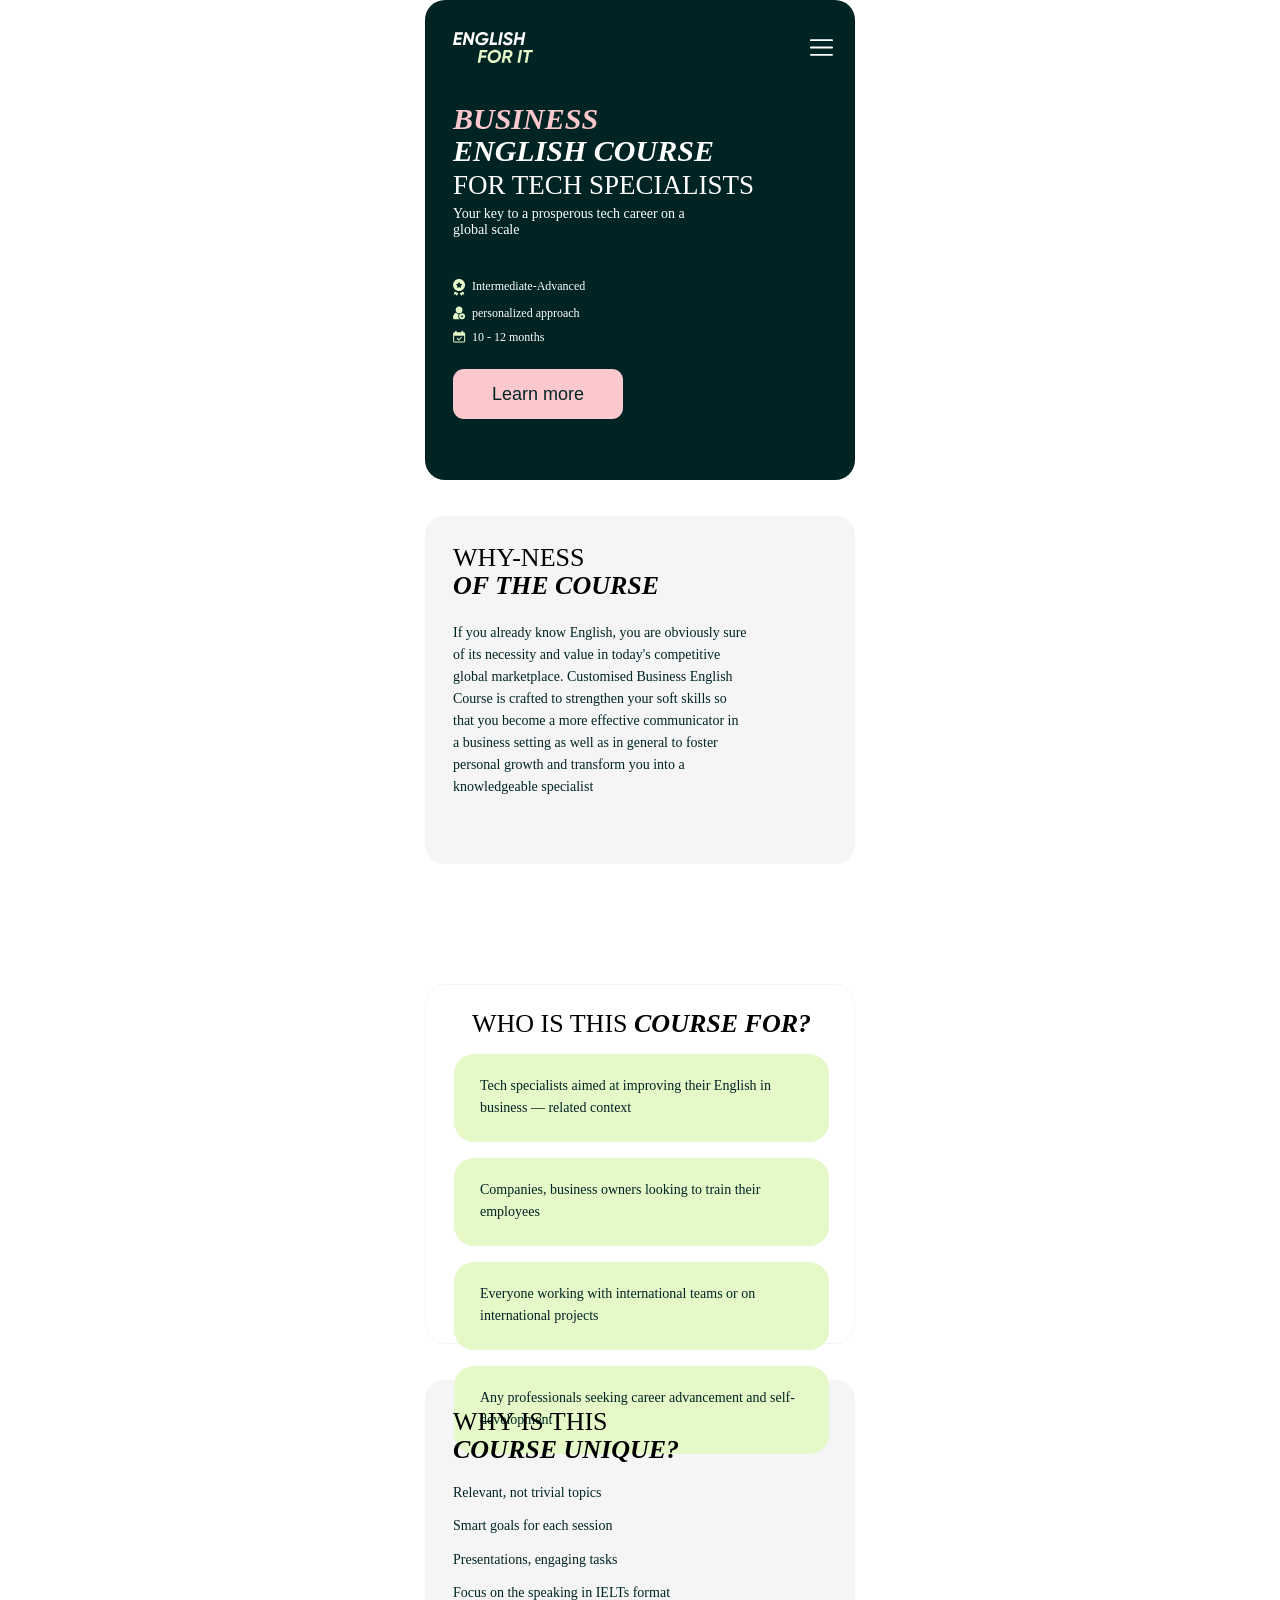
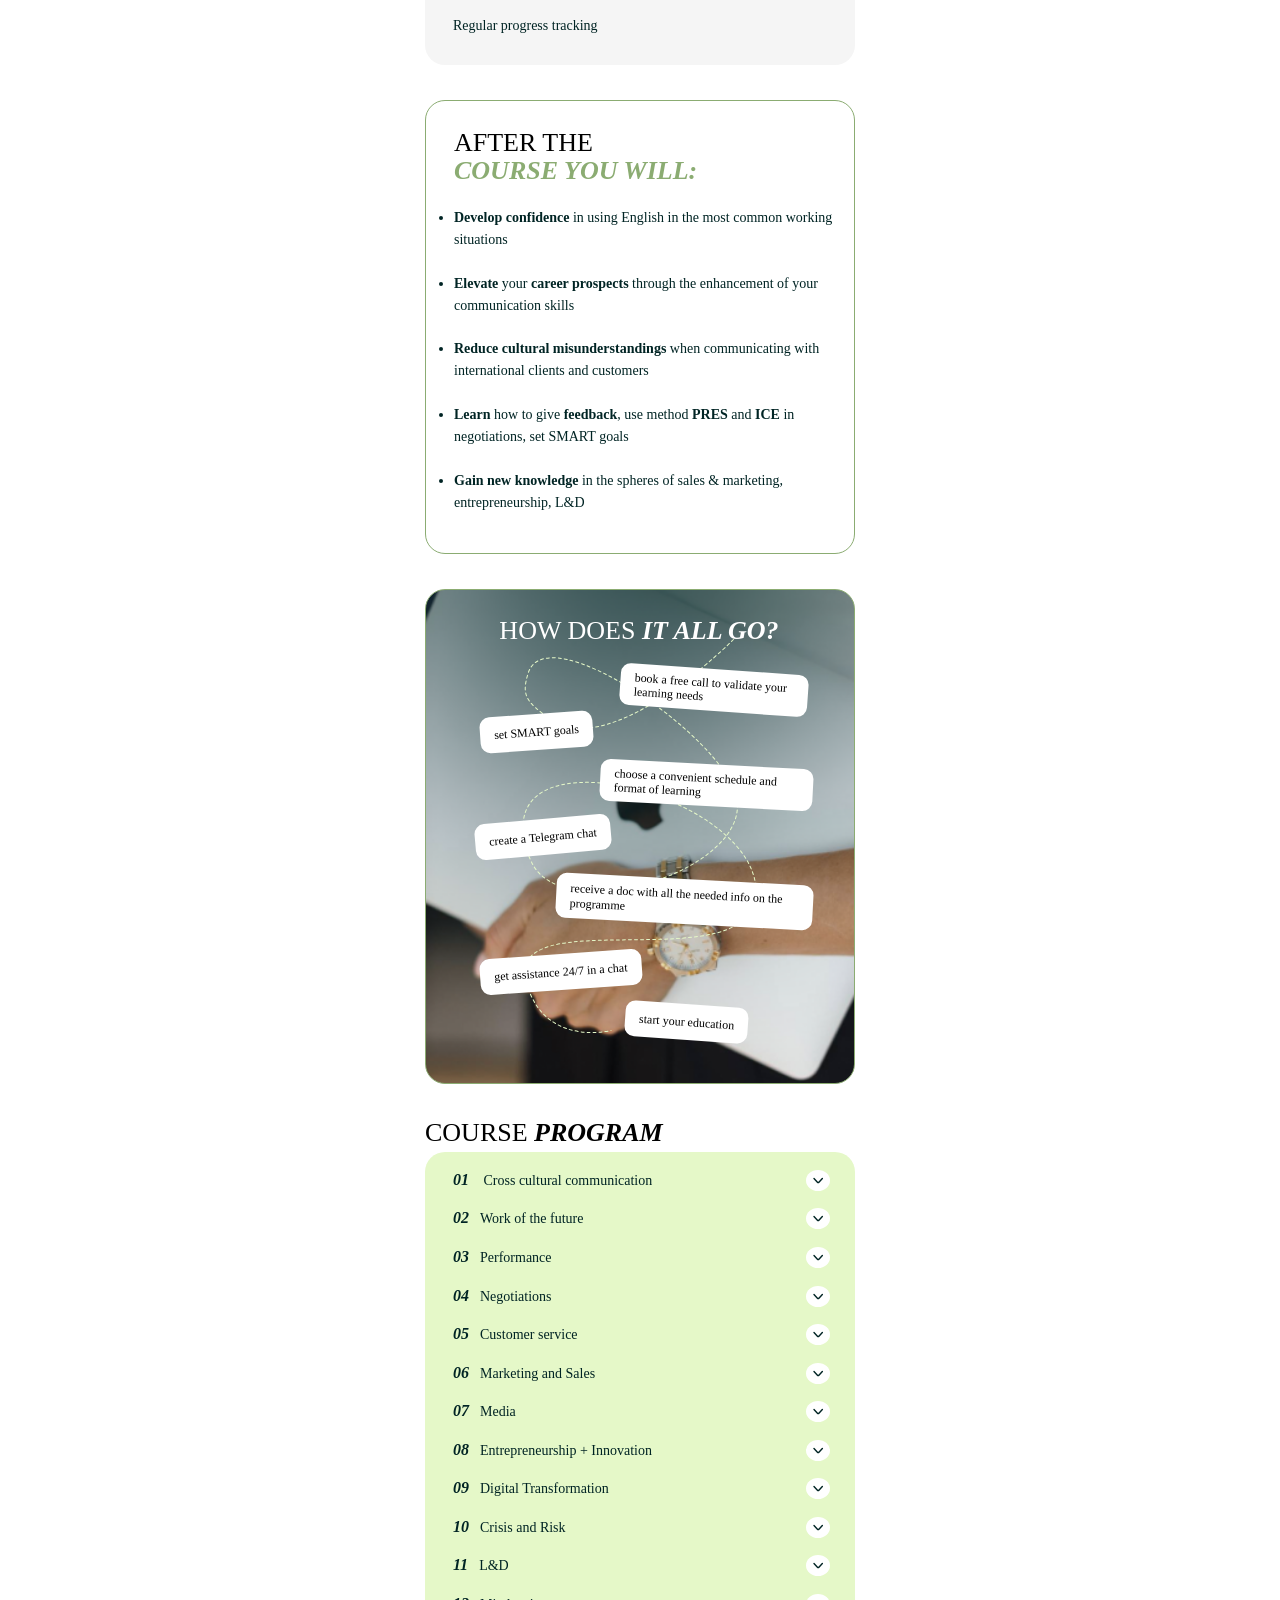
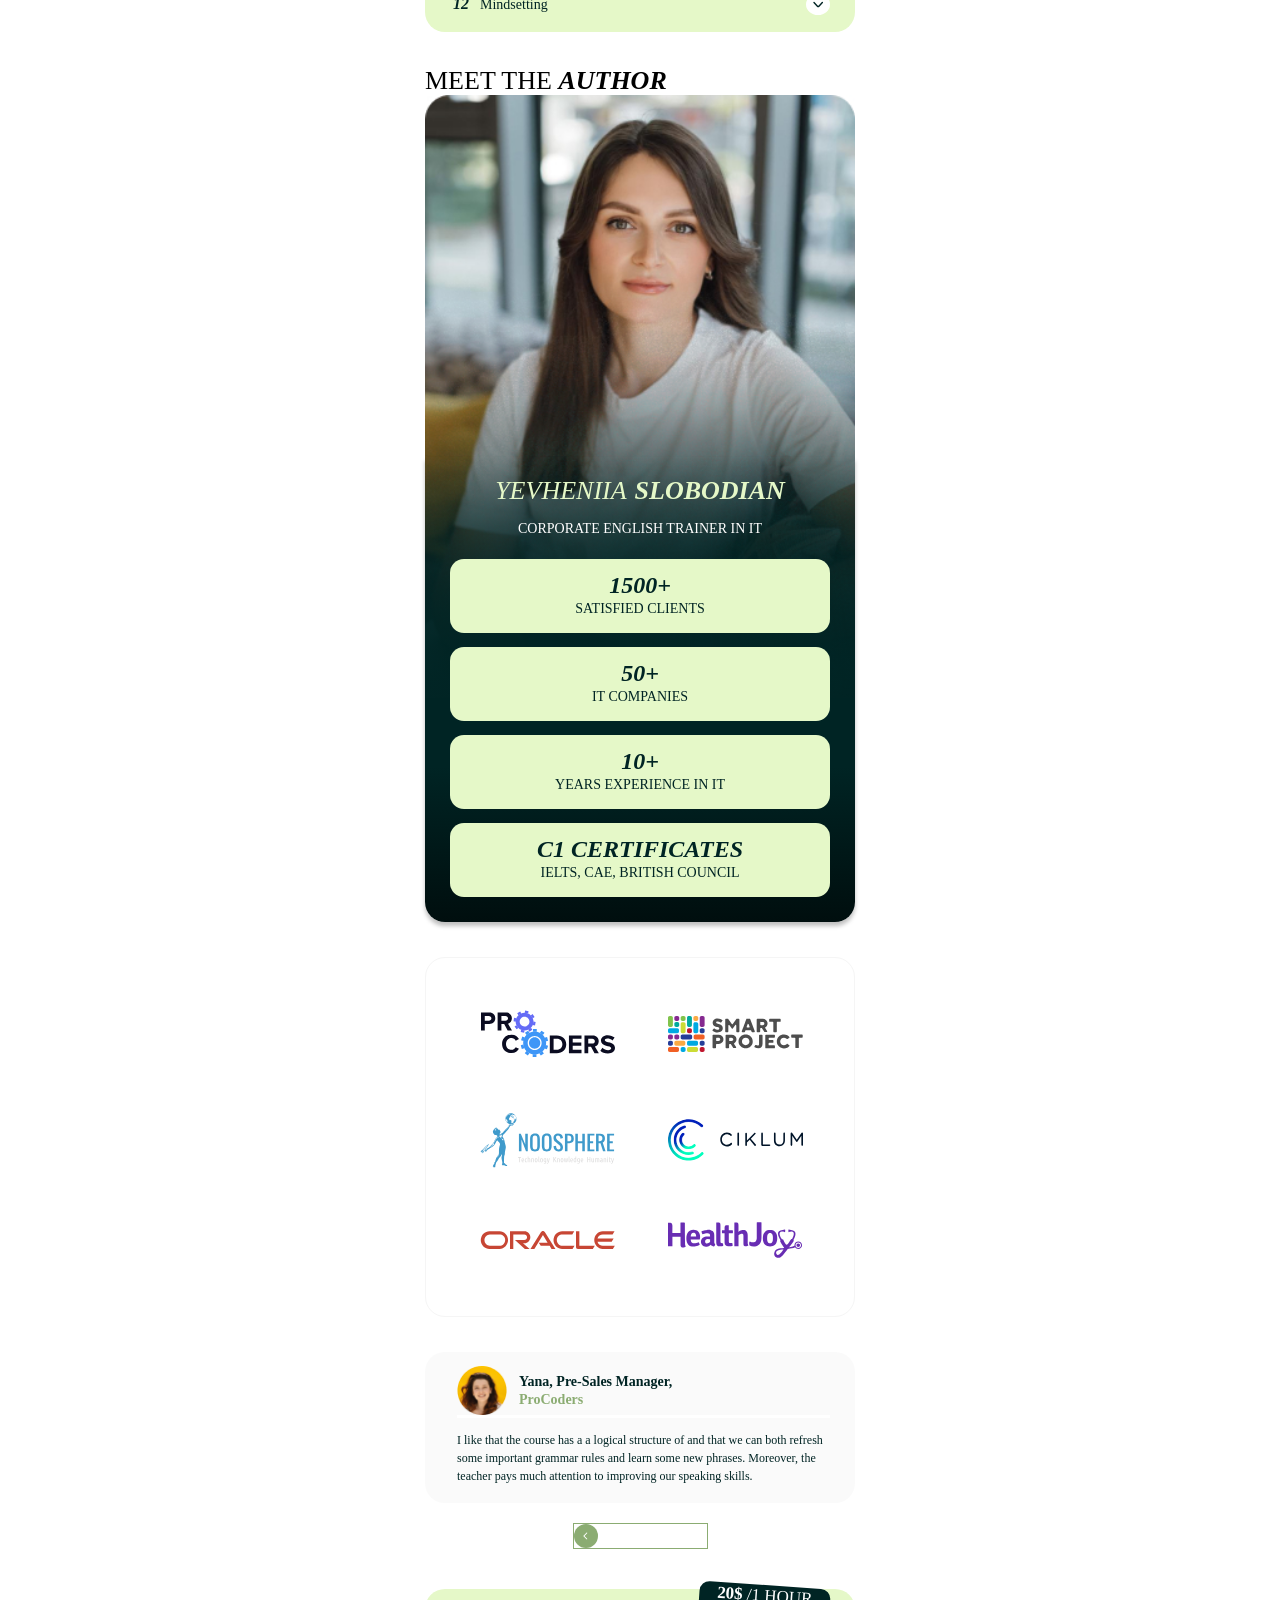
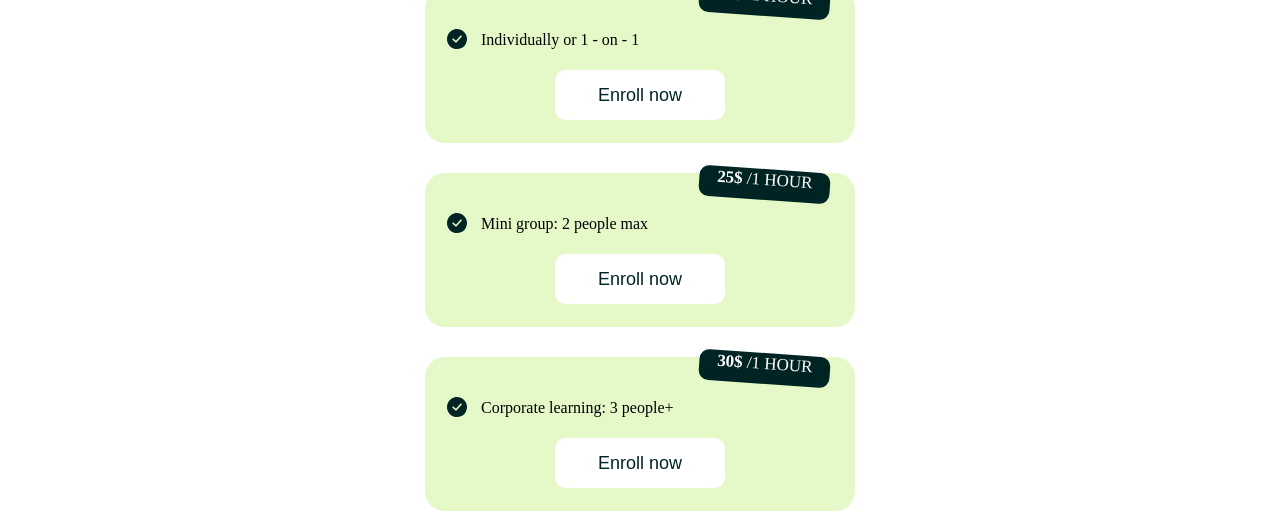
==== index.html @ a5bf4906 "Add the section Customers + css, add the section Feedback + css, add the section Price + css" ====
<!DOCTYPE html>
<html lang="en">
  <head>
    <meta charset="UTF-8" />
    <meta name="viewport" content="width=device-width, initial-scale=1.0" />
    <!-- title  залишаємо такий ??  -->
    <title>English Lab for IT</title>
    <!-- іконка для відображення у браузері -->
    <!-- <link rel="icon" sizes="16x16 32x32 48x48" type="image/png" href="/images/mlwicon.png" /> -->
    <!-- додати тег опису нашої сторінки -->
    <link rel="stylesheet" href="css/styles.css" />
  </head>
  <body>
    <main>
      <div class="wrapper">
        <section class="main">
          <div>
            <img src="icons/logo.svg" alt="logo" class="logo" />
            <!-- бургер-меню, которое буду создавать с помощью CSS + JS. Пока вставляю иконку, которую нужно будет удалить в будущем. -->
            <img src="icons/burger_menu.svg" alt="menu" class="menu_mobile" />
            <!-- <nav class="navigation">
				<ul class="menu_desktop">
					<!-- cоздать ссылку-маяк на соответвующую секци/ -->
            <!-- думаю, может добавить как вариант разделение между блоками типо такого => | -->
            <!-- <li class="menu_desktop-item"><a href="#">About course</a></li>
					<li class="menu_desktop-item"><a href="#">Who is this course for?</a></li>
					<li class="menu_desktop-item"><a href="#">Course program</a></li>
					<li class="menu_desktop-item"><a href="#">Reviews</a></li>
					<li class="menu_desktop-item"><a href="#">Pricing</a></li>
					<li class="menu_desktop-item"><a href="#">Contact</a></li>
				</ul>
			</nav> -->
          </div>

          <h1 class="title title__main title__bold">
            Business <span>English Course</span>
          </h1>
          <h2 class="title">for tech specialists</h2>
          <p class="text">
            Your key to a prosperous tech career on a global scale
          </p>

          <ul class="details">
            <li class="details__item">
              <img
                src="icons/english_levels.svg"
                alt="Intermediate-Advanced"
              />Intermediate-Advanced
            </li>
            <li class="details__item">
              <img
                src="icons/personalized.svg"
                alt="personalized approach"
              />personalized approach
            </li>
            <li class="details__item">
              <img src="icons/duration.svg" alt="duration" />10 - 12 months
            </li>
          </ul>

          <button class="btn">Learn more</button>
        </section>

        <section class="why">
          <h2 class="title">
            Why-ness <span class="title__bold">of the course</span>
          </h2>
          <p class="text">
            If you already know English, you are obviously sure of its necessity
            and value in today's competitive global marketplace. Customised
            Business English Course is crafted to strengthen your soft skills so
            that you become a more effective communicator in a business setting
            as well as in general to foster personal growth and transform you
            into a knowledgeable specialist
          </p>
        </section>

        <section class="customers">
          <h2 class="title">
            Who is this <span class="title__bold">course for?</span>
          </h2>
          <p class="text customers__item">
            Tech specialists aimed at improving their English in business —
            related context
          </p>
          <p class="text customers__item">
            Companies, business owners looking to train their employees
          </p>
          <p class="text customers__item">
            Everyone working with international teams or on international
            projects
          </p>
          <p class="text customers__item">
            Any professionals seeking career advancement and self-development
          </p>
        </section>

        <section class="uniqueness">
          <h2 class="title">
            Why is this
            <span class="title__bold">course unique?</span>
          </h2>

          <ul class="uniqueness__list">
            <li class="uniqueness__item text">Relevant, not trivial topics</li>
            <li class="uniqueness__item text">Smart goals for each session</li>
            <li class="uniqueness__item text">Presentations, engaging tasks</li>
            <li class="uniqueness__item text">
              Focus on the speaking in IELTs format
            </li>
            <li class="uniqueness__item text">Regular progress tracking</li>
          </ul>
        </section>

        <section class="after">
          <h2 class="title">
            After the
            <span class="title__bold title_green">course you will:</span>
          </h2>

          <ul class="after__list">
            <li class="after__item text">
              <span class="text_bold">Develop confidence</span> in using English
              in the most common working situations
            </li>
            <li class="after__item text">
              <span class="text_bold">Elevate</span> your
              <span class="text_bold">career prospects</span> through the
              enhancement of your communication skills
            </li>
            <li class="after__item text">
              <span class="text_bold">Reduce cultural misunderstandings</span>
              when communicating with international clients and customers
            </li>
            <li class="after__item text">
              <span class="text_bold">Learn</span> how to give
              <span class="text_bold">feedback</span>, use method
              <span class="text_bold">PRES</span> and
              <span class="text_bold">ICE</span> in negotiations, set
              <span>SMART</span> goals
            </li>
            <li class="after__item text">
              <span class="text_bold">Gain new knowledge</span> in the spheres
              of sales & marketing, entrepreneurship, L&D
            </li>
          </ul>
        </section>

        <section class="steps">
          <h2 class="title title_white">
            How does
            <span class="title__bold">it all go?</span>
          </h2>

          <ul class="steps__list">
            <li class="steps__item text_small">
              book a free call to validate your learning needs
            </li>
            <li class="steps__item text_small">set SMART goals</li>
            <li class="steps__item text_small">
              choose a convenient schedule and format of learning
            </li>
            <li class="steps__item text_small">create a Telegram chat</li>
            <li class="steps__item text_small">
              receive a doc with all the needed info on the programme
            </li>
            <li class="steps__item text_small">
              get assistance 24/7 in a chat
            </li>
            <li class="steps__item text_small">start your education</li>
          </ul>
        </section>

        <section class="program">
          <h2 class="title">
            course
            <span class="title__bold">program</span>
          </h2>

          <ol class="program__list">
            <!-- элемент li будет состоять из 1 - номер, 2 - текст , 3 - стрелка в низ -->
            <li class="program__item">
              <div class="program__text">
                <span class="program__number">01</span>
                Cross cultural communication
              </div>
              <div class="open">
                <img src="./icons/arrow_down.svg" alt="open" />
              </div>
            </li>

            <li class="program__item">
              <div class="program__text">
                <span class="program__number">02</span>Work of the future
              </div>
              <div class="open">
                <img src="./icons/arrow_down.svg" alt="open" />
              </div>
            </li>

            <li class="program__item">
              <div class="program__text">
                <span class="program__number">03</span>Performance
              </div>
              <div class="open">
                <img src="./icons/arrow_down.svg" alt="open" />
              </div>
            </li>

            <li class="program__item">
              <div class="program__text">
                <span class="program__number">04</span>Negotiations
              </div>
              <div class="open">
                <img src="./icons/arrow_down.svg" alt="open" />
              </div>
            </li>

            <li class="program__item">
              <div class="program__text">
                <span class="program__number">05</span>Customer service
              </div>
              <div class="open">
                <img src="./icons/arrow_down.svg" alt="open" />
              </div>
            </li>

            <li class="program__item">
              <div class="program__text">
                <span class="program__number">06</span>Marketing and Sales
              </div>
              <div class="open">
                <img src="./icons/arrow_down.svg" alt="open" />
              </div>
            </li>

            <li class="program__item">
              <div class="program__text">
                <span class="program__number">07</span>Media
              </div>
              <div class="open">
                <img src="./icons/arrow_down.svg" alt="open" />
              </div>
            </li>

            <li class="program__item">
              <div class="program__text">
                <span class="program__number">08</span>Entrepreneurship +
                Innovation
              </div>
              <div class="open">
                <img src="./icons/arrow_down.svg" alt="open" />
              </div>
            </li>

            <li class="program__item">
              <div class="program__text">
                <span class="program__number">09</span>Digital Transformation
              </div>
              <div class="open">
                <img src="./icons/arrow_down.svg" alt="open" />
              </div>
            </li>

            <li class="program__item">
              <div class="program__text">
                <span class="program__number">10</span>Crisis and Risk
              </div>
              <div class="open">
                <img src="./icons/arrow_down.svg" alt="open" />
              </div>
            </li>

            <li class="program__item">
              <div class="program__text">
                <span class="program__number">11</span>L&D
              </div>
              <div class="open">
                <img src="./icons/arrow_down.svg" alt="open" />
              </div>
            </li>

            <li class="program__item">
              <div class="program__text">
                <span class="program__number">12</span>Mindsetting
              </div>
              <div class="open">
                <img src="./icons/arrow_down.svg" alt="open" />
              </div>
            </li>
          </ol>
        </section>

        <section class="author">
          <h2 class="title">
            Meet the
            <span class="title__bold">author</span>
          </h2>

          <div class="author__wrapper">
            <div class="author__photo">
              <img src="./img/author_bg.jpg" alt="author's photo" />
            </div>
            <ul class="author__list">
              <li class="author__item">
                Yevheniia <span class="author__item_bold"> Slobodian</span>
                <span class="author__item_small"
                  >Corporate English trainer in IT</span
                >
              </li>
              <li class="author__item">
                1500+ <span class="author__item_small">satisfied clients</span>
              </li>
              <li class="author__item">
                50+ <span class="author__item_small">IT companies</span>
              </li>
              <li class="author__item">
                10+
                <span class="author__item_small">years experience in IT</span>
              </li>
              <li class="author__item">
                c1 certificates
                <span class="author__item_small"
                  >IELTs, CAE, British Council</span
                >
              </li>
            </ul>
          </div>
        </section>

        <section class="customers">
          <!-- !! вопрос к заказчику - хочет ли он, чтоб это была не картинка, а ссылка перехода на сайт клиента -->
          <img
            src="./icons/customers/proCoders_logo.svg"
            alt="Web & Software Development Company ProCoders"
          />
          <img
            src="./icons/customers/smartProject_logo.svg"
            alt="Smart Project is a Ukrainian product company specializing in full-cycle game development"
          />
          <img
            src="./icons/customers/noosphere_logo.svg"
            alt="Noosphere is a non-governmental non-commercial organization focused on promoting STEM"
          />
          <img
            src="./icons/customers/ciklum_logo.svg"
            alt="Ciklum is a leading global company that develops digital products and provides digital services"
          />
          <img
            src="./icons/customers/oracle_logo.svg"
            alt="Oracle is a software and cloud technology company"
          />
          <img
            src="./icons/customers/healthJoy_logo.svg"
            alt="HealthJoy is a care navigation platform that makes it easy for employees to choose the highest-quality care at the best possible cost"
          />
        </section>

        <section class="feedback">
          <div class="feedback__wrapper">
            <div class="feedback__card">
              <div class="card__header">
                <img
                  src="./icons/students/yana_avatar.png"
                  alt="Yana, Pre-Sales Manager for the company ProCoders"
                  class="avatar"
                />
                <div class="avatar__info">
                  Yana, Pre-Sales Manager, <span>ProCoders</span>
                </div>
              </div>
              <div class="divider"></div>
              <p class="student__review">
                I like that the course has a a logical structure of and that we
                can both refresh some important grammar rules and learn some new
                phrases. Moreover, the teacher pays much attention to improving
                our speaking skills.
              </p>
            </div>
            <!-- заготовка для слайдера отзывов -->
            <!-- <div class="feedback__card">
              <div class="card__header">
                <img
                  src="./icons/students/alex_avatar.png"
                  alt="Alex, Head of Customer Support for the company Smart Project"
                  class="avatar"
                />
                <div class="avatar__info">
                  Alex, Head of Customer Support, <span>Smart Project </span>
                </div>
              </div>
              <div class="divider"></div>
              <p class="student__review">
                Consistency of the lessons. There's a solid amount of listening,
                grammar, new words. Also, I've got a clear vision the route
                towards the next level. Email writing is the best. Very useful
                in my job.
              </p>
            </div> -->
            <!-- <div class="feedback__card">
              <div class="card__header">
                <img
                  src="./icons/students/jaroslav_avatar.png"
                  alt="Jaroslav, Project Manager for the company Ein-des-ein"
                  class="avatar"
                />
                <div class="avatar__info">
                  Jaroslav, Project Manager,<span>Ein-des-ein</span>
                </div>
              </div>
              <div class="divider"></div>
              <p class="student__review">
                The course is clear and well-organized, making it easy to follow
                and participate. The course offers a perfect balance between
                grammar, vocabulary, and speaking. Each chapter provides not
                only English knowledge, but also generally expands the outlook
                on various professional topics. Most importantly, Jenny explains
                everything in a way that's easy to understand, even complex
                topics. I highly recommend these classes!
              </p>
            </div> -->
            <!-- <div class="feedback__card">
              <div class="card__header">
                <img
                  src="./icons/students/viktoria_avatar.png"
                  alt="Viktoria, Financial Manager for the company Murka"
                  class="avatar"
                />
                <div class="avatar__info">
                  Viktoria, Financial Manager, <span>Murka</span>
                </div>
              </div>
              <div class="divider"></div>
              <p class="student__review">
                All exercises are aimed at improving speaking skills, they are
                interesting and relevant. The only thing I would like to add is
                more exercises that would help memorise new words.
              </p>
            </div> -->
            <!-- <div class="feedback__card">
              <div class="card__header">
                <img
                  src="./icons/students/ann_avatar.png"
                  alt="Ann, User Acquisition Manager for the Smart Project" class="avatar"
                />
                <div class="avatar__info">
                  Ann, User Acquisition Manager, <span>Smart Project</span>
                </div>
              </div>
              <div class="divider"></div>
              <p class="student__review">
                The choice of topics is superb relevant to me.There are a lot of
                new words and phrases in business -related context, a lot of
                interesting questions to discuss. All of tasks are relevant,
                either listening or vocabulary ones;)
              </p>
            </div> -->
            <!-- <div class="feedback__card">
              <div class="card__header">
                <img
                  src="./icons/students/kate_avatar.png"
                  alt="Kate, Customer Support Team Lead for the company Smart Project" class="avatar"
                />
                <div class="avatar__info">Kate, Customer Support Team Lead, <span">Smart Project</span>
                </div>
              </div>
              <div class="divider"></div>
              <p class="student__review">
                Interesting topics and specialized vocabulary, new knowledge and
                personal growth. This is exactly what I need.
              </p>
            </div> -->
          
          <!-- перелистывание слайдера -->
           <div class="feedback-slider">
            <div class="feedback-slider__arrow"><img src="./icons/slider/arrow_left.svg" alt=""></div>
           </div>
          </div>
        </section>

        <section class="price">
          <ul class="price__list">
            <!-- * моя логика: если выделен блок , цвет блока меняется на черный , область стрелки на белый, кнопка на розовый #fbc8cd (var(--2)) (скорее всего через JS)? -->
            <!-- * кнопка у нас ведет к записи или написать, то есть нужео будет подтянуть ссылку или отправку данных -->
            <li class="price__item">
              <div class="rate">20$ <span>/1 hour</span></div>
              <p class="format__info"><img src="./icons/ckeck-dark.svg" alt="">Individually or 1 - on - 1</p>
              <button class="enroll">Enroll now</button>
            </li>
            <li class="price__item">
              <div class="rate">25$ <span>/1 hour</span></div>
              <p class="format__info"><img src="./icons/ckeck-dark.svg" alt="">Mini group: 2 people max</p>
              <button class="enroll">Enroll now</button>
            </li>
            <li class="price__item">
              <div class="rate">30$ <span>/1 hour</span></div>
              <p class="format__info"><img src="./icons/ckeck-dark.svg" alt="">Corporate learning: 3 people+
              </p>
              <button class="enroll">Enroll now</button>
            </li>
          </ul>
        </section>
      </div>
    </main>
  </body>
</html>
---- css/styles.css ----
/* в будущем цвета заменить на переменные */
* {
  box-sizing: border-box;
  margin: 0;
  padding: 0;
}

.wrapper {
  max-width: 430px;
  max-height: 6300px;
  margin: 0 auto;
  /* border: 2px solid black; */
}

.title {
  font-weight: 400;
  font-size: 26px;
  line-height: 108%;
  text-transform: uppercase;
}

.title__bold {
  font-style: italic;
  font-weight: 700;
}

.text {
  font-weight: 400;
  font-size: 14px;
  line-height: 157%;
  color: #002424;
  /* color: var(--1); */
}

.btn {
  margin-top: 25px;
  border: none;
  border-radius: 11px;
  width: 170px;
  height: 50px;
  background: #fbc8cd;
  /* background: var(--2); */
  font-weight: 400;
  font-size: 18px;
  line-height: 156%;
  text-align: center;
  color: #002424;
  /* color: var(--1); */
}

/* First screen */

.main {
  min-height: 480px;
  background-color: #002424;
  border-radius: 20px;
  padding: 32px 22px 46px 28px;
}

.main div {
  display: flex;
  justify-content: space-between;
}

.logo {
  display: inline-block;
  max-width: 80px;
}

/* стиль для иконки бургер-меню с последующей заменой */
.menu_mobile {
  display: inline-block;
  max-width: 23px;
}

.title__main {
  margin-top: 41px;
  color: #fbc8cd;
  font-size: 30px;
  line-height: 100%;
}

.title__main span {
  display: block;
  color: #fff;
  /* color: var(--5); */
  line-height: 113%;
}

.main h2 {
  color: #fff;
  /* color: var(--5); */
  font-size: 27px;
  line-height: 126%;
}

.main p {
  margin-top: 4px;
  max-width: 260px;
  line-height: 114%;
  color: #fff;
  /* color: var(--5); */
}

.details {
  margin-top: 41px;
  list-style: none;
}

.details__item {
  margin-top: 10px;
  font-weight: 400;
  font-size: 12px;
  line-height: 117%;
  color: #fff;
  /* color: var(--5); */
  display: flex;
}

.details__item img {
  margin-right: 6px;
}

/* Second screen - Section Why-ness of the course */
.why {
  margin-top: 36px;
  padding: 28px 0 0 28px;
  min-height: 348px;
  border-radius: 20px;
  background-color: #f5f5f5;
  /* background-color: var(--6) */
}

.why h2 span {
  display: block;
}

.why .text {
  max-width: 294px;
  margin-top: 22px;
}

/* Third screen - Section Who is this course for? */
.customers {
  margin-top: 36px;
  /* padding: 0 0 0 28px; */
  min-height: 360px;
  /* border-radius: 20px; */
  /* background-color: var(--6) */
}

.customers__item {
  /* max-width: 344px; */
  height: 88px;
  margin-top: 16px;
  padding: 21px 26px 17px 26px;
  border-radius: 20px;
  background-color: #e5f8c8;
  /* background: var(--3); */
}

/* Forth screen - Section Why is this course unique? */
.uniqueness {
  margin-top: 36px;
  padding: 28px 26px 28px 28px;
  min-height: 284px;
  border-radius: 20px;
  background-color: #f5f5f5;
  /* background-color: var(--6) */
}

.uniqueness h2 span {
  display: block;
}

.uniqueness__list {
  margin-top: 18px;
  list-style: none;
  min-height: 155px;
  display: flex;
  flex-direction: column;
  justify-content: space-between;
}

/* Section After the course */
.after {
  margin-top: 35px;
  padding: 28px 18px 18px 28px;
  border: 1.4px solid #8bac72;
  /* border: 1.40px solid var(--4); */
  border-radius: 20px;
}

.after .title span {
  display: block;
}

.title_green {
  font-style: italic;
  font-weight: 700;
  color: #8bac72;
  /* color: var(--4); */
}

.after__list {
  /* margin-top: 15px; */
  min-height: 350px;
  display: flex;
  flex-direction: column;
  justify-content: space-evenly;
}

/* .after__item > .text {
  line-height: 129%;
} */

.text_bold {
  font-weight: 600;
}

/* Sections How does it all go? */
.steps {
  max-height: 495px;
  margin-top: 35px;
  padding: 28px 26px 24px 24px;
  background-image: url('../img/steps_vector.svg'), url('../img/bg.jpg');
  background-position: center center, center center;
  background-repeat: no-repeat, no-repeat;
  background-size: 55%, cover;

  border: 1.4px solid #8bac72;
  /* border: 1.40px solid var(--4); */
  border-radius: 20px;
}

.title_white {
  line-height: 100%;
  text-align: center;
  color: #fff;
  /* color: var(--5); */
}

.steps__list {
  min-height: 480px;
  margin-top: 25px;
  list-style: none;
  position: relative;
}

.steps__item {
  background-color: #fff;
  /* background-color: var(--5); */
  border-radius: 10px;
  padding: 0 14px;
  /* text-align: center; */
  display: flex;
  justify-content: center;
  align-items: center;
  position: relative;
}

/* !!! застилизовать номера списка согласно макета */
.steps__item:nth-child(1) {
  max-width: 188px;
  height: 42px;
  position: absolute;
  right: 20px;
  top: 0px;
  transform: rotate(4deg);
}

.steps__item:nth-child(2) {
  margin-top: 10px;
  max-width: 127px;
  height: 36px;
  position: absolute;
  left: 30px;
  top: 35px;
  transform: rotate(-4deg);
}

.steps__item:nth-child(3) {
  max-width: 213px;
  height: 42px;
  margin-top: 10px;
  position: absolute;
  right: 15px;
  top: 85px;
  transform: rotate(3deg);
}

.steps__item:nth-child(4) {
  max-width: 171px;
  height: 36px;
  margin-top: 10px;
  position: absolute;
  left: 25px;
  top: 140px;
  transform: rotate(-5deg);
}

.steps__item:nth-child(5) {
  max-width: 257px;
  height: 45px;
  margin-top: 10px;
  position: absolute;
  right: 15px;
  top: 200px;
  transform: rotate(3deg);
}

.steps__item:nth-child(6) {
  max-width: 202px;
  height: 36px;
  margin-top: 10px;
  position: absolute;
  left: 30px;
  top: 275px;
  transform: rotate(-4deg);
}

.steps__item:nth-child(7) {
  max-width: 151px;
  height: 36px;
  margin-top: 10px;
  position: absolute;
  right: 80px;
  top: 325px;
  transform: rotate(4deg);
}

.text_small {
  font-size: 12px;
  line-height: 117%;
}

/* Section Course program */
.program {
  margin-top: 35px;
}

/* !! переписать стиль с номерами согласно макета */
.program__list {
  list-style: none;
  margin-top: 5px;
  min-height: 480px;
  padding: 0 25px 0 28px;
  border-radius: 20px;
  background: #e5f8c8;
  /* background: var(--3); */
  display: flex;
  flex-direction: column;
  justify-content: space-evenly;
}

.program__item {
  min-width: 245px;
  /* font-family: var(--font-family); */
  display: flex;
  justify-content: space-between;
  font-weight: 400;
  font-size: 14px;
  line-height: 143%;
  color: #002424;
  /* color: var(--1); */
}

.program__number {
  margin-right: 11px;
  /* font-family: var(--font-family); */
  font-style: italic;
  font-weight: 700;
  font-size: 16px;
  line-height: 125%;
  color: #002424;
  /* color: var(--1); */
}

.open {
  display: flex;
  justify-content: center;
  width: 24px;
  border-radius: 100%;
  background-color: #fff;
  /* background-color: var(--5); */
}

.open img {
  width: 11px;
}

/* Section The author */
.author {
  margin-top: 35px;
}

.author__wrapper {
  background-color: #002424;
  height: 742px;
  border-radius: 20px 20px 0 0;
  position: relative;
}

.author__photo img {
  width: 100%;
}

.author__list {
  width: 100%;
  min-height: 442px;
  position: relative;
  bottom: 245px;
  list-style: none;
  padding: 0 25px 25px 25px;
  background: linear-gradient(
    rgba(0, 36, 36, 0),
    rgba(0, 36, 36, 0.7),
    rgba(0, 36, 36, 1),
    rgb(0, 14, 14)
  );
  border-radius: 0 0 20px 20px;
  box-shadow: 0 4px 4px 0 rgba(0, 0, 0, 0.25);
  display: flex;
  flex-direction: column;
  justify-content: flex-end;
}

.author__item {
  margin-top: 14px;
  min-width: 295px;
  height: 74px;
  border-radius: 14px;
  display: flex;
  flex-direction: column;
  justify-content: center;
  align-items: center;
  background: #e5f8c8;
  /* background: var(--3); */
  /* font-family: var(--font-family); */
  font-style: italic;
  font-weight: 700;
  font-size: 24px;
  line-height: 108%;
  text-transform: uppercase;
  color: #002424;
  /* color: var(--1); */
}

.author__item:nth-child(1) {
  /* background-color: none; */
  display: flex;
  flex-direction: row;
  flex-wrap: wrap;
  /* background: #e5f8c8; */
  background-color: rgba(0, 36, 36, 0);
  /* font-family: var(--font-family); */
  font-weight: 400;
  font-size: 26px;
  text-transform: uppercase;
  color: #e5f8c8;
  /* color: var(--3); */
}

.author__item_bold {
  color: #e5f8c8;
  font-style: italic;
  font-weight: 700;
  margin-left: 8px;
  /* color: var(--3); */
}

.author__item:nth-child(1) .author__item_small {
  display: block;
  /* font-family: var(--font-family); */
  font-weight: 400;
  font-size: 14px;
  line-height: 157%;
  color: #fff;
  /* color: var(--5); */
}

.author__item_small {
  display: block;
  /* font-family: var(--font-family); */
  font-weight: 400;
  font-size: 14px;
  font-style: normal;
  line-height: 157%;
  color: #002424;
  /* color: var(--1); */
}

/* Section The customers */
.customers {
  margin-top: 120px;
  height: 220px;
  padding: 25px 25px 30px 28px;
  display: flex;
  flex-wrap: wrap;
  justify-content: space-around;
  border: 1.4px solid #f5f5f5;
  /* border: 1.40px solid var(--6); */
  border-radius: 20px;
  background: #fff;
  /* background: var(--5); */
}

.customers img {
  max-width: 135px;
}

.feedback {
  margin-top: 35px;
}

.feedback__card {
  max-height: 288px;
  border-radius: 20px;
  padding: 14px 25px 18px 32px;
  background: rgba(245, 245, 245, 0.5);
  /* background: var(--6); */
}

.card__header {
  display: flex;
  flex-direction: row;
  align-items: center;
}

.avatar {
  width: 50px;
  margin-right: 12px;
}

.avatar__info {
  /* font-family: var(--font-family); */
  font-weight: 600;
  font-size: 14px;
  line-height: 129%;
  color: #002424;
  /* color: var(--1); */
}

.avatar__info span {
  display: block;
  color: #8bac72;
  /* color: var(--4); */
}

.divider {
  height: 3px;
  background: #fff;
  /* background: var(--5); */
}

.student__review {
  margin-top: 13px;
  /* font-family: var(--font-family); */
  font-weight: 400;
  font-size: 12px;
  line-height: 150%;
  color: #002424;
  /* color: var(--1); */
}

.feedback-slider {
  margin: 20px auto 0 auto;
  width: 135px;
  /** пока для себя условная зона */
  border: 1px solid #8bac72;
}

.feedback-slider__arrow {
  width: 24px;
  height: 24px;
  background-color: #8bac72;
  /* background-color: var(--4); */
  border-radius: 100%;
  display: flex;
  flex-direction: row;
  align-items: center;
  justify-content: center;
}

/* Section Price */
.price {
  min-height: 530px;
}

.price__list {
  list-style: none;
}

.price__item {
  margin-top: 30px;
  width: 100%;
  height: 154px;
  padding: 40px 22px 21px 22px;
  border-radius: 20px;
  background: #e5f8c8;
  /* background: var(--3); */
  position: relative;
}

.price__item:nth-child(1) {
  margin-top: 40px;
}

.price__item:focus {
  background: #002424;
  /* background: var(--1); */
  color: #fff;
/* color: var(--5); */
}

.rate {
  width: 131px;
  height: 31px;
  border-radius: 10px;
  position: absolute;
  top: -4px;
  right: 25px;
  transform: rotate(4deg);
  background: #002424;
  /* background: var(--1); */
  /* font-family: var(--font-family); */
  font-weight: 700;
  font-size: 17px;
  line-height: 130%;
  text-transform: uppercase;
  color: #fff;
  /* color: var(--5); */
  text-align: center;
}

.rate span {
  font-weight: 400;
}

/* !! cкорее всего это уже реализовывать через JS */
/* .rate:focus {
  background: #fff; */
  /* background: var(--5); */
  /* border: #002424;
  color: #002424; */
  /* color: var(--1); */
/* }

.rate:focus span {
  color: #002424; */
  /* color: var(--1); */
/* } */

.format__info {
  display: flex;
    flex-direction: row;
    align-items: center;
}

.format__info img {
  margin-right: 14px;
}

.enroll {
  width: 170px;
  height: 50px;
  display: block;
  margin: 20px auto 0 auto;
  border: none;
  border-radius: 10px;
  background: #fff;
  /* background: var(--5); */
  /* font-family: var(--font-family); */
  font-weight: 400;
  font-size: 18px;
  color: #002424;
  /* color: var(--1); */
}

/* "./icons/ckeck-light.svg" */
/* стилизация ромбом каждого элемента li списка */

/* проверить на сегодня актуальную ширину моб телефонов  */
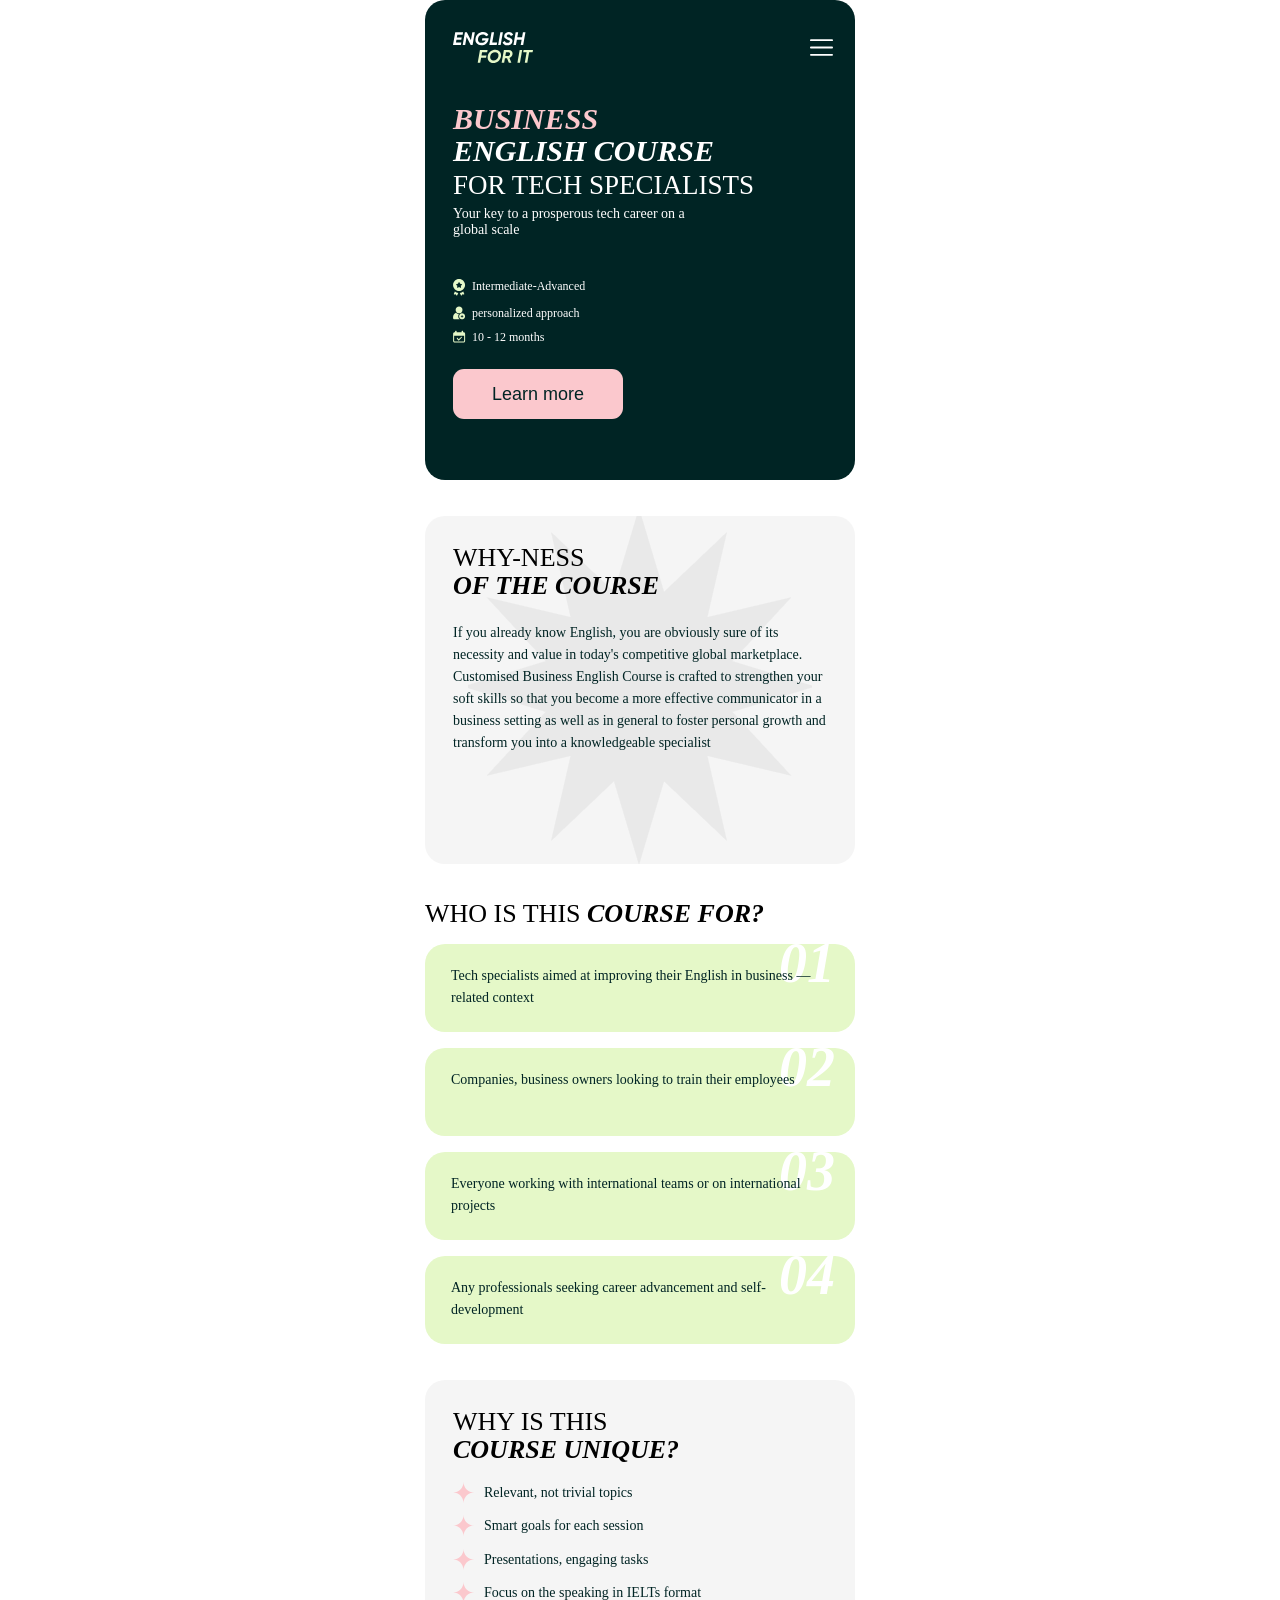
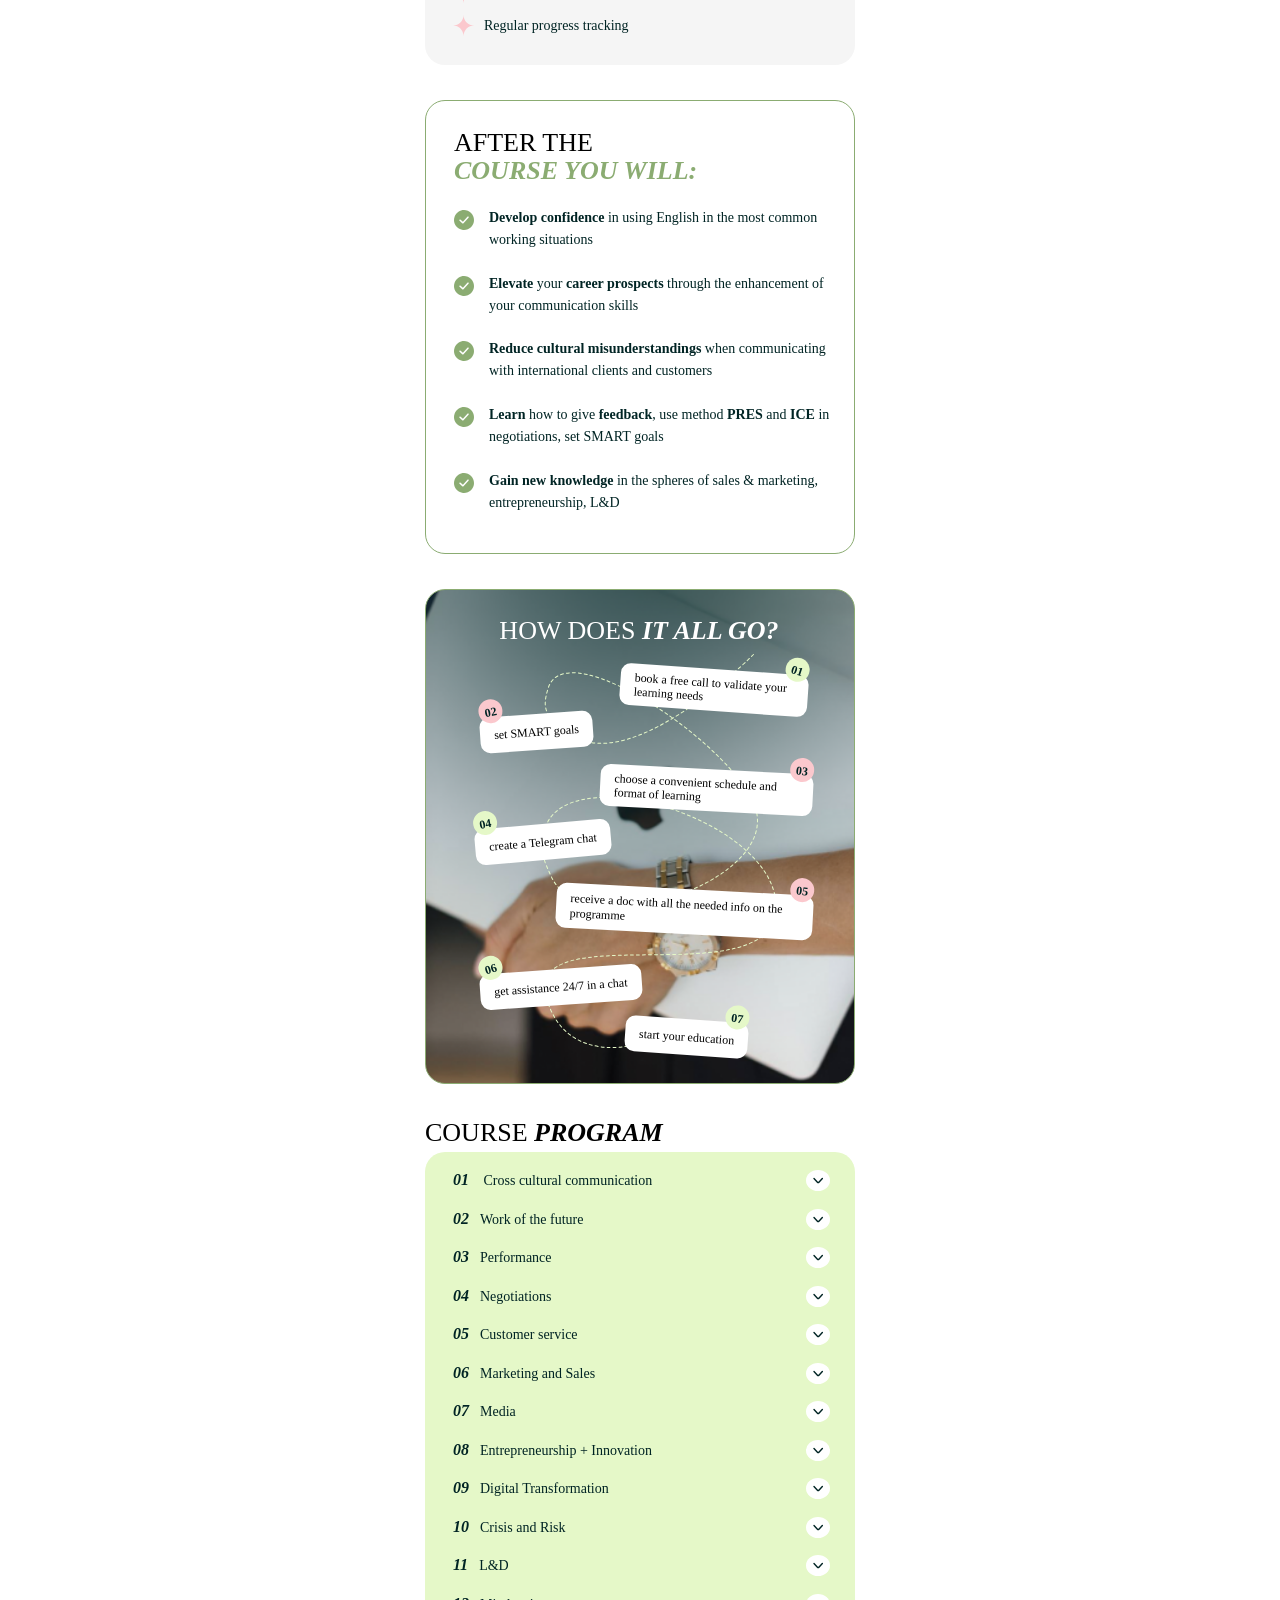
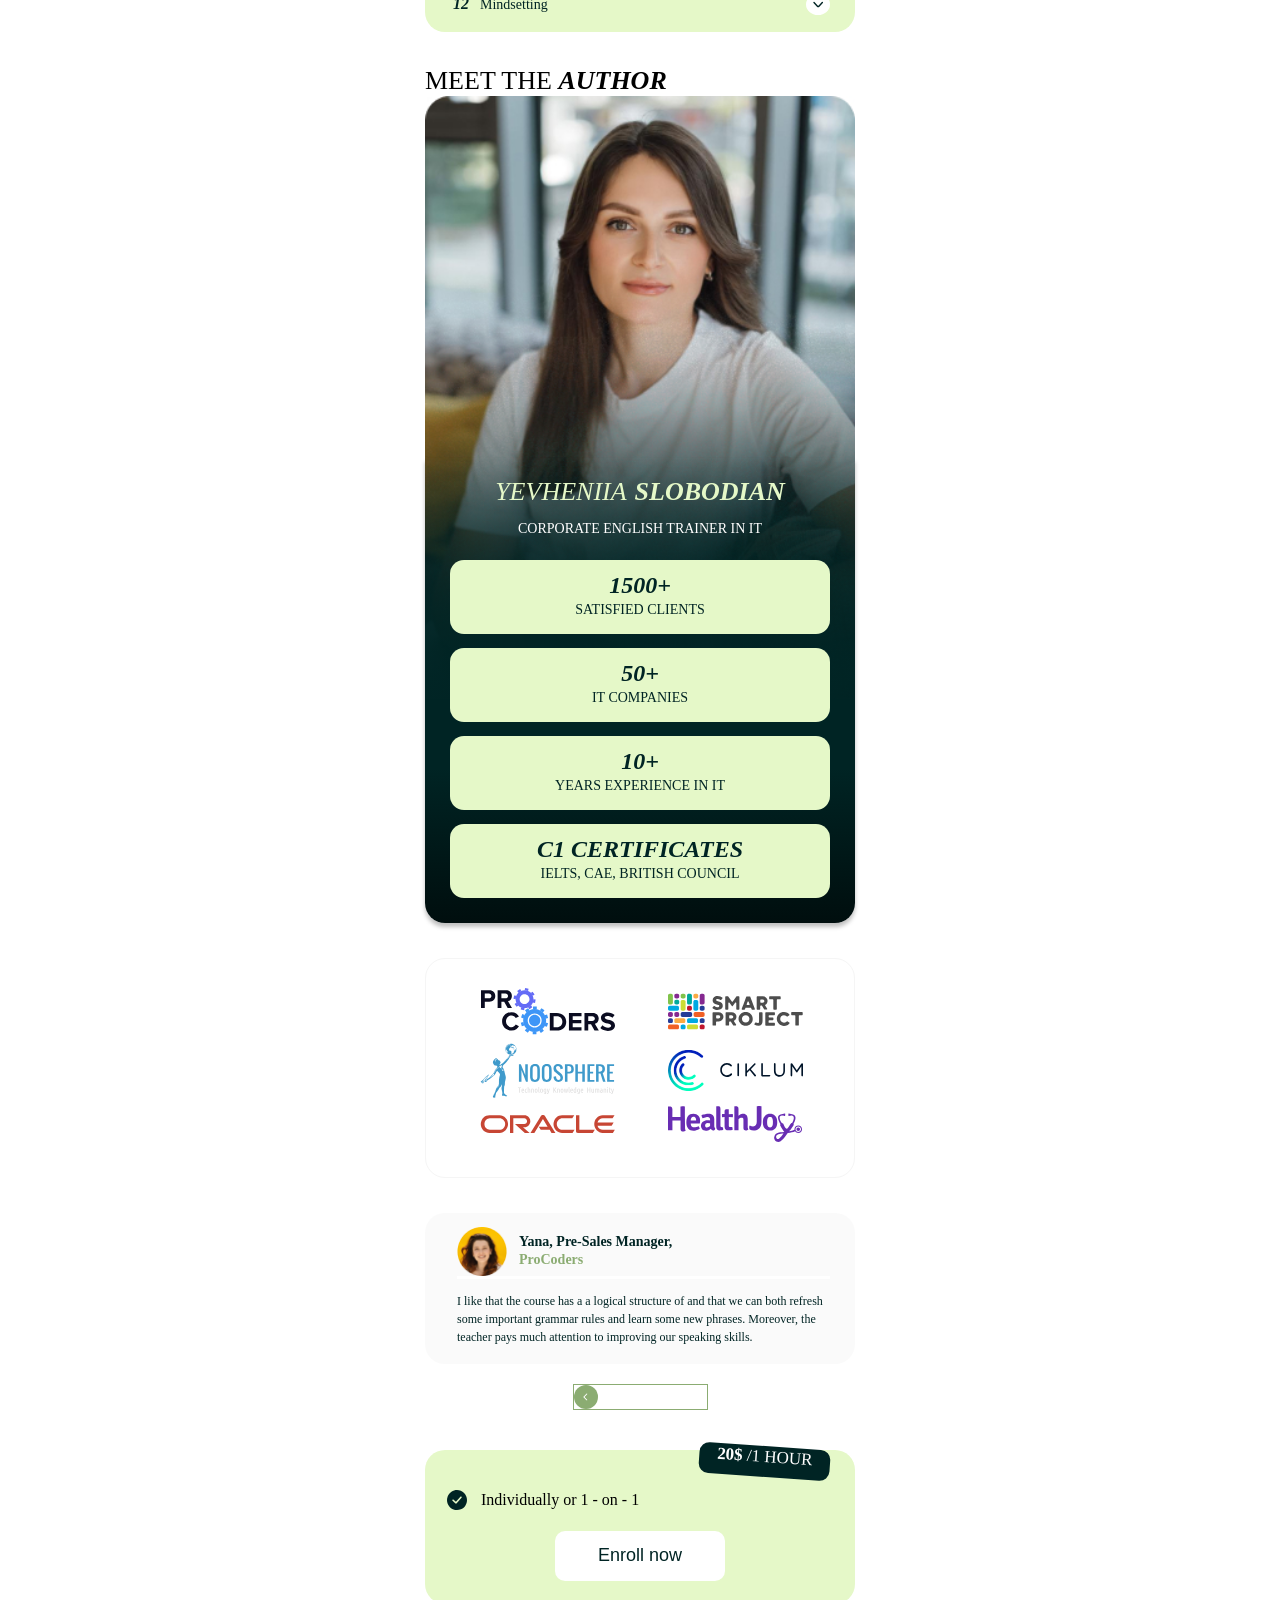
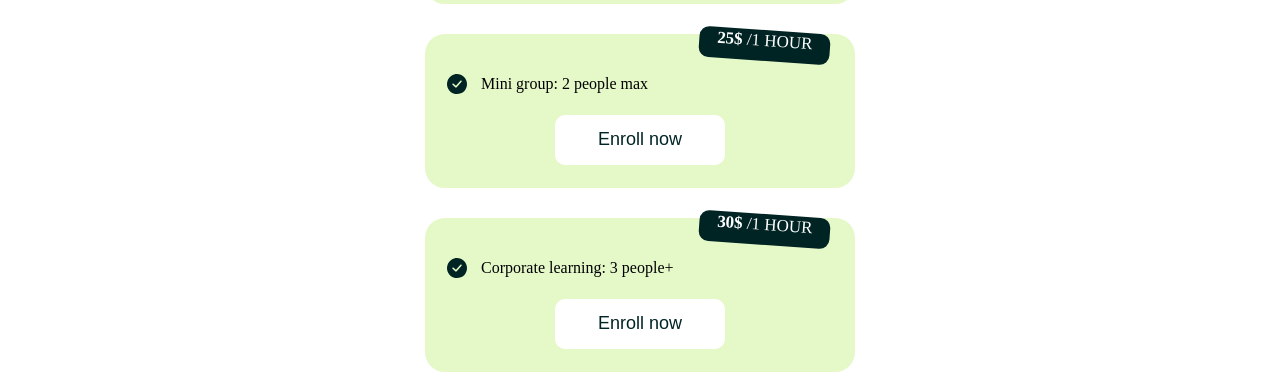
==== commit 3bb7ca14: "Update the section Audience + css; Update css for the section Uniqueness; Update css for the section" ====
--- a/index.html
+++ b/index.html
@@ -75,24 +75,28 @@
           </p>
         </section>
 
-        <section class="customers">
+        <section class="audience">
           <h2 class="title">
             Who is this <span class="title__bold">course for?</span>
           </h2>
-          <p class="text customers__item">
-            Tech specialists aimed at improving their English in business —
-            related context
-          </p>
-          <p class="text customers__item">
-            Companies, business owners looking to train their employees
-          </p>
-          <p class="text customers__item">
-            Everyone working with international teams or on international
-            projects
-          </p>
-          <p class="text customers__item">
-            Any professionals seeking career advancement and self-development
-          </p>
+          <div class="audience__item">
+            <span class="audience__sequence">01</span>
+            <p class="text">Tech specialists aimed at improving their English in business —
+            related context</p>
+          </div>
+          <div class="audience__item">
+            <span class="audience__sequence">02</span>
+            <p class="text">Companies, business owners looking to train their employees</p>
+          </div>
+          <div class="audience__item">
+            <span class="audience__sequence">03</span>
+            <p class="text">Everyone working with international teams or on international
+            projects</p>
+          </div>
+          <div class="audience__item">
+            <span class="audience__sequence">04</span>
+            <p class="text">Any professionals seeking career advancement and self-development</p>
+          </div>
         </section>
 
         <section class="uniqueness">
@@ -154,20 +158,33 @@
 
           <ul class="steps__list">
             <li class="steps__item text_small">
+              <span class="steps__sequence">01</span>
               book a free call to validate your learning needs
             </li>
-            <li class="steps__item text_small">set SMART goals</li>
-            <li class="steps__item text_small">
+            <li class="steps__item text_small">
+              <span class="steps__sequence">02</span>
+              set SMART goals
+            </li>
+            <li class="steps__item text_small">
+              <span class="steps__sequence">03</span>
               choose a convenient schedule and format of learning
             </li>
-            <li class="steps__item text_small">create a Telegram chat</li>
-            <li class="steps__item text_small">
+            <li class="steps__item text_small">
+              <span class="steps__sequence">04</span>
+              create a Telegram chat
+            </li>
+            <li class="steps__item text_small">
+              <span class="steps__sequence">05</span>
               receive a doc with all the needed info on the programme
             </li>
             <li class="steps__item text_small">
+              <span class="steps__sequence">06</span>
               get assistance 24/7 in a chat
             </li>
-            <li class="steps__item text_small">start your education</li>
+            <li class="steps__item text_small">
+              <span class="steps__sequence">07</span>
+              start your education
+            </li>
           </ul>
         </section>
 
--- a/css/styles.css
+++ b/css/styles.css
@@ -124,11 +124,13 @@
 /* Second screen - Section Why-ness of the course */
 .why {
   margin-top: 36px;
-  padding: 28px 0 0 28px;
+  padding: 28px 24px 10px 28px;
   min-height: 348px;
   border-radius: 20px;
-  background-color: #f5f5f5;
-  /* background-color: var(--6) */
+  background-image: url('../icons/why_bg.png'),
+    linear-gradient(to top, rgba(245, 245, 245, 1), rgba(245, 245, 245, 1));
+  background-position: center center, left top;
+  background-repeat: no-repeat, repeat;
 }
 
 .why h2 span {
@@ -136,12 +138,12 @@
 }
 
 .why .text {
-  max-width: 294px;
+  min-width: 280px;
   margin-top: 22px;
 }
 
 /* Third screen - Section Who is this course for? */
-.customers {
+.audience {
   margin-top: 36px;
   /* padding: 0 0 0 28px; */
   min-height: 360px;
@@ -149,7 +151,7 @@
   /* background-color: var(--6) */
 }
 
-.customers__item {
+.audience__item {
   /* max-width: 344px; */
   height: 88px;
   margin-top: 16px;
@@ -157,6 +159,28 @@
   border-radius: 20px;
   background-color: #e5f8c8;
   /* background: var(--3); */
+  position: relative;
+}
+
+.audience__sequence {
+  position: absolute;
+  top: 5px;
+  right: 20px;
+  display: inline-block;
+  /* font-family: var(--font-family); */
+  font-style: italic;
+  font-weight: 600;
+  font-size: 56px;
+  line-height: 50%;
+  text-transform: uppercase;
+  color: rgb(255, 255, 255);
+  /* color: var(--5); */
+  z-index: 1;
+}
+
+.audience__item .text {
+  position: relative;
+  z-index: 2;
 }
 
 /* Forth screen - Section Why is this course unique? */
@@ -175,11 +199,20 @@
 
 .uniqueness__list {
   margin-top: 18px;
-  list-style: none;
+  /* list-style: none; */
+  list-style-type: none;
   min-height: 155px;
   display: flex;
   flex-direction: column;
   justify-content: space-between;
+}
+
+.uniqueness__item {
+  padding-left: 31px;
+  background-image: url('../icons/uniqueness_item_icon.svg');
+  background-position: 0 0;
+  background-size: 22px 22px;
+  background-repeat: no-repeat;
 }
 
 /* Section After the course */
@@ -203,13 +236,20 @@
 }
 
 .after__list {
-  /* margin-top: 15px; */
   min-height: 350px;
   display: flex;
   flex-direction: column;
   justify-content: space-evenly;
-}
-
+  list-style-type: none;
+}
+
+.after__item {
+  padding-left: 35px;
+  background-image: url('../icons/after_item_icon.svg');
+  background-position: 0 3px;
+  background-size: 20px 20px;
+  background-repeat: no-repeat;
+}
 /* .after__item > .text {
   line-height: 129%;
 } */
@@ -224,10 +264,9 @@
   margin-top: 35px;
   padding: 28px 26px 24px 24px;
   background-image: url('../img/steps_vector.svg'), url('../img/bg.jpg');
-  background-position: center center, center center;
+  background-position: 60% 65%, center center;
   background-repeat: no-repeat, no-repeat;
   background-size: 55%, cover;
-
   border: 1.4px solid #8bac72;
   /* border: 1.40px solid var(--4); */
   border-radius: 20px;
@@ -256,7 +295,7 @@
   display: flex;
   justify-content: center;
   align-items: center;
-  position: relative;
+  /* position: relative; */
 }
 
 /* !!! застилизовать номера списка согласно макета */
@@ -285,7 +324,7 @@
   margin-top: 10px;
   position: absolute;
   right: 15px;
-  top: 85px;
+  top: 90px;
   transform: rotate(3deg);
 }
 
@@ -295,7 +334,7 @@
   margin-top: 10px;
   position: absolute;
   left: 25px;
-  top: 140px;
+  top: 145px;
   transform: rotate(-5deg);
 }
 
@@ -305,7 +344,7 @@
   margin-top: 10px;
   position: absolute;
   right: 15px;
-  top: 200px;
+  top: 210px;
   transform: rotate(3deg);
 }
 
@@ -315,7 +354,7 @@
   margin-top: 10px;
   position: absolute;
   left: 30px;
-  top: 275px;
+  top: 290px;
   transform: rotate(-4deg);
 }
 
@@ -325,7 +364,79 @@
   margin-top: 10px;
   position: absolute;
   right: 80px;
-  top: 325px;
+  top: 340px;
+  transform: rotate(4deg);
+}
+
+.steps__sequence {
+  width: 24px;
+  height: 24px;
+  position: absolute;
+  border-radius: 100%;
+  /* background: var(--3); */
+  /* font-family: var(--font-family); */
+  font-weight: 700;
+  font-size: 12px;
+  line-height: 217%;
+  text-transform: uppercase;
+  text-align: center;
+  color: #002424;
+  /* color: var(--1); */
+}
+
+.steps__item:nth-child(1) > .steps__sequence {
+  background: #e5f8c8;
+  /* background: var(--3); */
+  top: -17px;
+  right: 0;
+  transform: rotate(14deg);
+}
+
+.steps__item:nth-child(2) > .steps__sequence {
+  background: #fbc8cd;
+  /* background: var(--2); */
+  top: -18px;
+  left: 0;
+  transform: rotate(-7deg);
+}
+
+.steps__item:nth-child(3) > .steps__sequence {
+  background: #fbc8cd;
+  /* background: var(--2); */
+  top: -16px;
+  right: 0;
+  transform: rotate(4deg);
+}
+
+.steps__item:nth-child(4) > .steps__sequence {
+  background: #e5f8c8;
+  /* background: var(--3); */
+  top: -18px;
+  left: 0;
+  transform: rotate(-6deg);
+}
+
+.steps__item:nth-child(5) > .steps__sequence {
+  background: #fbc8cd;
+  /* background: var(--2); */
+  top: -17px;
+  right: 0;
+  transform: rotate(4deg);
+}
+
+.steps__item:nth-child(6) > .steps__sequence {
+  background: #e5f8c8;
+  /* background: var(--3); */
+  top: -18px;
+  left: 0;
+  transform: rotate(-13deg);
+}
+
+.steps__item:nth-child(7) > .steps__sequence {
+  background: #e5f8c8;
+  /* background: var(--3); */
+  top: -17px;
+  right: 0;
   transform: rotate(4deg);
 }
 
@@ -610,7 +721,7 @@
   background: #002424;
   /* background: var(--1); */
   color: #fff;
-/* color: var(--5); */
+  /* color: var(--5); */
 }
 
 .rate {
@@ -640,21 +751,21 @@
 /* !! cкорее всего это уже реализовывать через JS */
 /* .rate:focus {
   background: #fff; */
-  /* background: var(--5); */
-  /* border: #002424;
+/* background: var(--5); */
+/* border: #002424;
   color: #002424; */
-  /* color: var(--1); */
+/* color: var(--1); */
 /* }
 
 .rate:focus span {
   color: #002424; */
-  /* color: var(--1); */
+/* color: var(--1); */
 /* } */
 
 .format__info {
   display: flex;
-    flex-direction: row;
-    align-items: center;
+  flex-direction: row;
+  align-items: center;
 }
 
 .format__info img {
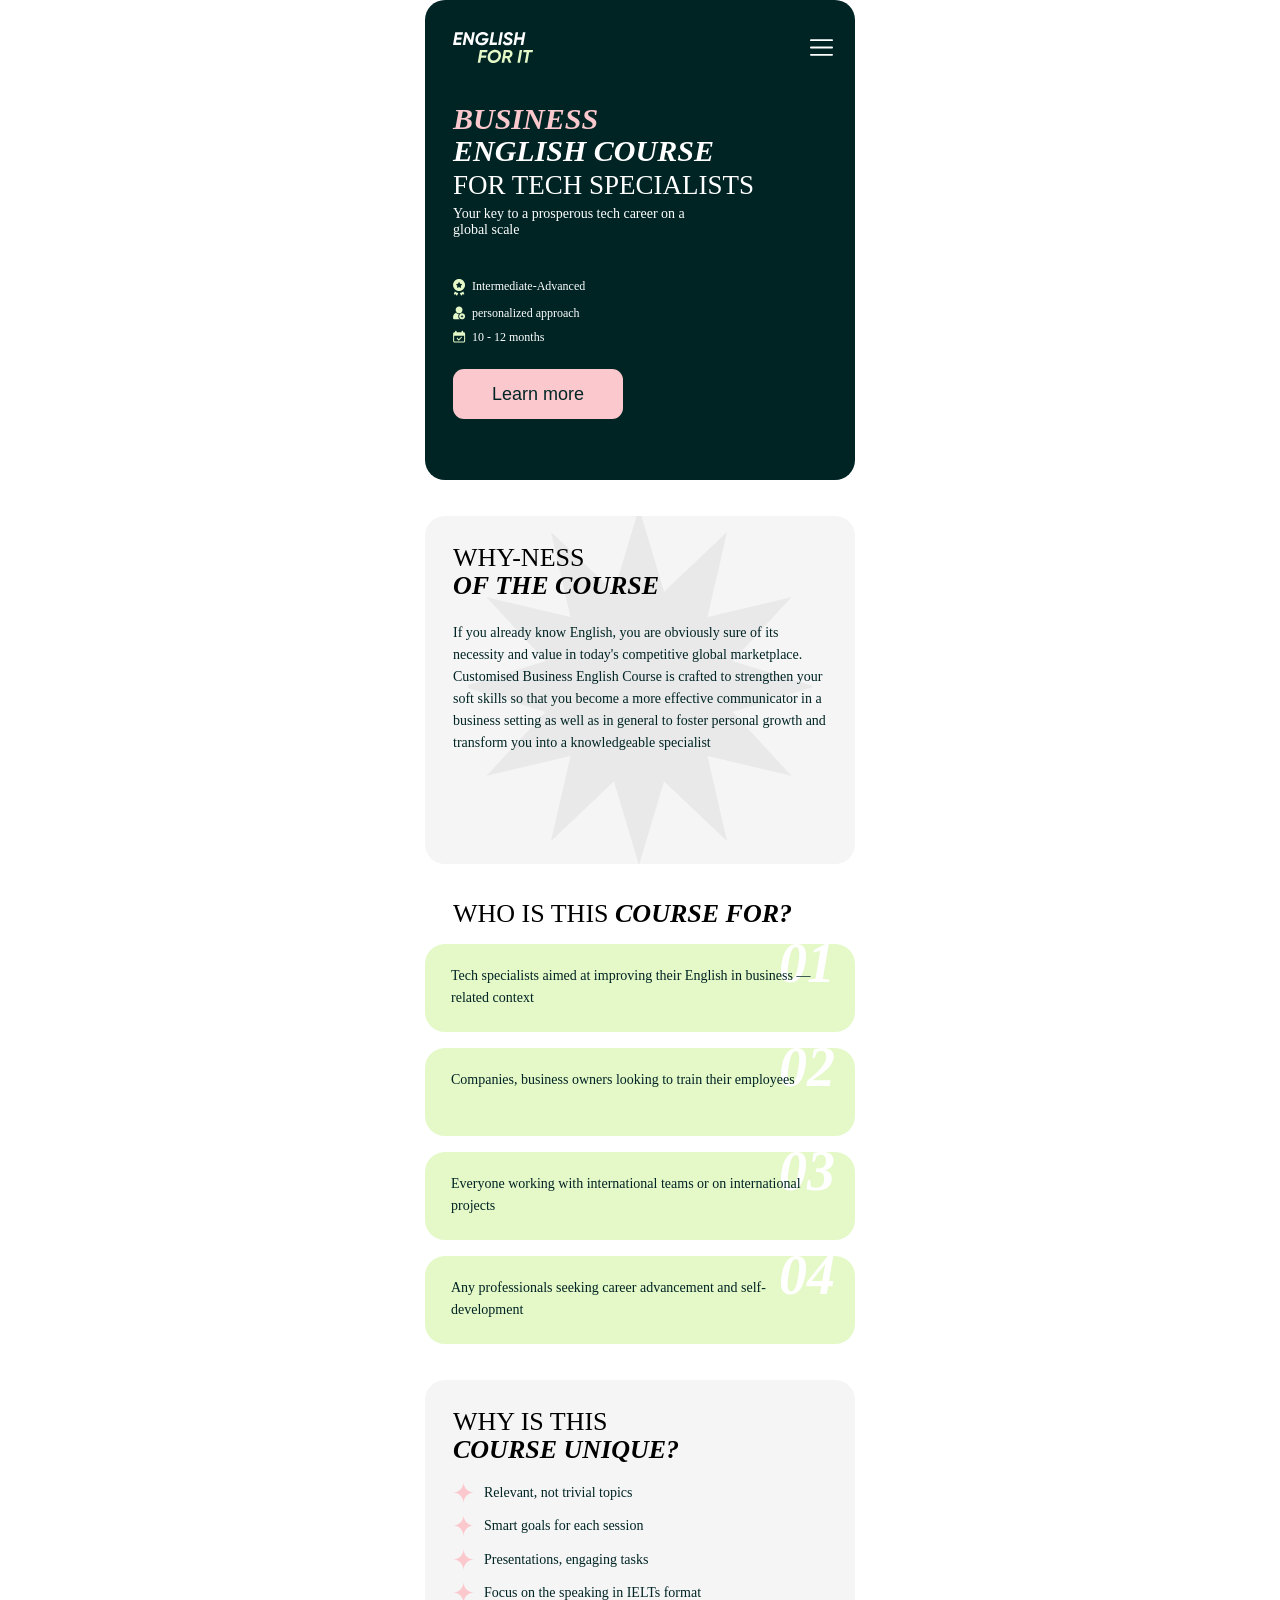
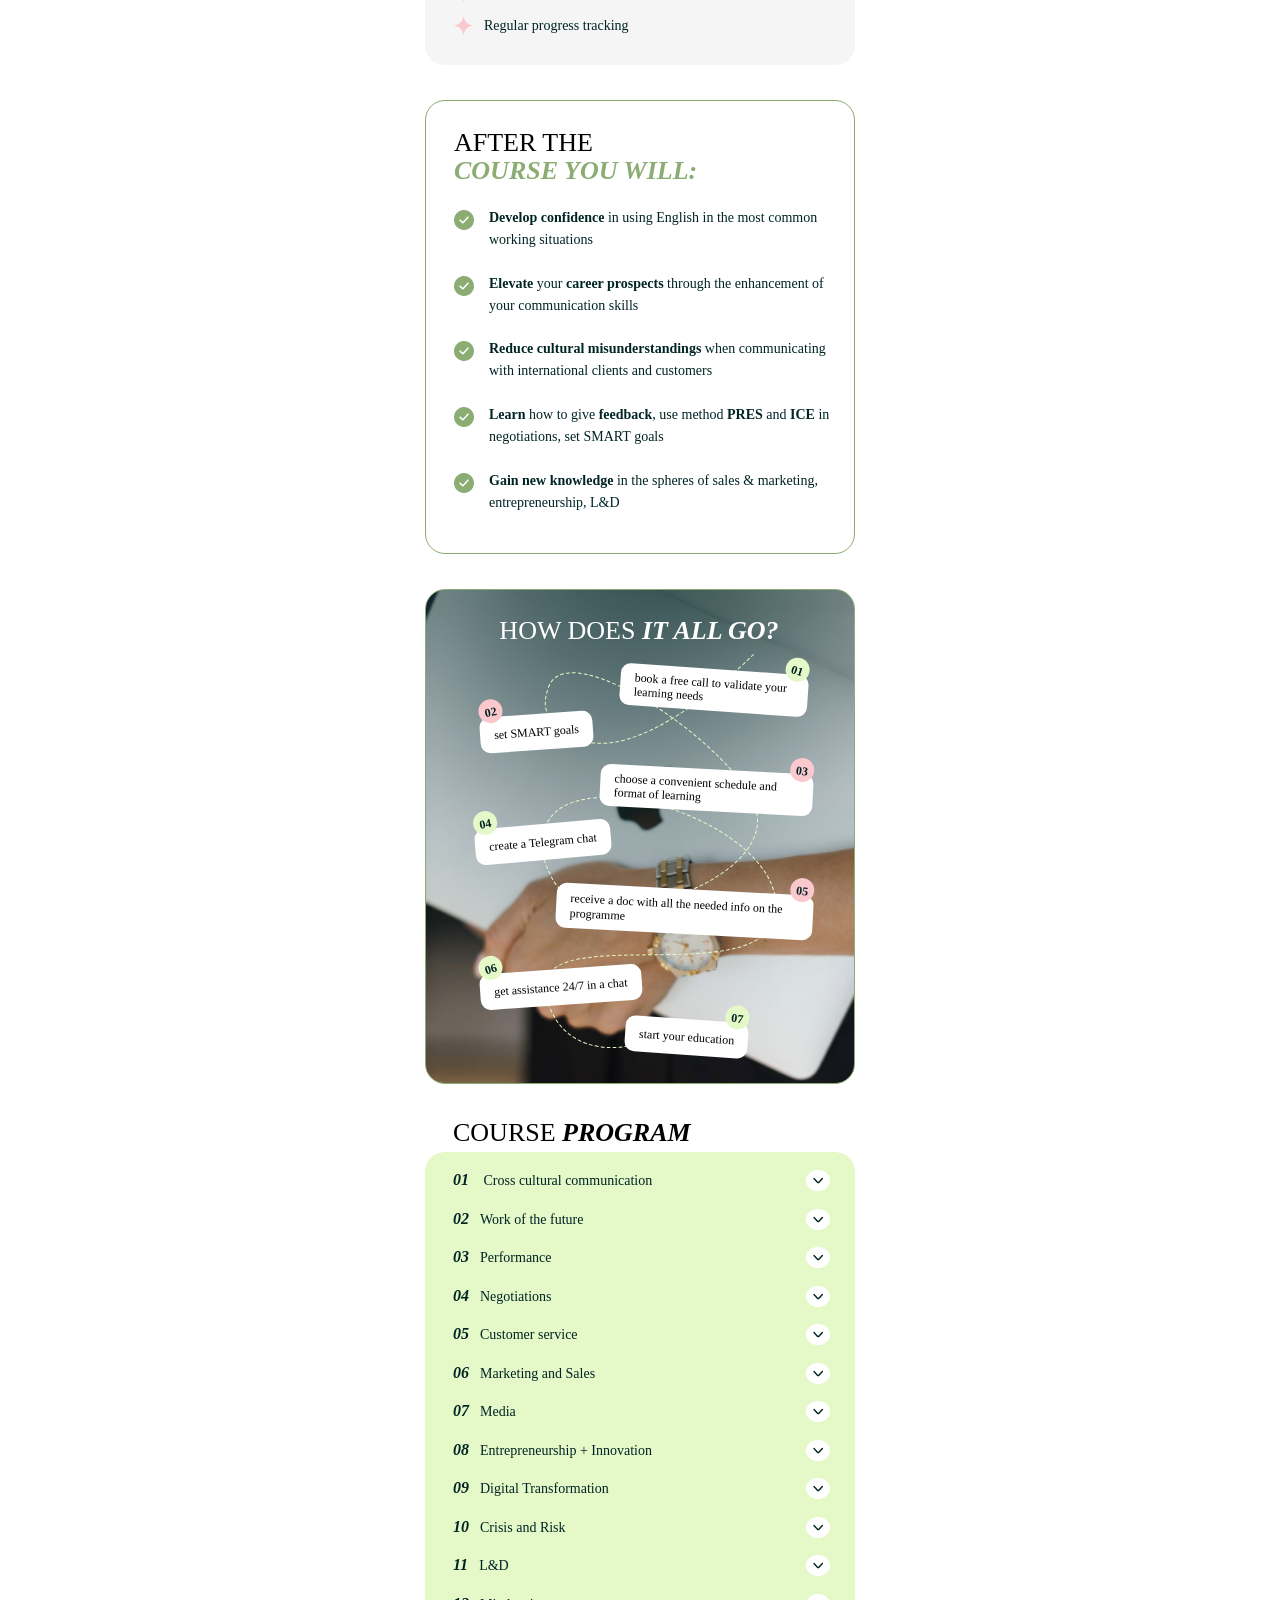
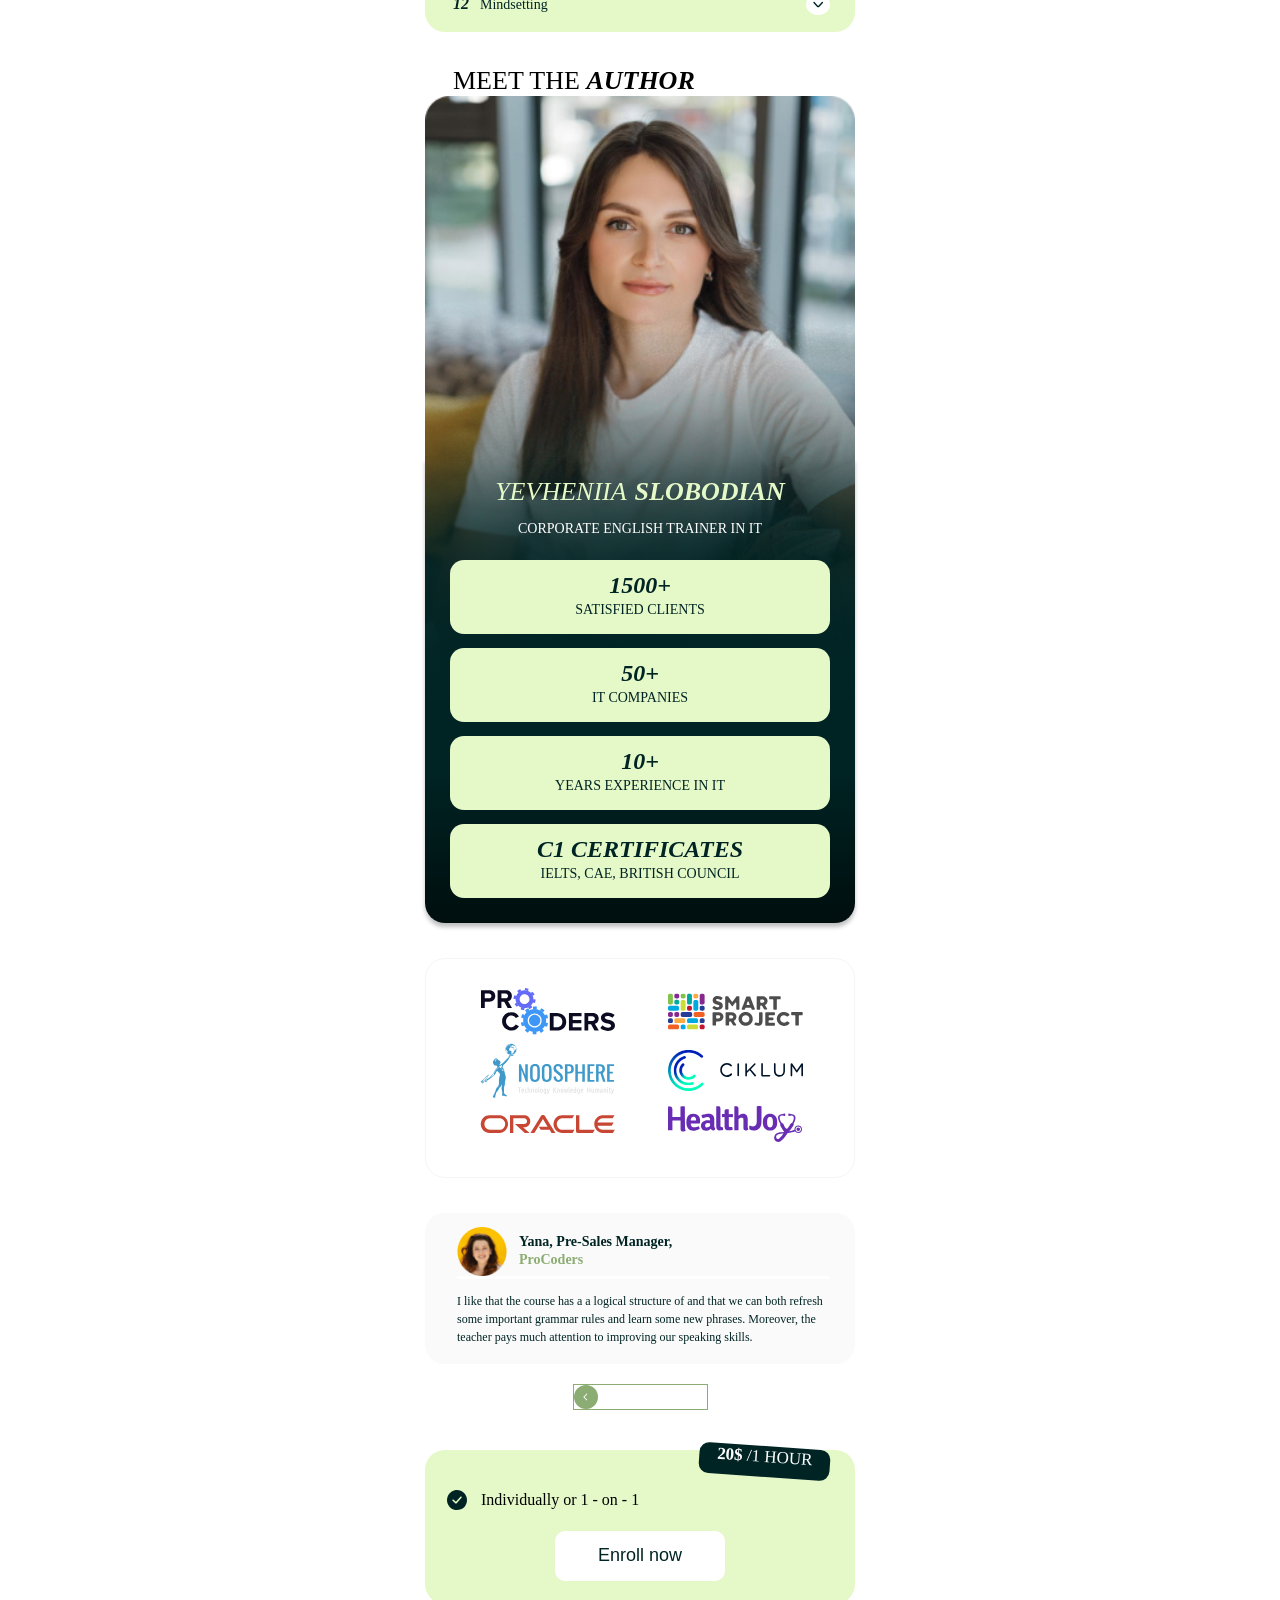
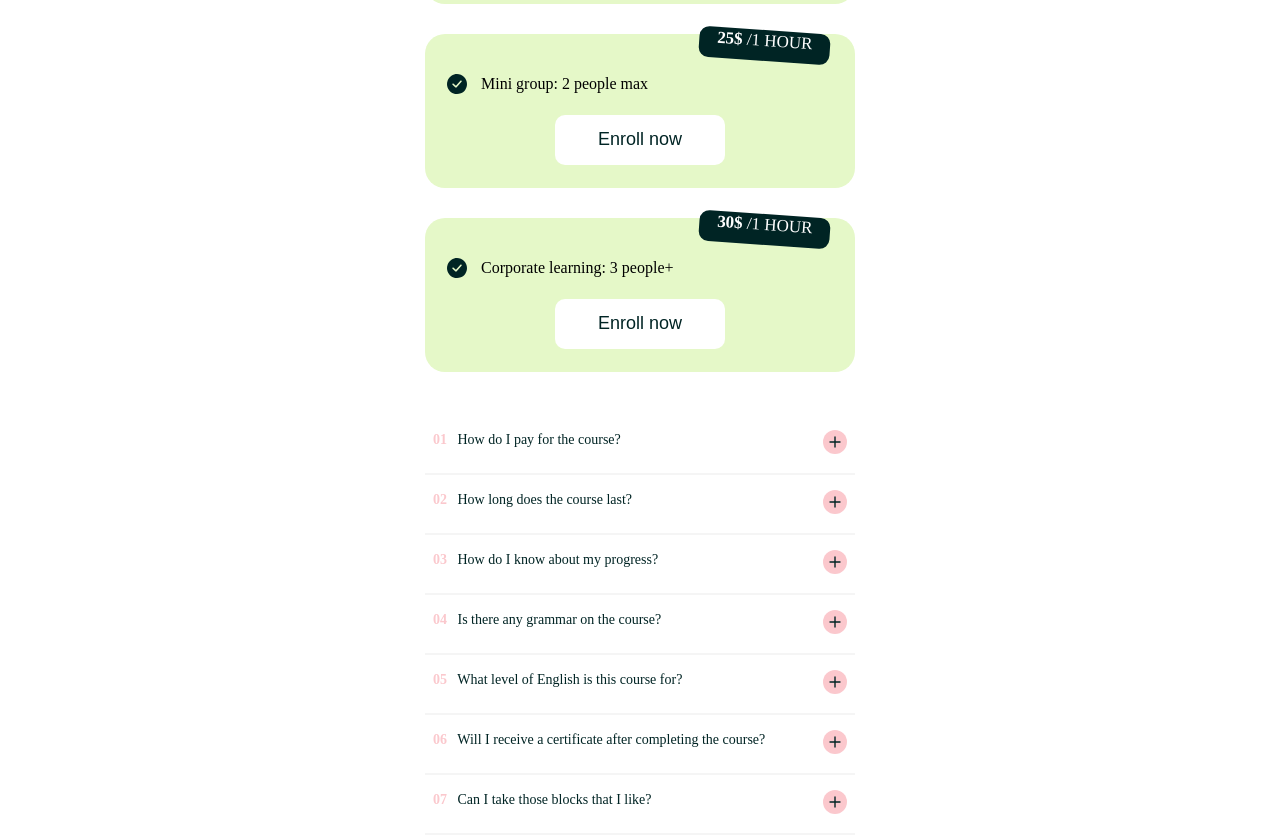
==== commit c43c634e: "add the section Questions and Answers + css" ====
--- a/index.html
+++ b/index.html
@@ -18,18 +18,6 @@
             <img src="icons/logo.svg" alt="logo" class="logo" />
             <!-- бургер-меню, которое буду создавать с помощью CSS + JS. Пока вставляю иконку, которую нужно будет удалить в будущем. -->
             <img src="icons/burger_menu.svg" alt="menu" class="menu_mobile" />
-            <!-- <nav class="navigation">
-				<ul class="menu_desktop">
-					<!-- cоздать ссылку-маяк на соответвующую секци/ -->
-            <!-- думаю, может добавить как вариант разделение между блоками типо такого => | -->
-            <!-- <li class="menu_desktop-item"><a href="#">About course</a></li>
-					<li class="menu_desktop-item"><a href="#">Who is this course for?</a></li>
-					<li class="menu_desktop-item"><a href="#">Course program</a></li>
-					<li class="menu_desktop-item"><a href="#">Reviews</a></li>
-					<li class="menu_desktop-item"><a href="#">Pricing</a></li>
-					<li class="menu_desktop-item"><a href="#">Contact</a></li>
-				</ul>
-			</nav> -->
           </div>
 
           <h1 class="title title__main title__bold">
@@ -517,6 +505,109 @@
             </li>
           </ul>
         </section>
+
+        <section class="questions">
+          <ol class="questions__list">
+            <!-- элемент li будет состоять из 1 - номер, 2 - текст , 3 - плюсик, который при нажатии будет открывать скрытый текст -->
+            <!-- при нажатии на "+" открывается скрытый текст и при этом "+" меняется на "-", после нажания на "-" текст скрывается и "-" меняется на "+" -->
+            <li class="question__item">
+              <div class="question__text">
+                <span class="question__sequence">01</span>
+                How do I pay for the course?
+              </div>
+              <div class="show">
+                <img src="./icons/question_item_show_icon.svg" alt="show answer" />
+              </div>
+              <div class="answer__text">The payment is due monthly onto my card or account after the final lesson of the current month, invoice provided on request
+              </div>
+            </li>
+            <div class="question__divider"></div>
+
+            <li class="question__item">
+              <div class="question__text">
+                <span class="question__sequence">02</span>
+                How long does the course last?
+              </div>
+              <div class="show">
+                <img src="./icons/question_item_show_icon.svg" alt="show answer" />
+              </div>
+              <div class="answer__text">It all depends on the learners' goals, abilities and frequency of meetings. Counting on 2 meetings per week, the course may endure for 10 - 12 month
+              </div>
+            </li>
+            <div class="question__divider"></div>
+
+            <li class="question__item">
+              <div class="question__text">
+                <span class="question__sequence">03</span>
+                How do I know about my progress?
+              </div>
+              <div class="show">
+                <img src="./icons/question_item_show_icon.svg" alt="show answer" />
+              </div>
+              <div class="answer__text">There are tests on each block to check the learners' progress
+              </div>
+            </li>
+            <div class="question__divider"></div>
+
+            <li class="question__item">
+              <div class="question__text">
+                <span class="question__sequence">04</span>
+                Is there any grammar on the course?
+              </div>
+              <div class="show">
+                <img src="./icons/question_item_show_icon.svg" alt="show answer" />
+              </div>
+              <div class="answer__text">There are 2-3 grammar topics to revise in each block and still the course focuses mostly on speaking and learning new vocabulary
+              </div>
+            </li>
+            <div class="question__divider"></div>
+
+            <li class="question__item">
+              <div class="question__text">
+                <span class="question__sequence">05</span>
+                What level of English is this course for?
+              </div>
+              <div class="show">
+                <img src="./icons/question_item_show_icon.svg" alt="show answer" />
+              </div>
+              <div class="answer__text">Intermediate Strong - Upper-Intermediate - Advanced
+              </div>
+            </li>
+            <div class="question__divider"></div>
+
+            <li class="question__item">
+              <div class="question__text">
+                <span class="question__sequence">06</span>
+                Will I receive a certificate after completing the course?
+              </div>
+              <div class="show">
+                <img src="./icons/question_item_show_icon.svg" alt="show answer" />
+              </div>
+              <div class="answer__text">Intermediate Strong - Upper-Intermediate - Advanced
+              </div>
+            </li>
+            <div class="question__divider"></div>
+
+            <li class="question__item">
+              <div class="question__text">
+                <span class="question__sequence">07</span>
+                Can I take those blocks that I like?
+              </div>
+              <div class="show">
+                <img src="./icons/question_item_show_icon.svg" alt="show answer" />
+              </div>
+              <div class="answer__text">Yes, it's possible to take those blocks that are the most relevant to you
+              </div>
+            </li>
+            <div class="question__divider"></div>
+
+          </ol>
+        </section>
+
+        <!-- <section class="contacts">
+
+        </section> -->
+
       </div>
     </main>
   </body>
--- a/css/styles.css
+++ b/css/styles.css
@@ -48,7 +48,7 @@
   /* color: var(--1); */
 }
 
-/* First screen */
+/* The section Main */
 
 .main {
   min-height: 480px;
@@ -121,7 +121,7 @@
   margin-right: 6px;
 }
 
-/* Second screen - Section Why-ness of the course */
+/* The section Why-ness of the course */
 .why {
   margin-top: 36px;
   padding: 28px 24px 10px 28px;
@@ -142,13 +142,17 @@
   margin-top: 22px;
 }
 
-/* Third screen - Section Who is this course for? */
+/* The section Who is this course for? */
 .audience {
   margin-top: 36px;
   /* padding: 0 0 0 28px; */
   min-height: 360px;
   /* border-radius: 20px; */
   /* background-color: var(--6) */
+}
+
+.audience .title {
+  margin-left: 28px;
 }
 
 .audience__item {
@@ -183,7 +187,7 @@
   z-index: 2;
 }
 
-/* Forth screen - Section Why is this course unique? */
+/* The section Why is this course unique? */
 .uniqueness {
   margin-top: 36px;
   padding: 28px 26px 28px 28px;
@@ -215,7 +219,7 @@
   background-repeat: no-repeat;
 }
 
-/* Section After the course */
+/* The section After the course */
 .after {
   margin-top: 35px;
   padding: 28px 18px 18px 28px;
@@ -258,7 +262,7 @@
   font-weight: 600;
 }
 
-/* Sections How does it all go? */
+/* The sections How does it all go? */
 .steps {
   max-height: 495px;
   margin-top: 35px;
@@ -298,7 +302,6 @@
   /* position: relative; */
 }
 
-/* !!! застилизовать номера списка согласно макета */
 .steps__item:nth-child(1) {
   max-width: 188px;
   height: 42px;
@@ -450,7 +453,10 @@
   margin-top: 35px;
 }
 
-/* !! переписать стиль с номерами согласно макета */
+.program .title {
+  margin-left: 28px;
+}
+
 .program__list {
   list-style: none;
   margin-top: 5px;
@@ -500,9 +506,13 @@
   width: 11px;
 }
 
-/* Section The author */
+/* The section The author */
 .author {
   margin-top: 35px;
+}
+
+.author .title {
+  margin-left: 28px;
 }
 
 .author__wrapper {
@@ -601,7 +611,7 @@
   /* color: var(--1); */
 }
 
-/* Section The customers */
+/* The section The customers */
 .customers {
   margin-top: 120px;
   height: 220px;
@@ -693,7 +703,7 @@
   justify-content: center;
 }
 
-/* Section Price */
+/* The section Price */
 .price {
   min-height: 530px;
 }
@@ -788,7 +798,64 @@
   /* color: var(--1); */
 }
 
-/* "./icons/ckeck-light.svg" */
-/* стилизация ромбом каждого элемента li списка */
+/* The section Questions & Answers */
+.questions {
+  /* min-height: ; */
+  margin-top: 35px;
+  width: 100%;
+}
+
+.questions__list {
+  list-style: none;
+  /* margin-top: 5px; */
+  min-height: 370px;
+  /* display: flex;
+  flex-direction: column;
+  justify-content: space-evenly; */
+}
+
+.question__item {
+  width: 100%;
+  min-height: 36px;
+  padding: 15px 8px;
+  display: flex;
+  flex-wrap: wrap;
+  justify-content: space-between;
+  /* font-family: var(--font-family); */
+  font-weight: 400;
+  font-size: 14px;
+  color: #002424;
+  /* color: var(--1); */
+}
+
+.question__sequence {
+  margin-right: 7px;
+  /* font-family: var(--font-family); */
+  font-weight: 700;
+  font-size: 14px;
+  line-height: 143%;
+  color: #fbc8cd;
+  /* color: var(--2); */
+}
+
+.question__divider {
+  width: 100%;
+  height: 2px;
+  background-color: #f5f5f5;
+  /* stroke: var(--6); */
+}
+
+.answer__text {
+  display: none;
+  max-width: 280px;
+  min-height: 43px;
+  margin-left: 25px;
+  /* font-family: var(--font-family); */
+  font-weight: 400;
+  font-size: 11px;
+  line-height: 127%;
+  color: #002424;
+  /* color: var(--1); */
+}
 
 /* проверить на сегодня актуальную ширину моб телефонов  */
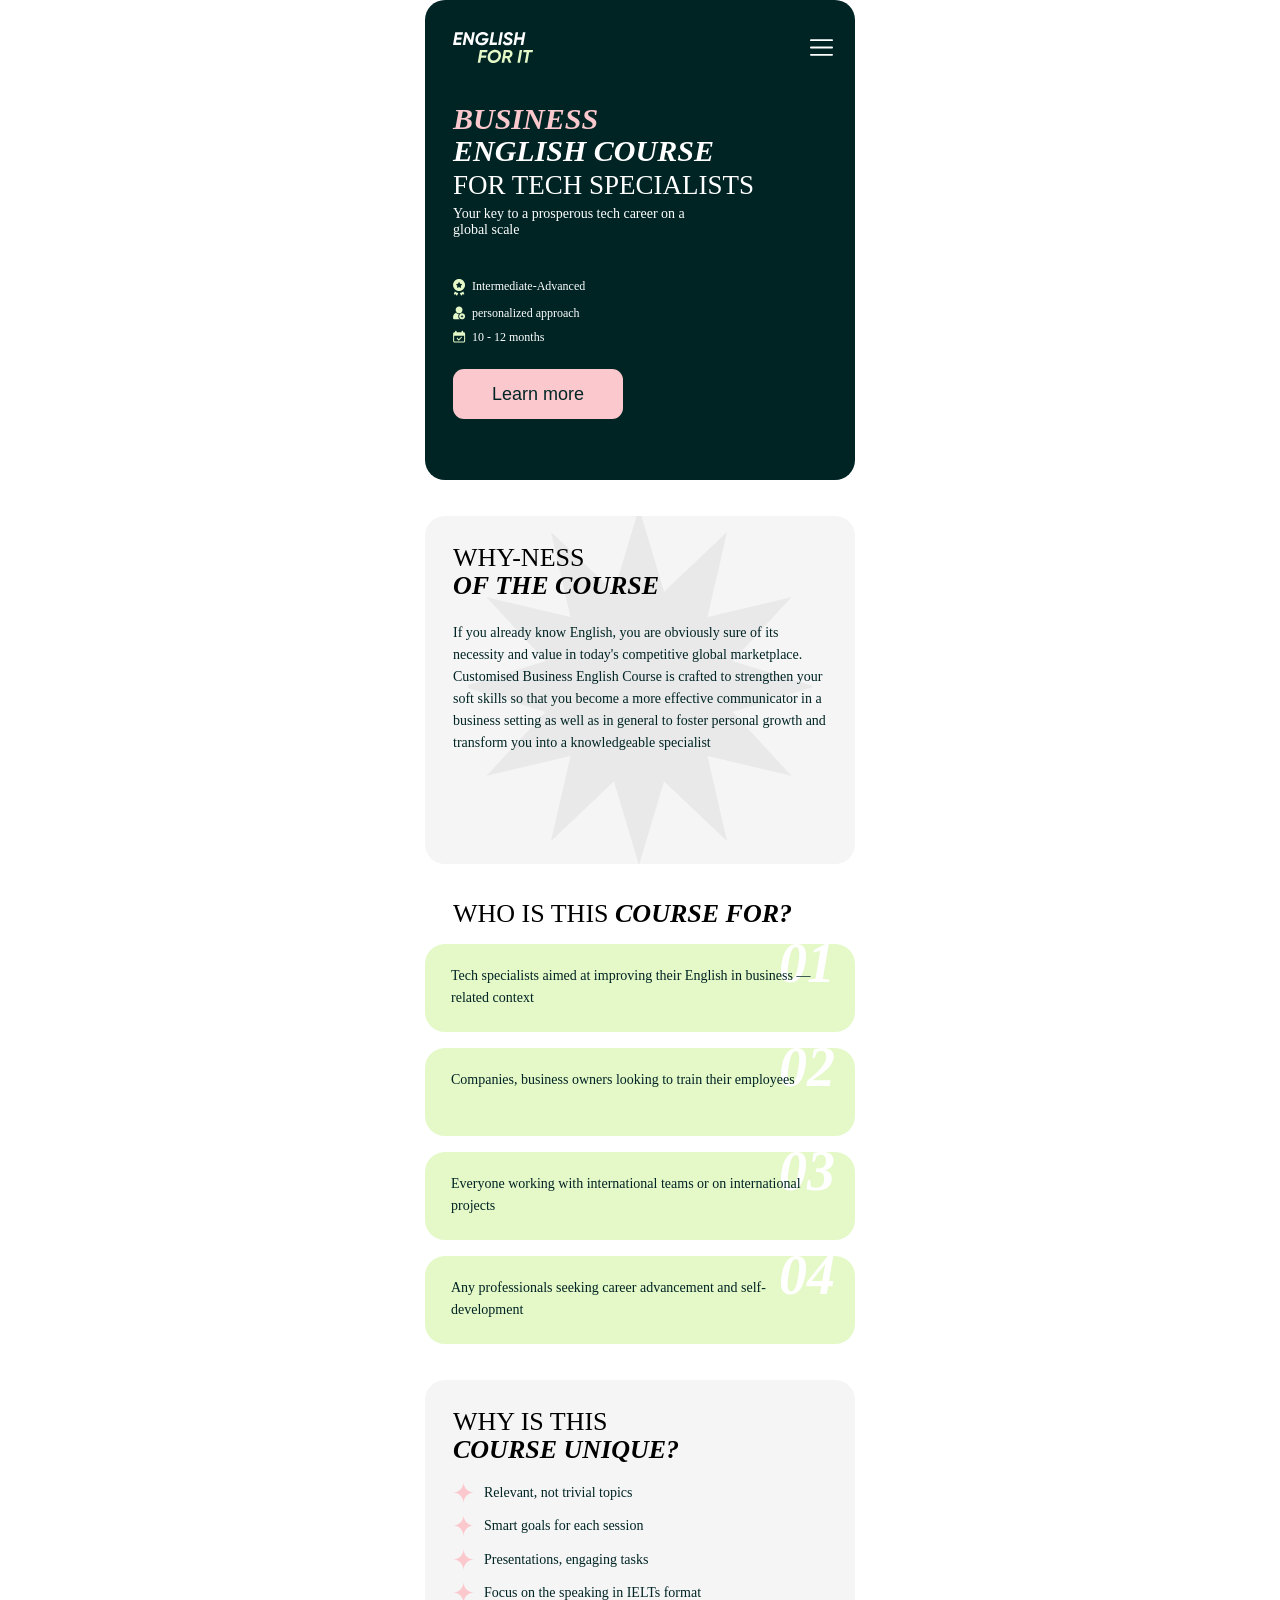
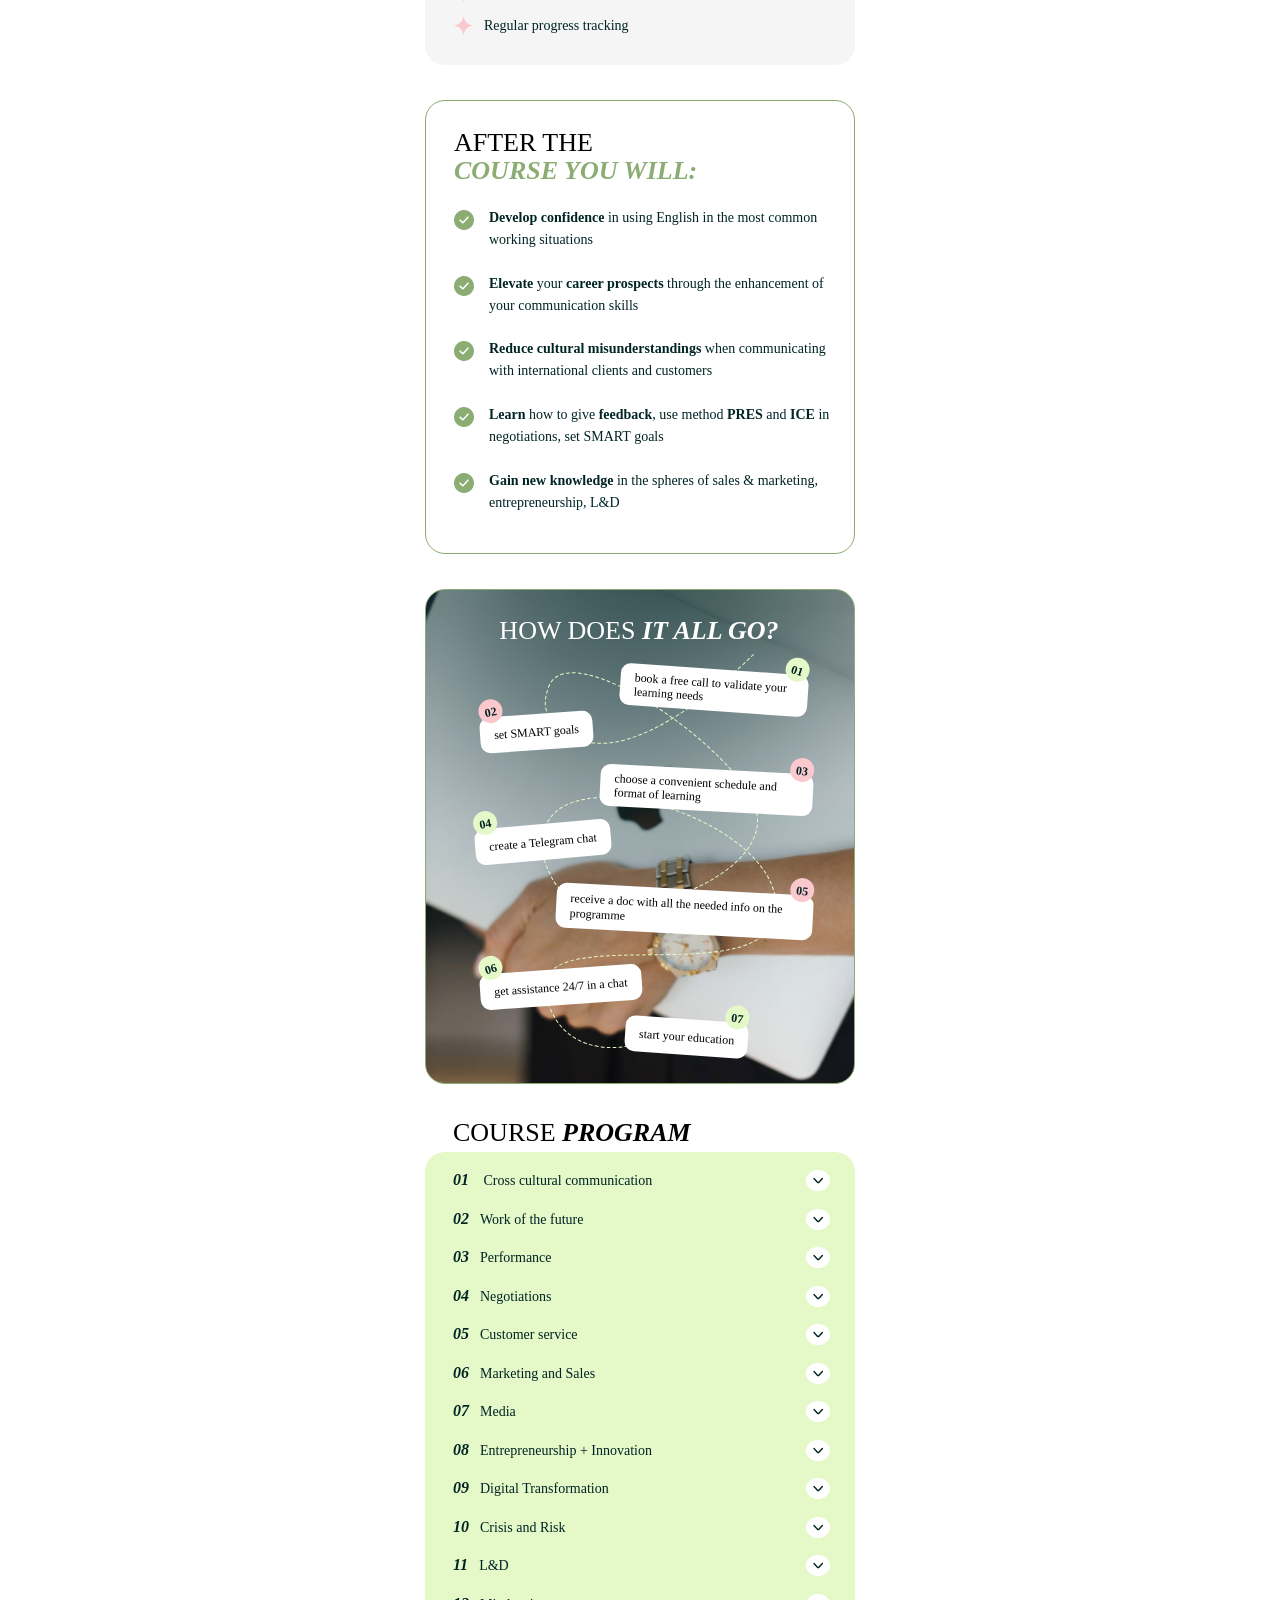
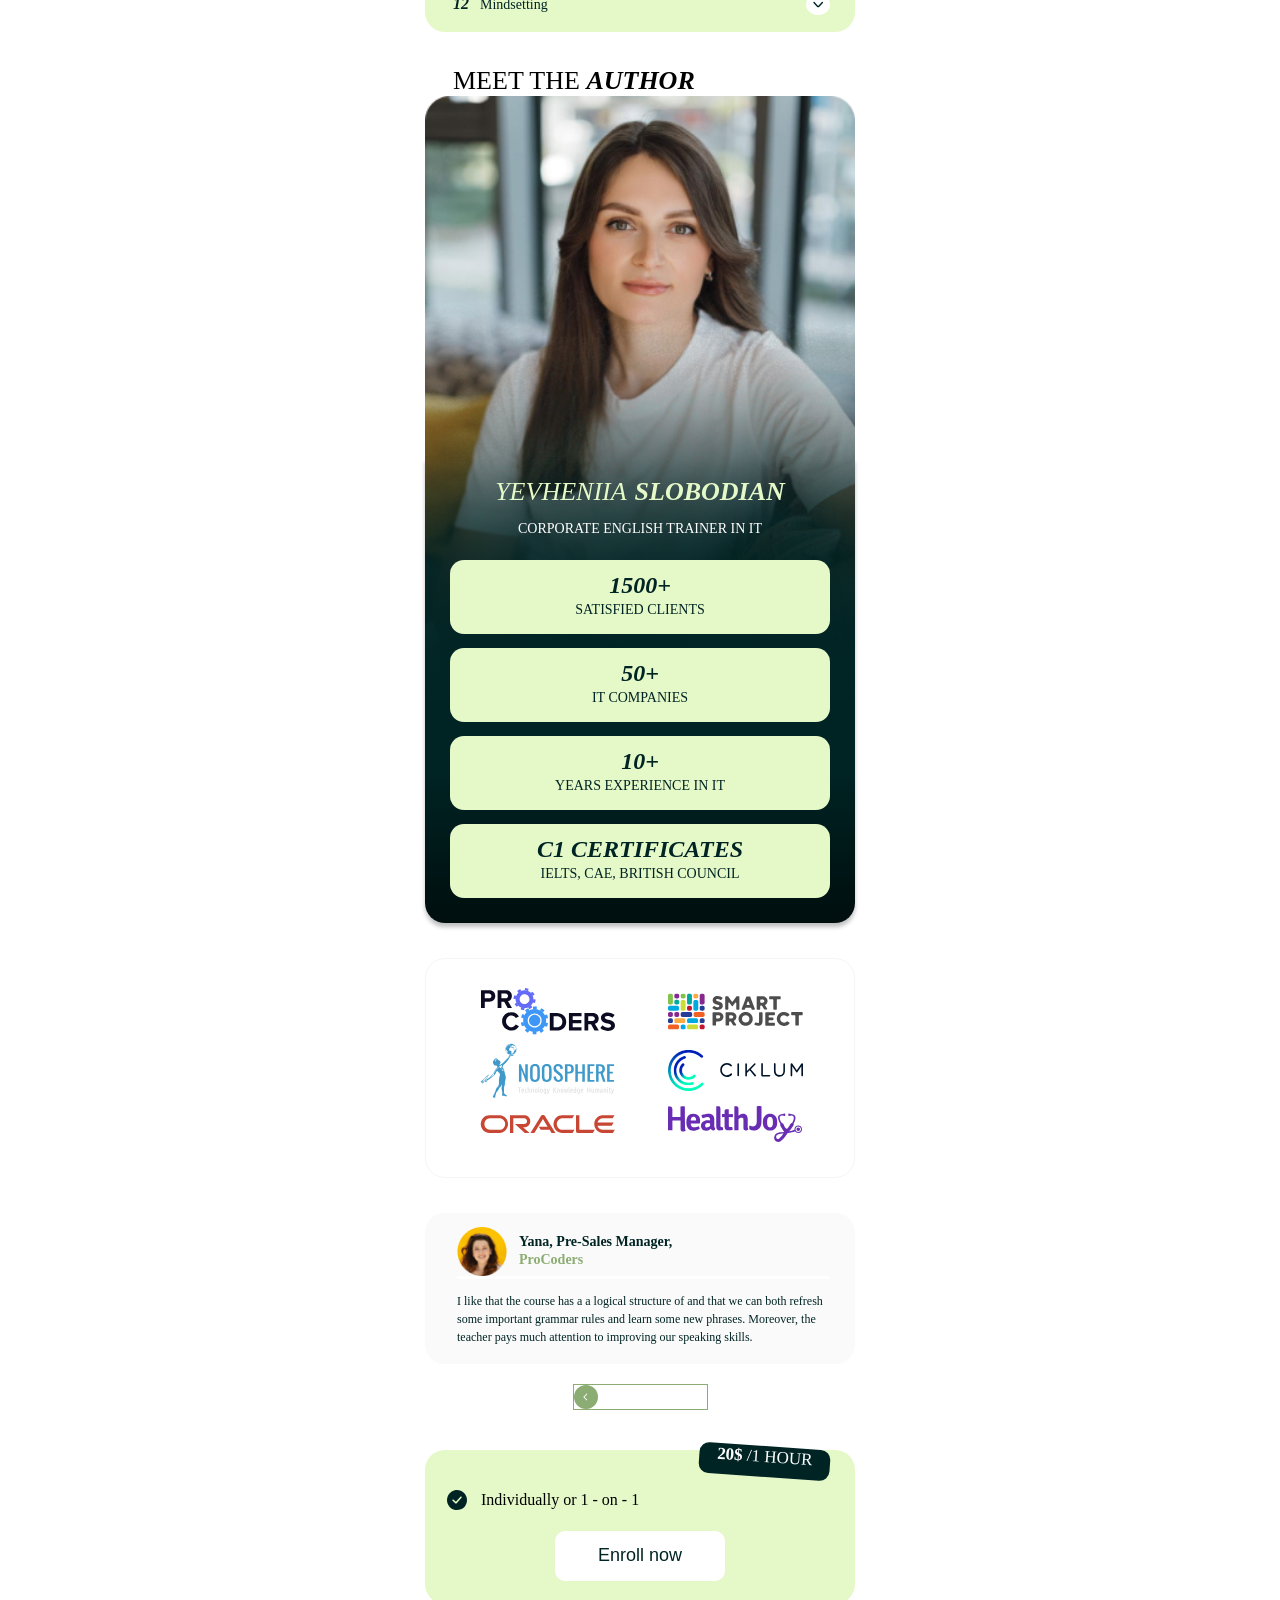
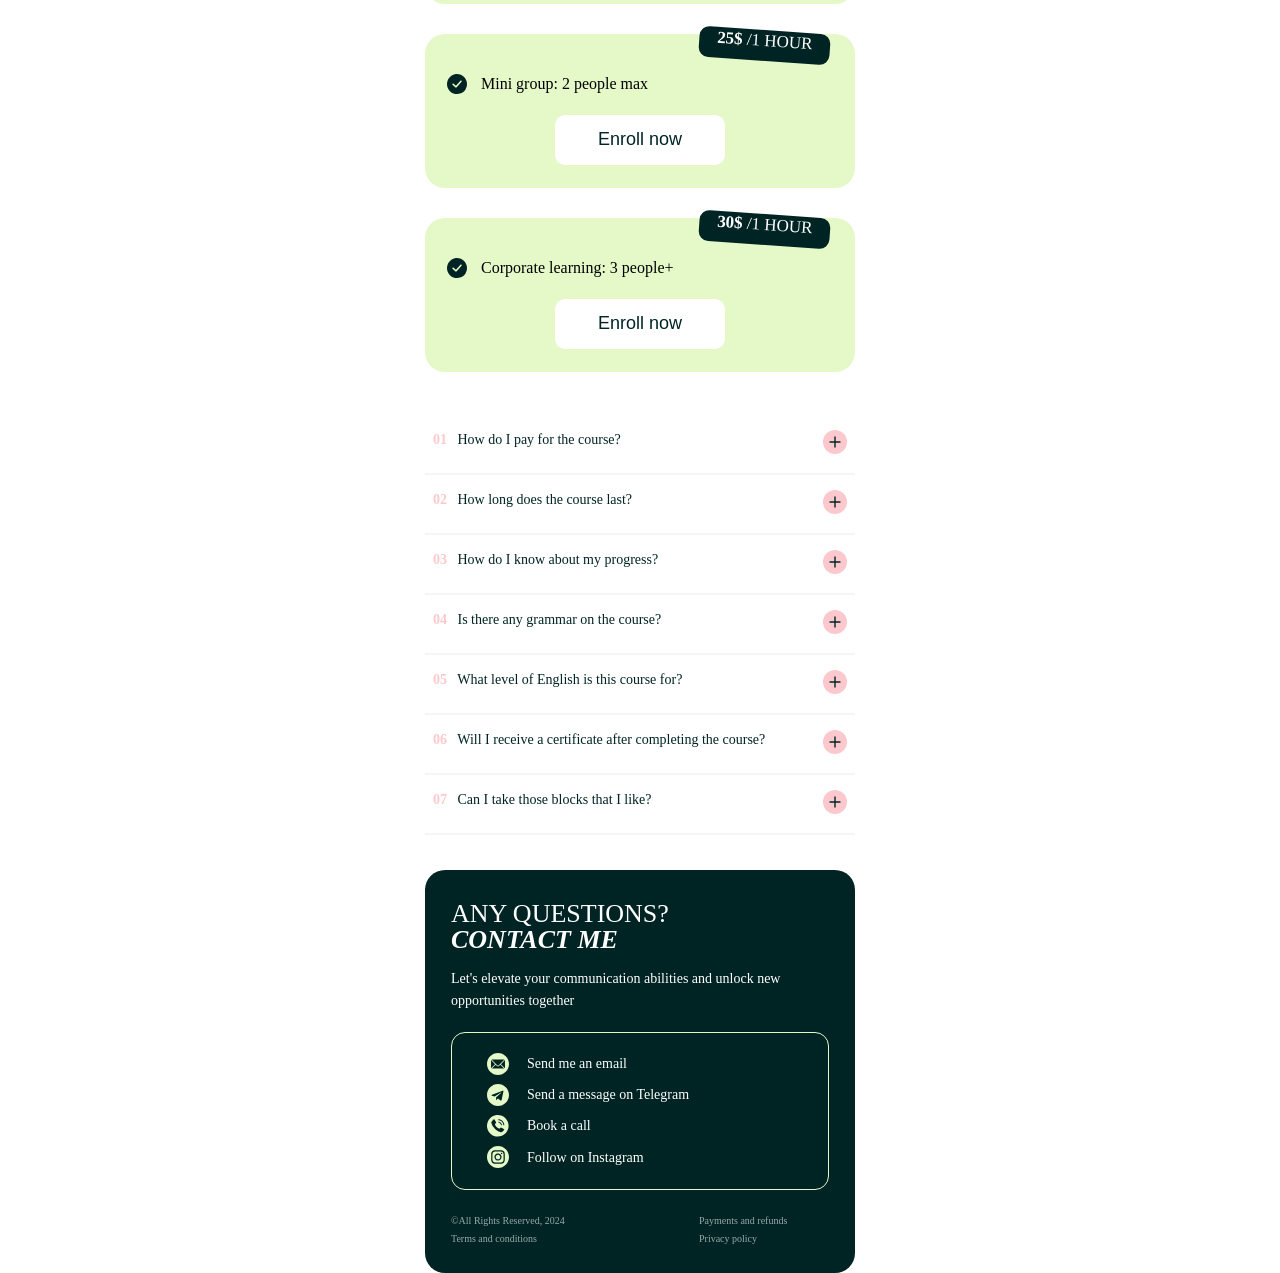
==== commit b099af77: "add the section Contact me + css" ====
--- a/index.html
+++ b/index.html
@@ -69,21 +69,29 @@
           </h2>
           <div class="audience__item">
             <span class="audience__sequence">01</span>
-            <p class="text">Tech specialists aimed at improving their English in business —
-            related context</p>
+            <p class="text">
+              Tech specialists aimed at improving their English in business —
+              related context
+            </p>
           </div>
           <div class="audience__item">
             <span class="audience__sequence">02</span>
-            <p class="text">Companies, business owners looking to train their employees</p>
+            <p class="text">
+              Companies, business owners looking to train their employees
+            </p>
           </div>
           <div class="audience__item">
             <span class="audience__sequence">03</span>
-            <p class="text">Everyone working with international teams or on international
-            projects</p>
+            <p class="text">
+              Everyone working with international teams or on international
+              projects
+            </p>
           </div>
           <div class="audience__item">
             <span class="audience__sequence">04</span>
-            <p class="text">Any professionals seeking career advancement and self-development</p>
+            <p class="text">
+              Any professionals seeking career advancement and self-development
+            </p>
           </div>
         </section>
 
@@ -475,11 +483,13 @@
                 personal growth. This is exactly what I need.
               </p>
             </div> -->
-          
-          <!-- перелистывание слайдера -->
-           <div class="feedback-slider">
-            <div class="feedback-slider__arrow"><img src="./icons/slider/arrow_left.svg" alt=""></div>
-           </div>
+
+            <!-- перелистывание слайдера -->
+            <div class="feedback-slider">
+              <div class="feedback-slider__arrow">
+                <img src="./icons/slider/arrow_left.svg" alt="" />
+              </div>
+            </div>
           </div>
         </section>
 
@@ -489,17 +499,25 @@
             <!-- * кнопка у нас ведет к записи или написать, то есть нужео будет подтянуть ссылку или отправку данных -->
             <li class="price__item">
               <div class="rate">20$ <span>/1 hour</span></div>
-              <p class="format__info"><img src="./icons/ckeck-dark.svg" alt="">Individually or 1 - on - 1</p>
+              <p class="format__info">
+                <img src="./icons/ckeck-dark.svg" alt="" />Individually or 1 -
+                on - 1
+              </p>
               <button class="enroll">Enroll now</button>
             </li>
             <li class="price__item">
               <div class="rate">25$ <span>/1 hour</span></div>
-              <p class="format__info"><img src="./icons/ckeck-dark.svg" alt="">Mini group: 2 people max</p>
+              <p class="format__info">
+                <img src="./icons/ckeck-dark.svg" alt="" />Mini group: 2 people
+                max
+              </p>
               <button class="enroll">Enroll now</button>
             </li>
             <li class="price__item">
               <div class="rate">30$ <span>/1 hour</span></div>
-              <p class="format__info"><img src="./icons/ckeck-dark.svg" alt="">Corporate learning: 3 people+
+              <p class="format__info">
+                <img src="./icons/ckeck-dark.svg" alt="" />Corporate learning: 3
+                people+
               </p>
               <button class="enroll">Enroll now</button>
             </li>
@@ -516,9 +534,14 @@
                 How do I pay for the course?
               </div>
               <div class="show">
-                <img src="./icons/question_item_show_icon.svg" alt="show answer" />
-              </div>
-              <div class="answer__text">The payment is due monthly onto my card or account after the final lesson of the current month, invoice provided on request
+                <img
+                  src="./icons/question_item_show_icon.svg"
+                  alt="show answer"
+                />
+              </div>
+              <div class="answer__text">
+                The payment is due monthly onto my card or account after the
+                final lesson of the current month, invoice provided on request
               </div>
             </li>
             <div class="question__divider"></div>
@@ -529,9 +552,15 @@
                 How long does the course last?
               </div>
               <div class="show">
-                <img src="./icons/question_item_show_icon.svg" alt="show answer" />
-              </div>
-              <div class="answer__text">It all depends on the learners' goals, abilities and frequency of meetings. Counting on 2 meetings per week, the course may endure for 10 - 12 month
+                <img
+                  src="./icons/question_item_show_icon.svg"
+                  alt="show answer"
+                />
+              </div>
+              <div class="answer__text">
+                It all depends on the learners' goals, abilities and frequency
+                of meetings. Counting on 2 meetings per week, the course may
+                endure for 10 - 12 month
               </div>
             </li>
             <div class="question__divider"></div>
@@ -542,9 +571,13 @@
                 How do I know about my progress?
               </div>
               <div class="show">
-                <img src="./icons/question_item_show_icon.svg" alt="show answer" />
-              </div>
-              <div class="answer__text">There are tests on each block to check the learners' progress
+                <img
+                  src="./icons/question_item_show_icon.svg"
+                  alt="show answer"
+                />
+              </div>
+              <div class="answer__text">
+                There are tests on each block to check the learners' progress
               </div>
             </li>
             <div class="question__divider"></div>
@@ -555,9 +588,15 @@
                 Is there any grammar on the course?
               </div>
               <div class="show">
-                <img src="./icons/question_item_show_icon.svg" alt="show answer" />
-              </div>
-              <div class="answer__text">There are 2-3 grammar topics to revise in each block and still the course focuses mostly on speaking and learning new vocabulary
+                <img
+                  src="./icons/question_item_show_icon.svg"
+                  alt="show answer"
+                />
+              </div>
+              <div class="answer__text">
+                There are 2-3 grammar topics to revise in each block and still
+                the course focuses mostly on speaking and learning new
+                vocabulary
               </div>
             </li>
             <div class="question__divider"></div>
@@ -568,9 +607,13 @@
                 What level of English is this course for?
               </div>
               <div class="show">
-                <img src="./icons/question_item_show_icon.svg" alt="show answer" />
-              </div>
-              <div class="answer__text">Intermediate Strong - Upper-Intermediate - Advanced
+                <img
+                  src="./icons/question_item_show_icon.svg"
+                  alt="show answer"
+                />
+              </div>
+              <div class="answer__text">
+                Intermediate Strong - Upper-Intermediate - Advanced
               </div>
             </li>
             <div class="question__divider"></div>
@@ -581,9 +624,13 @@
                 Will I receive a certificate after completing the course?
               </div>
               <div class="show">
-                <img src="./icons/question_item_show_icon.svg" alt="show answer" />
-              </div>
-              <div class="answer__text">Intermediate Strong - Upper-Intermediate - Advanced
+                <img
+                  src="./icons/question_item_show_icon.svg"
+                  alt="show answer"
+                />
+              </div>
+              <div class="answer__text">
+                Intermediate Strong - Upper-Intermediate - Advanced
               </div>
             </li>
             <div class="question__divider"></div>
@@ -594,20 +641,73 @@
                 Can I take those blocks that I like?
               </div>
               <div class="show">
-                <img src="./icons/question_item_show_icon.svg" alt="show answer" />
-              </div>
-              <div class="answer__text">Yes, it's possible to take those blocks that are the most relevant to you
+                <img
+                  src="./icons/question_item_show_icon.svg"
+                  alt="show answer"
+                />
+              </div>
+              <div class="answer__text">
+                Yes, it's possible to take those blocks that are the most
+                relevant to you
               </div>
             </li>
             <div class="question__divider"></div>
-
           </ol>
         </section>
 
-        <!-- <section class="contacts">
-
-        </section> -->
-
+        <section class="contacts">
+          <h2 class="title title_white">
+            Any questions?
+            <span class="title__bold title_white">Contact me</span>
+          </h2>
+          <p class="text">
+            Let's elevate your communication abilities and unlock new
+            opportunities together
+          </p>
+
+          <!-- * привязать ссылки к контактам; продумать анимацию при взаимодействии с ссылками -->
+          <ol class="contacts__list">
+            <li class="contact__item">
+              <img
+                src="./icons/contacts/email_icon.svg"
+                alt="Send me an email"
+              />
+              <a href="mailto:evgenia.slobodyan@gmail.com" class="contact__desc">Send me an email</a>
+            </li>
+            <li class="contact__item">
+              <img
+                src="./icons/contacts/telegram_icon.svg"
+                alt="Send a message on Telegram"
+              />
+              <a href="#" class="contact__desc">Send a message on Telegram</a>
+            </li>
+            <li class="contact__item">
+              <img src="./icons/contacts/phone_icon.svg" alt="Book a call" />
+              <a href="#" class="contact__desc">Book a call</a>
+            </li>
+            <li class="contact__item">
+              <img
+                src="./icons/contacts/instagram_icon.svg"
+                alt="Follow on Instagram"
+              />
+              <a
+                href="https://www.instagram.com/english_lab_forit?utm_source=ig_web_button_share_sheet&igsh=ZDNlZDc0MzIxNw=="
+                class="contact__desc"
+                >Follow on Instagram</a
+              >
+            </li>
+          </ol>
+
+          <div class="footer">
+            <span>&copy;All Rights Reserved, 2024</span>
+            <!-- * добавить ccылку на внешний документ или страницу с информацией о правилах оплаты и возврата -->
+            <a href="#" class="link_external">Payments and refunds</a>
+            <!-- * добавить ccылку на внешний документ или страницу с информацией о Terms and conditions -->
+            <a href="#" class="link_external">Terms and conditions</a>
+            <!-- * добавить ccылку на внешний документ или страницу с информацией о Privacy policy -->
+            <a href="#" class="link_external">Privacy policy</a>
+          </div>
+        </section>
       </div>
     </main>
   </body>
--- a/css/styles.css
+++ b/css/styles.css
@@ -858,4 +858,93 @@
   /* color: var(--1); */
 }
 
+/* The section Contact me */
+.contacts {
+  margin-top: 35px;
+  min-height: 400px;
+  padding: 31px 26px 25px 26px;
+  border-radius: 20px;
+  background-color: #002424;
+  /* background: var(--1); */
+}
+
+.contacts .title_white {
+  text-align: left;
+}
+
+.contacts span {
+  display: block;
+}
+
+.contacts .text {
+  margin-top: 15px;
+  color: #fff;
+  /* color: var(--5); */
+}
+
+.contacts__list {
+  margin-top: 20px;
+  height: 158px;
+  /* width: 290px; */
+  padding: 20px 35px;
+  border: 1.4px solid #e5f8c8;
+  /* border: 1.40px solid var(--3); */
+  border-radius: 14px;
+  list-style: none;
+  display: flex;
+  flex-direction: column;
+  justify-content: space-between;
+}
+
+.contact__item {
+  display: flex;
+  align-items: center;
+}
+
+.contact__item img {
+  width: 22px;
+  margin-right: 18px;
+}
+
+.contact__desc {
+text-decoration: none;
+/* font-family: var(--font-family); */
+font-weight: 400;
+font-size: 14px;
+line-height: 157%;
+color: #fff;
+/* color: var(--5); */
+}
+
+.footer {
+  margin-top: 22px;
+  height: 36px;
+  display: flex;
+  flex-wrap: wrap;
+  justify-content: space-between;
+  /* font-family: var(--font-family); */
+font-weight: 400;
+font-size: 10px;
+line-height: 180%;
+color: #fff;
+/* color: var(--5); */
+opacity: 0.6;
+}
+
+.footer span {
+  display: block;
+  width: 130px;
+}
+
+.link_external {
+  display: block;
+  width: 130px;
+  text-decoration: none;
+/* font-family: var(--font-family); */
+font-weight: 400;
+font-size: 10px;
+line-height: 180%;
+color: #fff;
+/* color: var(--5); */
+}
 /* проверить на сегодня актуальную ширину моб телефонов  */
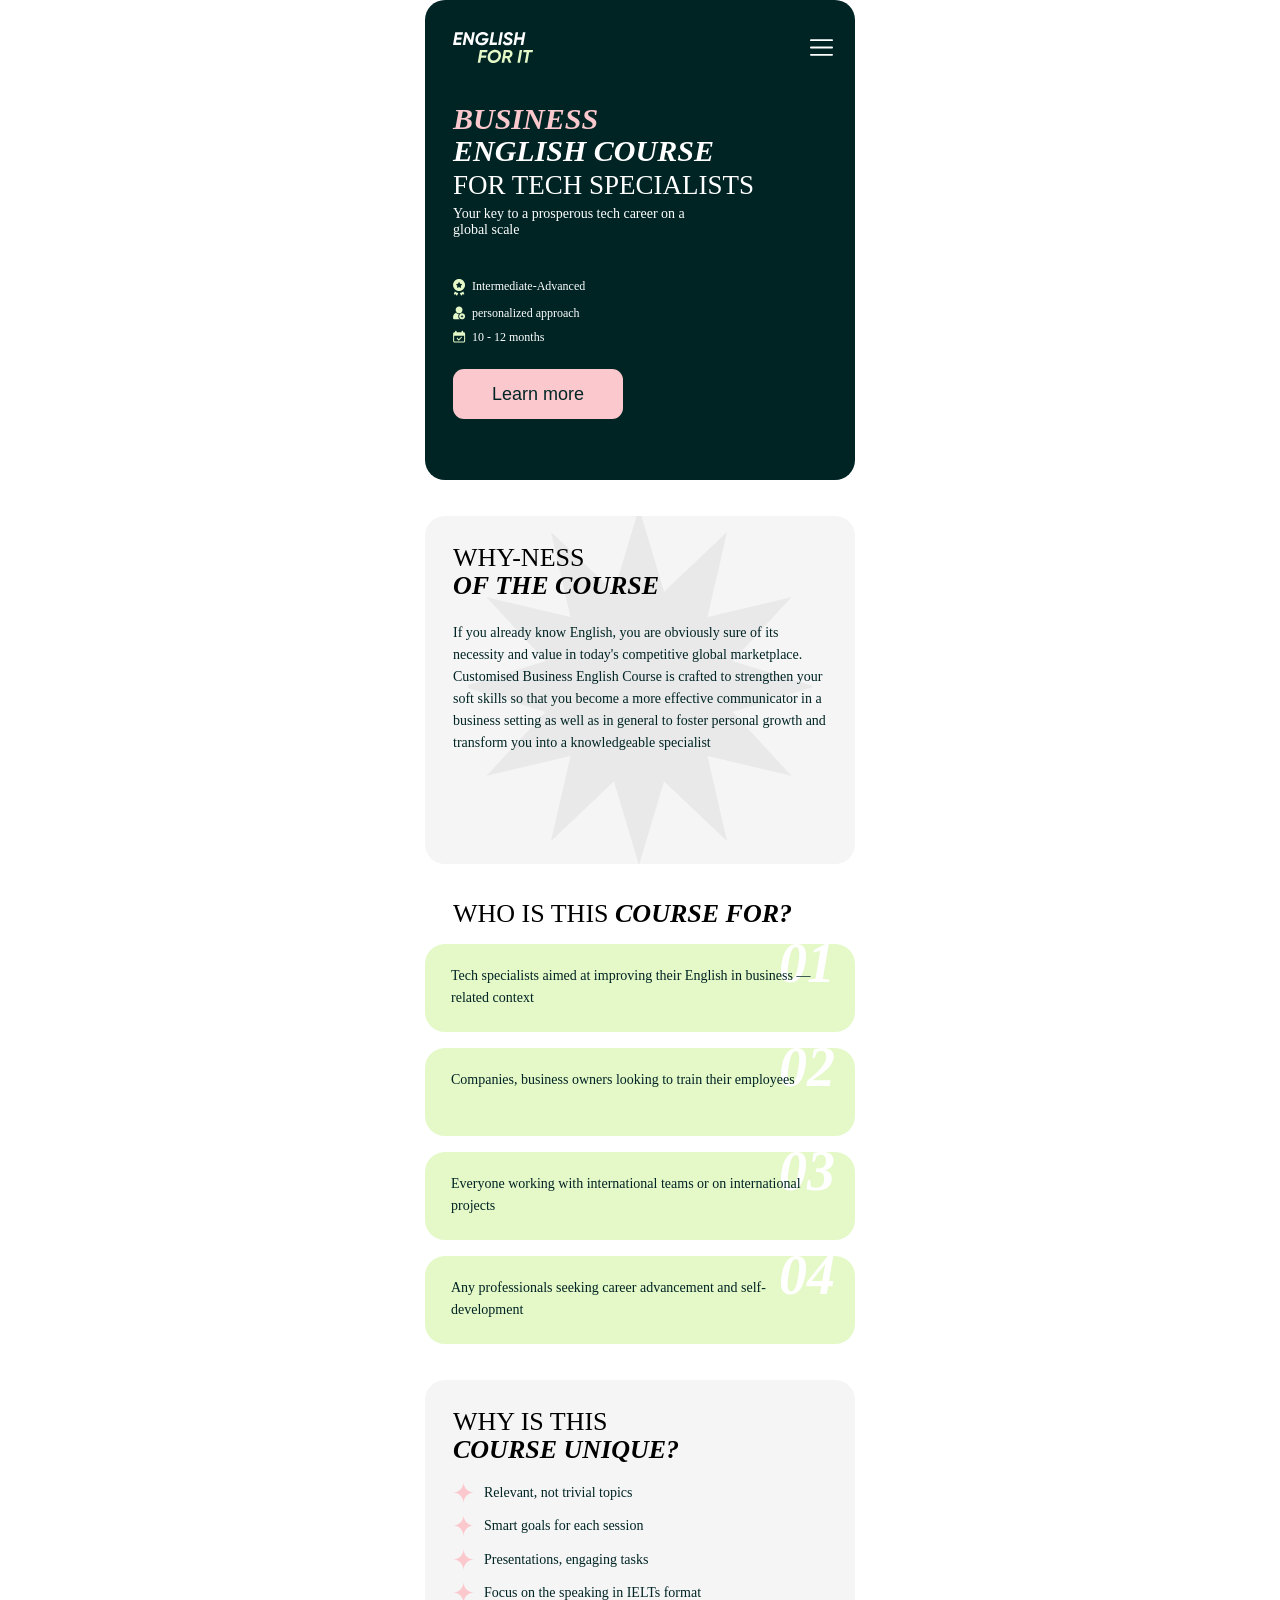
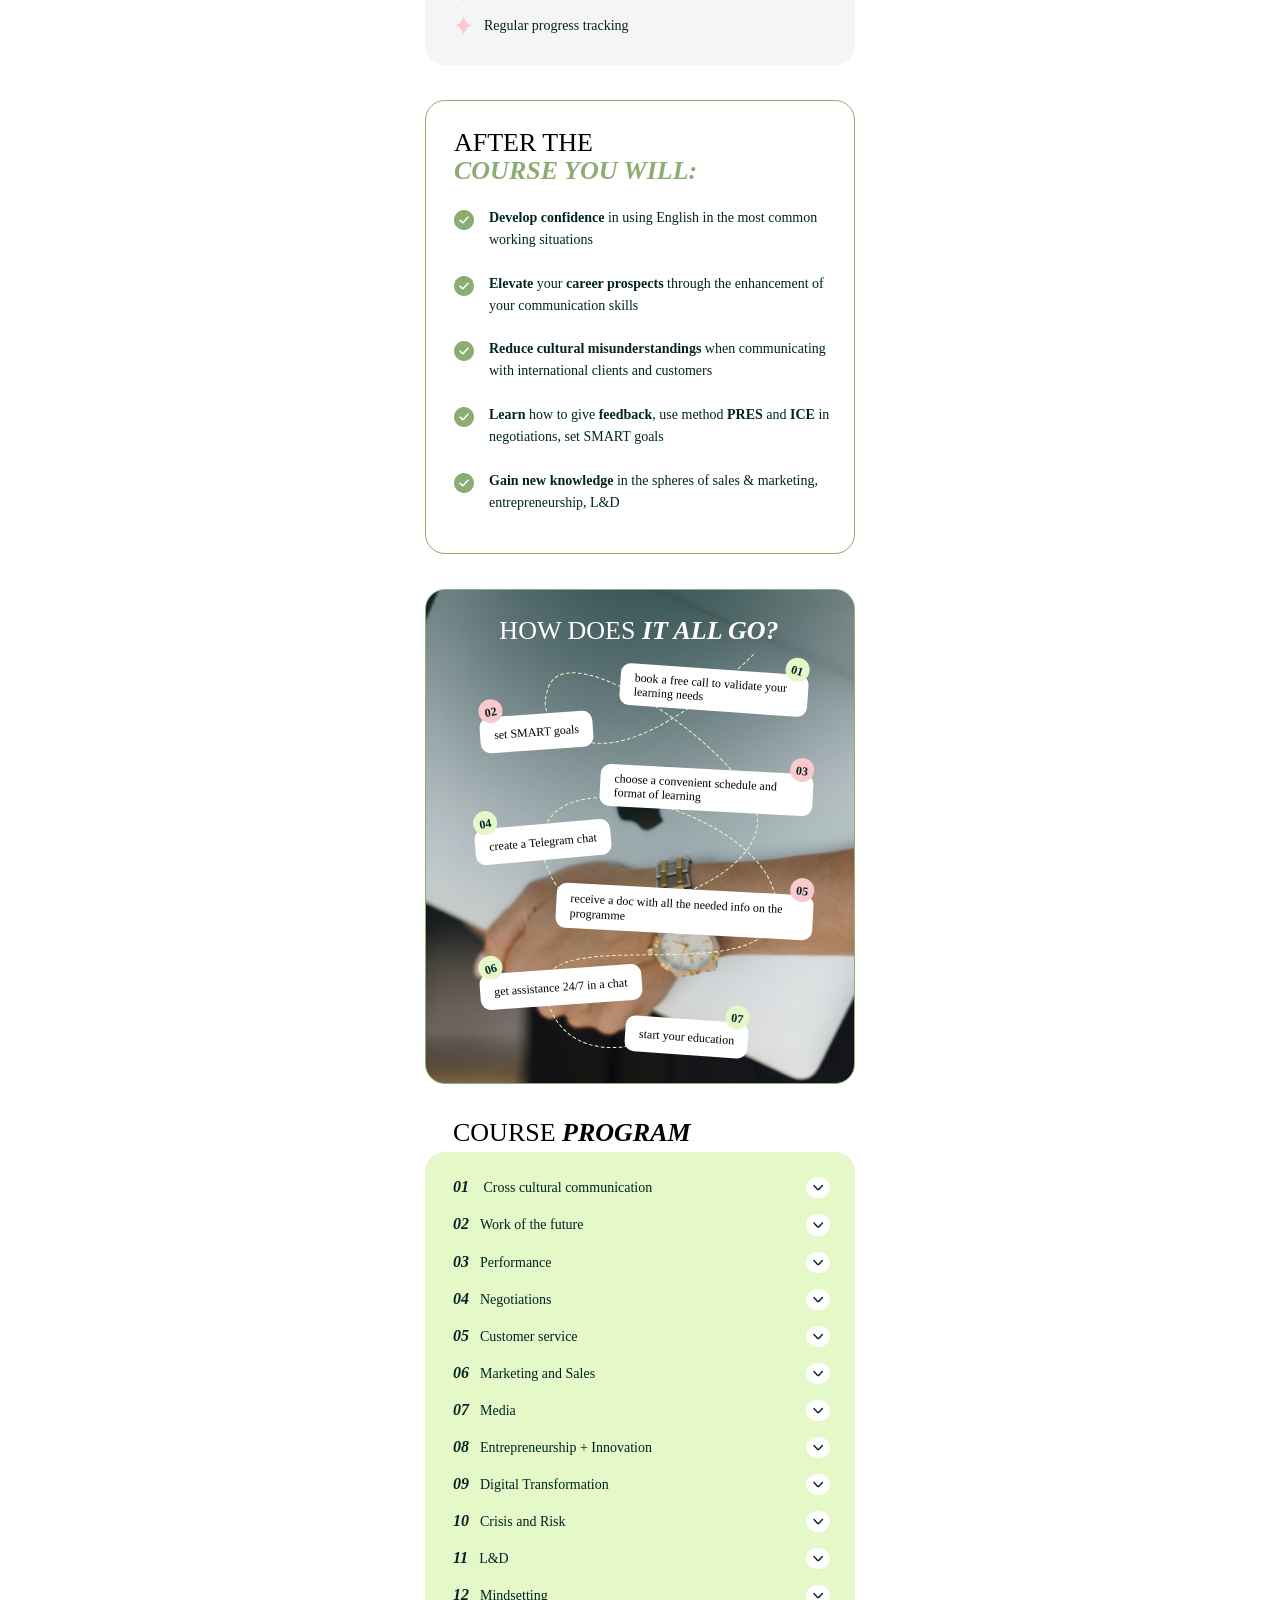
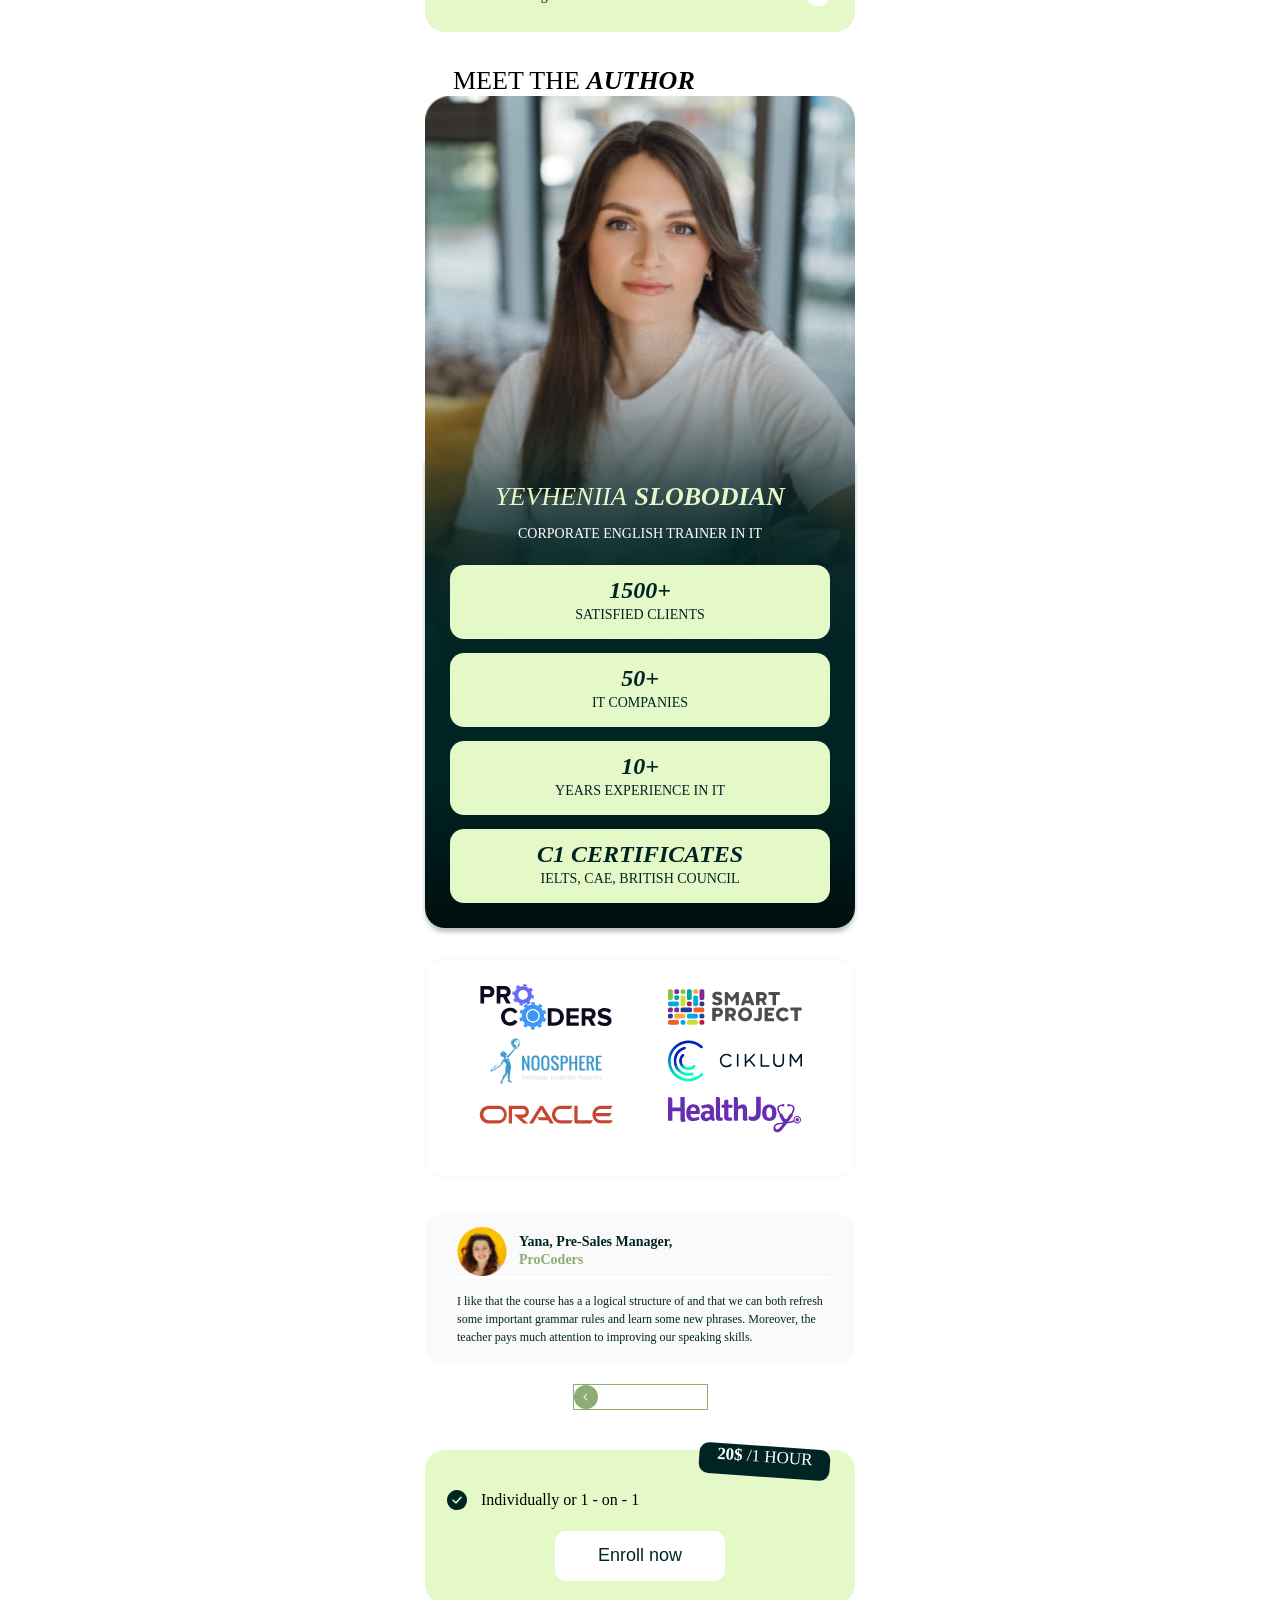
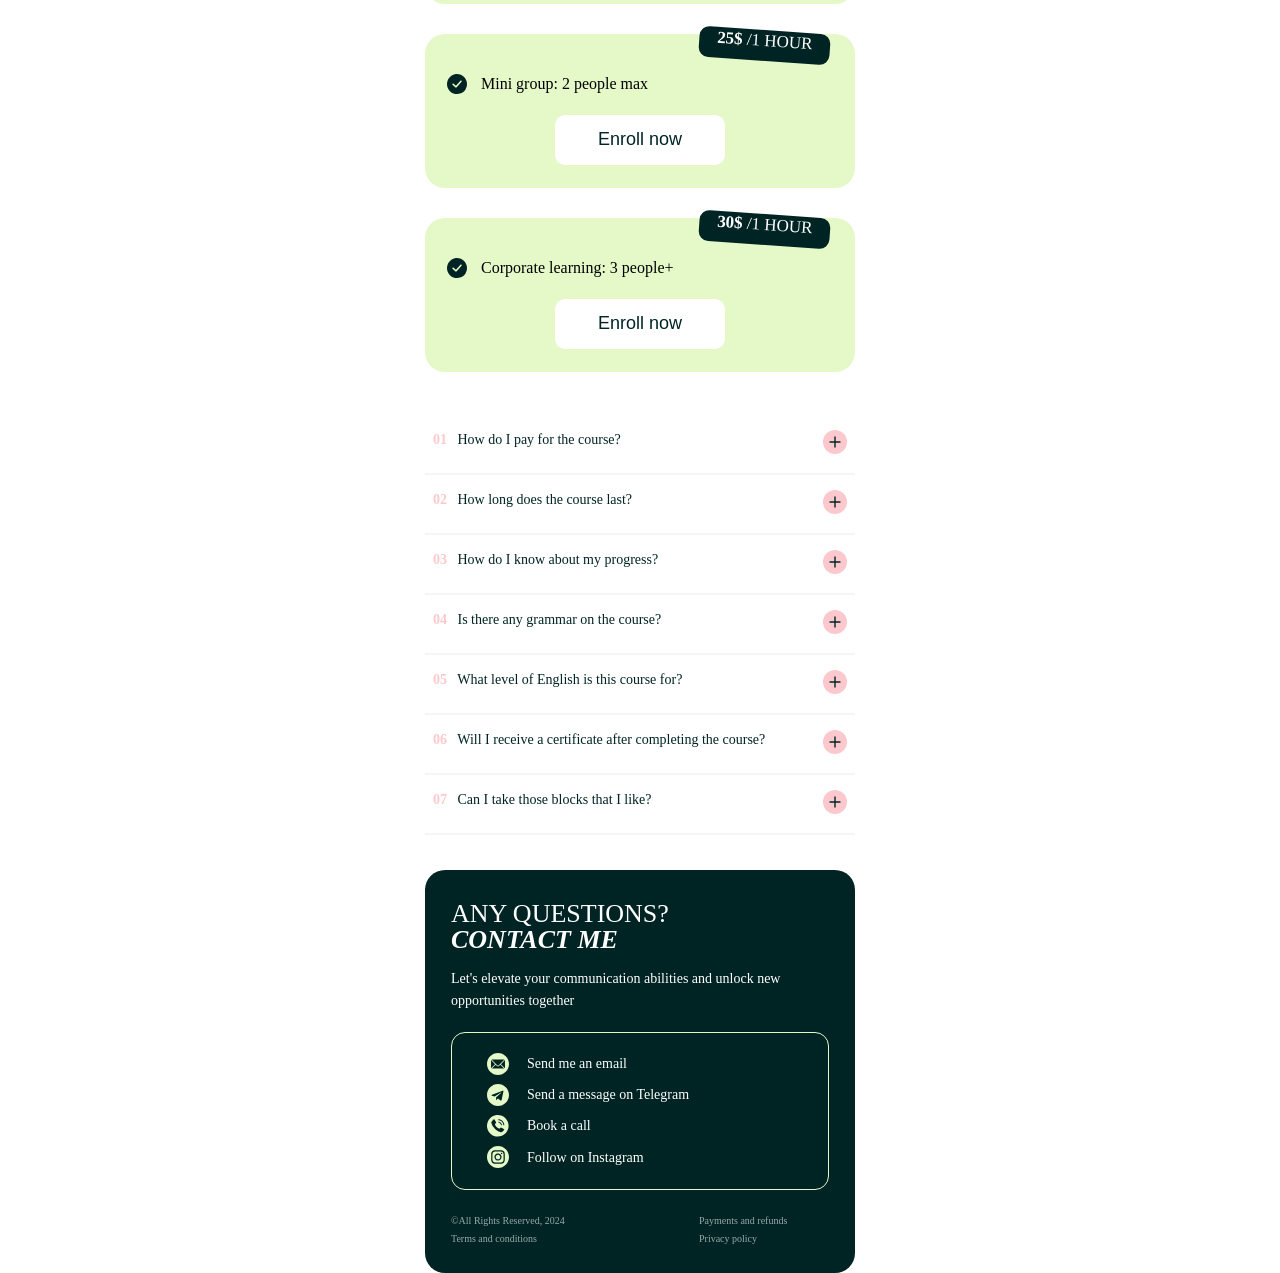
==== commit 7265f8a3: "updated the section Program (add hidden text) +css; added the section Menu-burger (hidden)+ css; cre" ====
--- a/index.html
+++ b/index.html
@@ -6,7 +6,12 @@
     <!-- title  залишаємо такий ??  -->
     <title>English Lab for IT</title>
     <!-- іконка для відображення у браузері -->
-    <!-- <link rel="icon" sizes="16x16 32x32 48x48" type="image/png" href="/images/mlwicon.png" /> -->
+    <link
+      rel="icon"
+      sizes="16x16 32x32 48x48"
+      type="image/png"
+      href="/icons/logo_for_browser.png"
+    />
     <!-- додати тег опису нашої сторінки -->
     <link rel="stylesheet" href="css/styles.css" />
   </head>
@@ -16,8 +21,54 @@
         <section class="main">
           <div>
             <img src="icons/logo.svg" alt="logo" class="logo" />
-            <!-- бургер-меню, которое буду создавать с помощью CSS + JS. Пока вставляю иконку, которую нужно будет удалить в будущем. -->
+            <!-- бургер-меню, которое буду создавать с помощью CSS + JS. Пока вставляю иконку, которую нужно будет удалить в будущем. Продумать аниацию с изображением, когда будет открываться бургер-меню, чтоб человек видел, что оно открыто и его нужно закрыть через взаимодействие с измененным элементом -->
             <img src="icons/burger_menu.svg" alt="menu" class="menu_mobile" />
+
+            <!-- заготовка будущего меню, которое открывается нажатием на иконку + JS -->
+            <nav class="menu__wrapper">
+              <ul class="menu__list">
+                <!-- * привязать ссылки-маяки -->
+                <li class="menu__item">
+                  <a href="#whyness">About <span>course</span></a>
+                </li>
+                <li class="menu__item">
+                  <a href="#audience">Who is this <span>course for?</span></a>
+                </li>
+                <li class="menu__item">
+                  <a href="#program">Course <span>program</span></a>
+                </li>
+                <li class="menu__item"><a href="#review">Reviews</a></li>
+                <li class="menu__item"><a href="#price">Pricing</a></li>
+                <div class="menu__divider"></div>
+                <li class="menu__item">
+                  <a href="#contact">Contact</a>
+                  <div class="icons__wrapper">
+                    <a href="mailto:evgenia.slobodyan@gmail.com" target="_blank"
+                      ><img
+                        src="/icons/contacts/bg_light/email_icon_light.svg"
+                        alt="Send me an email"
+                    /></a>
+                    <a href="#" target="_blank"
+                      ><img
+                        src="/icons/contacts/bg_light/telegram_icon_light.svg"
+                        alt="Send a message on Telegram"
+                    /></a>
+                    <a href="#" target="_blank"
+                      ><img
+                        src="/icons/contacts/bg_light/phone_icon_light.svg"
+                        alt="Book a call"
+                    /></a>
+                    <a
+                      href="https://www.instagram.com/english_lab_forit?utm_source=ig_web_button_share_sheet&igsh=ZDNlZDc0MzIxNw=="
+                      target="_blank"
+                      ><img
+                        src="/icons/contacts/bg_light/instagram_icon_light.svg"
+                        alt="Follow on Instagram"
+                    /></a>
+                  </div>
+                </li>
+              </ul>
+            </nav>
           </div>
 
           <h1 class="title title__main title__bold">
@@ -49,7 +100,7 @@
           <button class="btn">Learn more</button>
         </section>
 
-        <section class="why">
+        <section class="why" id="whyness">
           <h2 class="title">
             Why-ness <span class="title__bold">of the course</span>
           </h2>
@@ -63,7 +114,7 @@
           </p>
         </section>
 
-        <section class="audience">
+        <section class="audience" id="audience">
           <h2 class="title">
             Who is this <span class="title__bold">course for?</span>
           </h2>
@@ -184,7 +235,7 @@
           </ul>
         </section>
 
-        <section class="program">
+        <section class="program" id="program">
           <h2 class="title">
             course
             <span class="title__bold">program</span>
@@ -192,114 +243,223 @@
 
           <ol class="program__list">
             <!-- элемент li будет состоять из 1 - номер, 2 - текст , 3 - стрелка в низ -->
-            <li class="program__item">
-              <div class="program__text">
+
+            <!-- 
+            <li class="question__item">
+              <div class="question__text">
+                <span class="question__sequence">07</span>
+                Can I take those blocks that I like?
+              </div>
+              <div class="show">
+                <img
+                  src="./icons/question_item_show_icon.svg"
+                  alt="show answer"
+                />
+              </div>
+              <div class="answer__text">
+                Yes, it's possible to take those blocks that are the most
+                relevant to you
+              </div>
+            </li>
+             -->
+            <li class="program__item">
+              <div class="topic">
                 <span class="program__number">01</span>
                 Cross cultural communication
               </div>
               <div class="open">
                 <img src="./icons/arrow_down.svg" alt="open" />
               </div>
-            </li>
-
-            <li class="program__item">
-              <div class="program__text">
+              <ul class="topic__detail">
+                <li>High/low context cultures</li>
+                <li>Small talk</li>
+                <li>Business writing</li>
+                <li>Gestures</li>
+                <li>Understanding accents</li>
+              </ul>
+            </li>
+
+            <li class="program__item">
+              <div class="topic">
                 <span class="program__number">02</span>Work of the future
               </div>
               <div class="open">
                 <img src="./icons/arrow_down.svg" alt="open" />
               </div>
-            </li>
-
-            <li class="program__item">
-              <div class="program__text">
+              <ul class="topic__detail">
+                <li>Future professions</li>
+                <li>Teamwork</li>
+                <li>Motivation</li>
+                <li>Managing companies/projects</li>
+                <li>Business Meetings and Presentations</li>
+              </ul>
+            </li>
+
+            <li class="program__item">
+              <div class="topic">
                 <span class="program__number">03</span>Performance
               </div>
               <div class="open">
                 <img src="./icons/arrow_down.svg" alt="open" />
               </div>
-            </li>
-
-            <li class="program__item">
-              <div class="program__text">
+              <ul class="topic__detail">
+                <li>Feelings</li>
+                <li>Job Interview</li>
+                <li>Performance metrics/review</li>
+                <li>Feedback and Evaluation</li>
+                <li>Time management</li>
+                <li>SMART Goal Setting</li>
+              </ul>
+            </li>
+
+            <li class="program__item">
+              <div class="topic">
                 <span class="program__number">04</span>Negotiations
               </div>
               <div class="open">
                 <img src="./icons/arrow_down.svg" alt="open" />
               </div>
-            </li>
-
-            <li class="program__item">
-              <div class="program__text">
+              <ul class="topic__detail">
+                <li>Negotiations. Types of negotiations</li>
+                <li>Conflicts</li>
+                <li>Conformity / Non-conformity</li>
+                <li>Failures</li>
+                <li>Solutions</li>
+                <li>PRES / ICE method</li>
+              </ul>
+            </li>
+
+            <li class="program__item">
+              <div class="topic">
                 <span class="program__number">05</span>Customer service
               </div>
               <div class="open">
                 <img src="./icons/arrow_down.svg" alt="open" />
               </div>
-            </li>
-
-            <li class="program__item">
-              <div class="program__text">
+              <ul class="topic__detail">
+                <li>Customer loyalty and LTV</li>
+                <li>Maslow's Pyramid of needs & Pyramid of customer needs</li>
+                <li>Types of clients</li>
+                <li>Complaints</li>
+                <li>L.A.S.T method</li>
+              </ul>
+            </li>
+
+            <li class="program__item">
+              <div class="topic">
                 <span class="program__number">06</span>Marketing and Sales
               </div>
               <div class="open">
                 <img src="./icons/arrow_down.svg" alt="open" />
               </div>
-            </li>
-
-            <li class="program__item">
-              <div class="program__text">
+              <ul class="topic__detail">
+                <li>Advertising</li>
+                <li>Going viral</li>
+                <li>Marketing trends</li>
+                <li>Neuromarketing</li>
+                <li>Sales</li>
+                <li>Pitching</li>
+              </ul>
+            </li>
+
+            <li class="program__item">
+              <div class="topic">
                 <span class="program__number">07</span>Media
               </div>
               <div class="open">
                 <img src="./icons/arrow_down.svg" alt="open" />
               </div>
-            </li>
-
-            <li class="program__item">
-              <div class="program__text">
+              <ul class="topic__detail">
+                <li>Social Media</li>
+                <li>Sources of information</li>
+                <li>News | Understanding news</li>
+                <li>News Blunders</li>
+                <li>Hoaxes</li>
+                <li>Headlines | Understanding headlines</li>
+              </ul>
+            </li>
+
+            <li class="program__item">
+              <div class="topic">
                 <span class="program__number">08</span>Entrepreneurship +
                 Innovation
               </div>
               <div class="open">
                 <img src="./icons/arrow_down.svg" alt="open" />
               </div>
-            </li>
-
-            <li class="program__item">
-              <div class="program__text">
+              <ul class="topic__detail">
+                <li>Innovation</li>
+                <li>Creativity</li>
+                <li>Bloom's taxonomy</li>
+                <li>Design thinking, lateral thinking and mind mapping</li>
+                <li>Brainstorming and ideation</li>
+                <li>New trends and ideas</li>
+                <li>Start - ups</li>
+              </ul>
+            </li>
+
+            <li class="program__item">
+              <div class="topic">
                 <span class="program__number">09</span>Digital Transformation
               </div>
               <div class="open">
                 <img src="./icons/arrow_down.svg" alt="open" />
               </div>
-            </li>
-
-            <li class="program__item">
-              <div class="program__text">
+              <ul class="topic__detail">
+                <li>Does science matter?</li>
+                <li>Technologies</li>
+                <li>AI</li>
+                <li>E - commerce</li>
+              </ul>
+            </li>
+
+            <li class="program__item">
+              <div class="topic">
                 <span class="program__number">10</span>Crisis and Risk
               </div>
               <div class="open">
                 <img src="./icons/arrow_down.svg" alt="open" />
               </div>
-            </li>
-
-            <li class="program__item">
-              <div class="program__text">
+              <ul class="topic__detail">
+                <li>Changes</li>
+                <li>Risk management</li>
+                <li>SWOT analysis</li>
+                <li>Investments</li>
+                <li>New currencies</li>
+                <li>Finance</li>
+                <li>Strategic planning</li>
+              </ul>
+            </li>
+
+            <li class="program__item">
+              <div class="topic">
                 <span class="program__number">11</span>L&D
               </div>
               <div class="open">
                 <img src="./icons/arrow_down.svg" alt="open" />
               </div>
-            </li>
-
-            <li class="program__item">
-              <div class="program__text">
+              <ul class="topic__detail">
+                <li>Imagination and inspiration</li>
+                <li>Ranting/ raving</li>
+                <li>Education</li>
+                <li>Self-growth</li>
+              </ul>
+            </li>
+
+            <li class="program__item">
+              <div class="topic">
                 <span class="program__number">12</span>Mindsetting
               </div>
               <div class="open">
                 <img src="./icons/arrow_down.svg" alt="open" />
               </div>
+              <ul class="topic__detail">
+                <li>Time</li>
+                <li>Stress and relaxation</li>
+                <li>Burnout</li>
+                <li>Mind</li>
+                <li>Critical thinking</li>
+              </ul>
             </li>
           </ol>
         </section>
@@ -341,7 +501,7 @@
           </div>
         </section>
 
-        <section class="customers">
+        <section class="customers" id="review">
           <!-- !! вопрос к заказчику - хочет ли он, чтоб это была не картинка, а ссылка перехода на сайт клиента -->
           <img
             src="./icons/customers/proCoders_logo.svg"
@@ -493,7 +653,7 @@
           </div>
         </section>
 
-        <section class="price">
+        <section class="price" id="price">
           <ul class="price__list">
             <!-- * моя логика: если выделен блок , цвет блока меняется на черный , область стрелки на белый, кнопка на розовый #fbc8cd (var(--2)) (скорее всего через JS)? -->
             <!-- * кнопка у нас ведет к записи или написать, то есть нужео будет подтянуть ссылку или отправку данных -->
@@ -655,7 +815,7 @@
           </ol>
         </section>
 
-        <section class="contacts">
+        <section class="contacts" id="contact">
           <h2 class="title title_white">
             Any questions?
             <span class="title__bold title_white">Contact me</span>
@@ -665,33 +825,44 @@
             opportunities together
           </p>
 
-          <!-- * привязать ссылки к контактам; продумать анимацию при взаимодействии с ссылками -->
+          <!-- * привязать ссылки к контактам; продумать анимацию при взаимодействии с ссылками. -->
           <ol class="contacts__list">
             <li class="contact__item">
               <img
-                src="./icons/contacts/email_icon.svg"
+                src="./icons/contacts/bg_dark/email_icon_dark.svg"
                 alt="Send me an email"
               />
-              <a href="mailto:evgenia.slobodyan@gmail.com" class="contact__desc">Send me an email</a>
+              <a
+                href="mailto:evgenia.slobodyan@gmail.com"
+                target="_blank"
+                class="contact__desc"
+                >Send me an email
+              </a>
             </li>
             <li class="contact__item">
               <img
-                src="./icons/contacts/telegram_icon.svg"
+                src="./icons/contacts/bg_dark/telegram_icon_dark.svg"
                 alt="Send a message on Telegram"
               />
-              <a href="#" class="contact__desc">Send a message on Telegram</a>
-            </li>
-            <li class="contact__item">
-              <img src="./icons/contacts/phone_icon.svg" alt="Book a call" />
-              <a href="#" class="contact__desc">Book a call</a>
+              <a href="#" target="_blank" class="contact__desc"
+                >Send a message on Telegram</a
+              >
             </li>
             <li class="contact__item">
               <img
-                src="./icons/contacts/instagram_icon.svg"
+                src="./icons/contacts/bg_dark/phone_icon_dark.svg"
+                alt="Book a call"
+              />
+              <a href="#" target="_blank" class="contact__desc">Book a call</a>
+            </li>
+            <li class="contact__item">
+              <img
+                src="./icons/contacts/bg_dark/instagram_icon_dark.svg"
                 alt="Follow on Instagram"
               />
               <a
                 href="https://www.instagram.com/english_lab_forit?utm_source=ig_web_button_share_sheet&igsh=ZDNlZDc0MzIxNw=="
+                target="_blank"
                 class="contact__desc"
                 >Follow on Instagram</a
               >
@@ -701,11 +872,15 @@
           <div class="footer">
             <span>&copy;All Rights Reserved, 2024</span>
             <!-- * добавить ccылку на внешний документ или страницу с информацией о правилах оплаты и возврата -->
-            <a href="#" class="link_external">Payments and refunds</a>
+            <a href="#" target="_blank" class="link_external"
+              >Payments and refunds</a
+            >
             <!-- * добавить ccылку на внешний документ или страницу с информацией о Terms and conditions -->
-            <a href="#" class="link_external">Terms and conditions</a>
+            <a href="#" target="_blank" class="link_external"
+              >Terms and conditions</a
+            >
             <!-- * добавить ccылку на внешний документ или страницу с информацией о Privacy policy -->
-            <a href="#" class="link_external">Privacy policy</a>
+            <a href="#" target="_blank" class="link_external">Privacy policy</a>
           </div>
         </section>
       </div>
--- a/css/styles.css
+++ b/css/styles.css
@@ -55,6 +55,7 @@
   background-color: #002424;
   border-radius: 20px;
   padding: 32px 22px 46px 28px;
+  position: relative;
 }
 
 .main div {
@@ -100,6 +101,78 @@
   line-height: 114%;
   color: #fff;
   /* color: var(--5); */
+}
+
+.menu__wrapper {
+  display: none;
+  width: 100%;
+  height: 270px;
+  padding: 23px 0 26px 0;
+  border-radius: 0 0 20px 20px;
+  background-color: #e5f8c8;
+  /* background-color: var(--3); */
+  position: absolute;
+  top: 84px;
+  left: 0;
+}
+
+.menu__list {
+  height: 100%;
+  display: flex;
+  flex-direction: column;
+  justify-content: space-around;
+  list-style: none;
+}
+
+.menu__item {
+  padding-left: 28px;
+  /* font-family: var(--font-family); */
+  font-weight: 400;
+  font-size: 20px;
+  line-height: 140%;
+  text-transform: uppercase;
+  color: #002424;
+  /* color: var(--1); */
+}
+
+.menu__item:nth-last-child(1) {
+  margin-top: 15px;
+  display: flex;
+  justify-content: space-between;
+  align-items: center;
+}
+
+.icons__wrapper {
+  display: inline-flex;
+}
+
+.menu__item > a {
+  text-decoration: none;
+  color: #002424;
+}
+
+.menu__item > a span {
+  font-style: italic;
+  font-weight: 700;
+}
+
+.menu__divider {
+  height: 2px;
+  background-color: #fff;
+  /* background-color: var(--5); */
+  position: relative;
+  left: 0;
+}
+
+.icons__wrapper {
+  display: inline-flex;
+  width: 180px;
+  height: 22px;
+  margin-right: 38px;
+}
+
+.icons__wrapper > a > img {
+  width: 100%;
 }
 
 .details {
@@ -461,25 +534,29 @@
   list-style: none;
   margin-top: 5px;
   min-height: 480px;
-  padding: 0 25px 0 28px;
+  padding: 25px 25px 25px 28px;
   border-radius: 20px;
   background: #e5f8c8;
   /* background: var(--3); */
-  display: flex;
-  flex-direction: column;
-  justify-content: space-evenly;
 }
 
 .program__item {
-  min-width: 245px;
-  /* font-family: var(--font-family); */
-  display: flex;
+  width: 100%;
+  min-height: 21px;
+  /* font-family: var(--font-family); */
+  margin-bottom: 16px;
+  display: flex;
+  flex-wrap: wrap;
   justify-content: space-between;
   font-weight: 400;
   font-size: 14px;
   line-height: 143%;
   color: #002424;
   /* color: var(--1); */
+}
+
+.program__item:nth-last-child(1) {
+  margin-bottom: 0;
 }
 
 .program__number {
@@ -506,6 +583,32 @@
   width: 11px;
 }
 
+.topic {
+  width: 275px;
+}
+
+.topic__detail {
+  display: none;
+  list-style-type: disc;
+  margin: 5px 0 0 55px;
+  /* font-family: var(--font-family); */
+  font-weight: 400;
+  font-size: 11px;
+  line-height: 127%;
+  color: #002424;
+  /* color: var(--1); */
+}
+
+@media screen and (max-width: 355px) {
+  .program__list {
+  padding: 22px 15px 25px 15px;
+}
+
+.topic {
+  width: 250px;
+}
+}
+
 /* The section The author */
 .author {
   margin-top: 35px;
@@ -528,7 +631,7 @@
 
 .author__list {
   width: 100%;
-  min-height: 442px;
+  min-height: 470px;
   position: relative;
   bottom: 245px;
   list-style: none;
@@ -548,7 +651,7 @@
 
 .author__item {
   margin-top: 14px;
-  min-width: 295px;
+  min-width: 260px;
   height: 74px;
   border-radius: 14px;
   display: flex;
@@ -615,7 +718,7 @@
 .customers {
   margin-top: 120px;
   height: 220px;
-  padding: 25px 25px 30px 28px;
+  padding: 25px 25px 30px 25px;
   display: flex;
   flex-wrap: wrap;
   justify-content: space-around;
@@ -627,7 +730,18 @@
 }
 
 .customers img {
-  max-width: 135px;
+  width: 134px;
+  height: 46px;
+}
+
+@media screen and (max-width: 330px) {
+  .customers {
+    padding: 20px 17px 20px 17px;
+  }
+
+  .customers img {
+    width: 120px;
+  }
 }
 
 .feedback {
@@ -858,6 +972,16 @@
   /* color: var(--1); */
 }
 
+@media screen and (max-width: 375px) {
+  .question__text {
+    width: 90%;
+  }
+
+  .answer__text {
+    margin-top: 10px;
+  }
+}
+
 /* The section Contact me */
 .contacts {
   margin-top: 35px;
@@ -907,13 +1031,13 @@
 }
 
 .contact__desc {
-text-decoration: none;
-/* font-family: var(--font-family); */
-font-weight: 400;
-font-size: 14px;
-line-height: 157%;
-color: #fff;
-/* color: var(--5); */
+  text-decoration: none;
+  /* font-family: var(--font-family); */
+  font-weight: 400;
+  font-size: 14px;
+  line-height: 157%;
+  color: #fff;
+  /* color: var(--5); */
 }
 
 .footer {
@@ -923,12 +1047,12 @@
   flex-wrap: wrap;
   justify-content: space-between;
   /* font-family: var(--font-family); */
-font-weight: 400;
-font-size: 10px;
-line-height: 180%;
-color: #fff;
-/* color: var(--5); */
-opacity: 0.6;
+  font-weight: 400;
+  font-size: 10px;
+  line-height: 180%;
+  color: #fff;
+  /* color: var(--5); */
+  opacity: 0.6;
 }
 
 .footer span {
@@ -940,11 +1064,11 @@
   display: block;
   width: 130px;
   text-decoration: none;
-/* font-family: var(--font-family); */
-font-weight: 400;
-font-size: 10px;
-line-height: 180%;
-color: #fff;
-/* color: var(--5); */
+  /* font-family: var(--font-family); */
+  font-weight: 400;
+  font-size: 10px;
+  line-height: 180%;
+  color: #fff;
+  /* color: var(--5); */
 }
 /* проверить на сегодня актуальную ширину моб телефонов  */
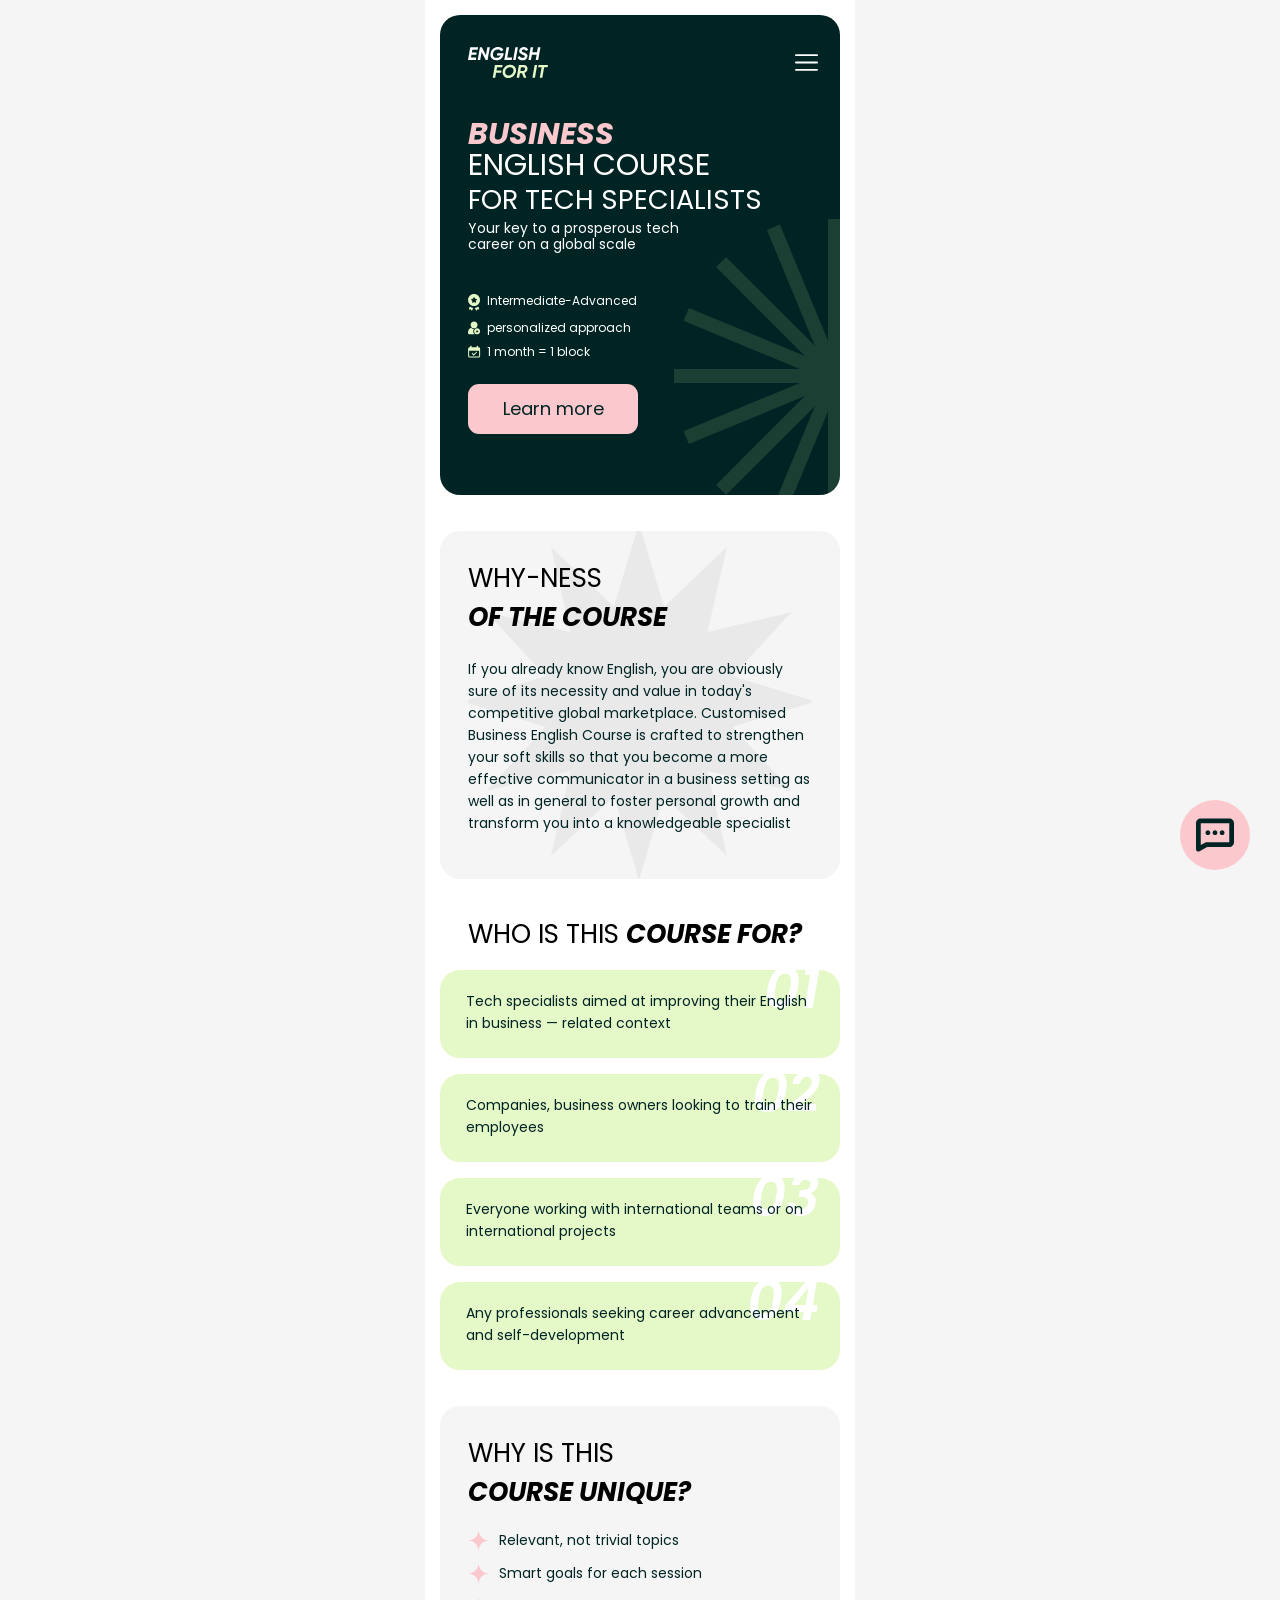
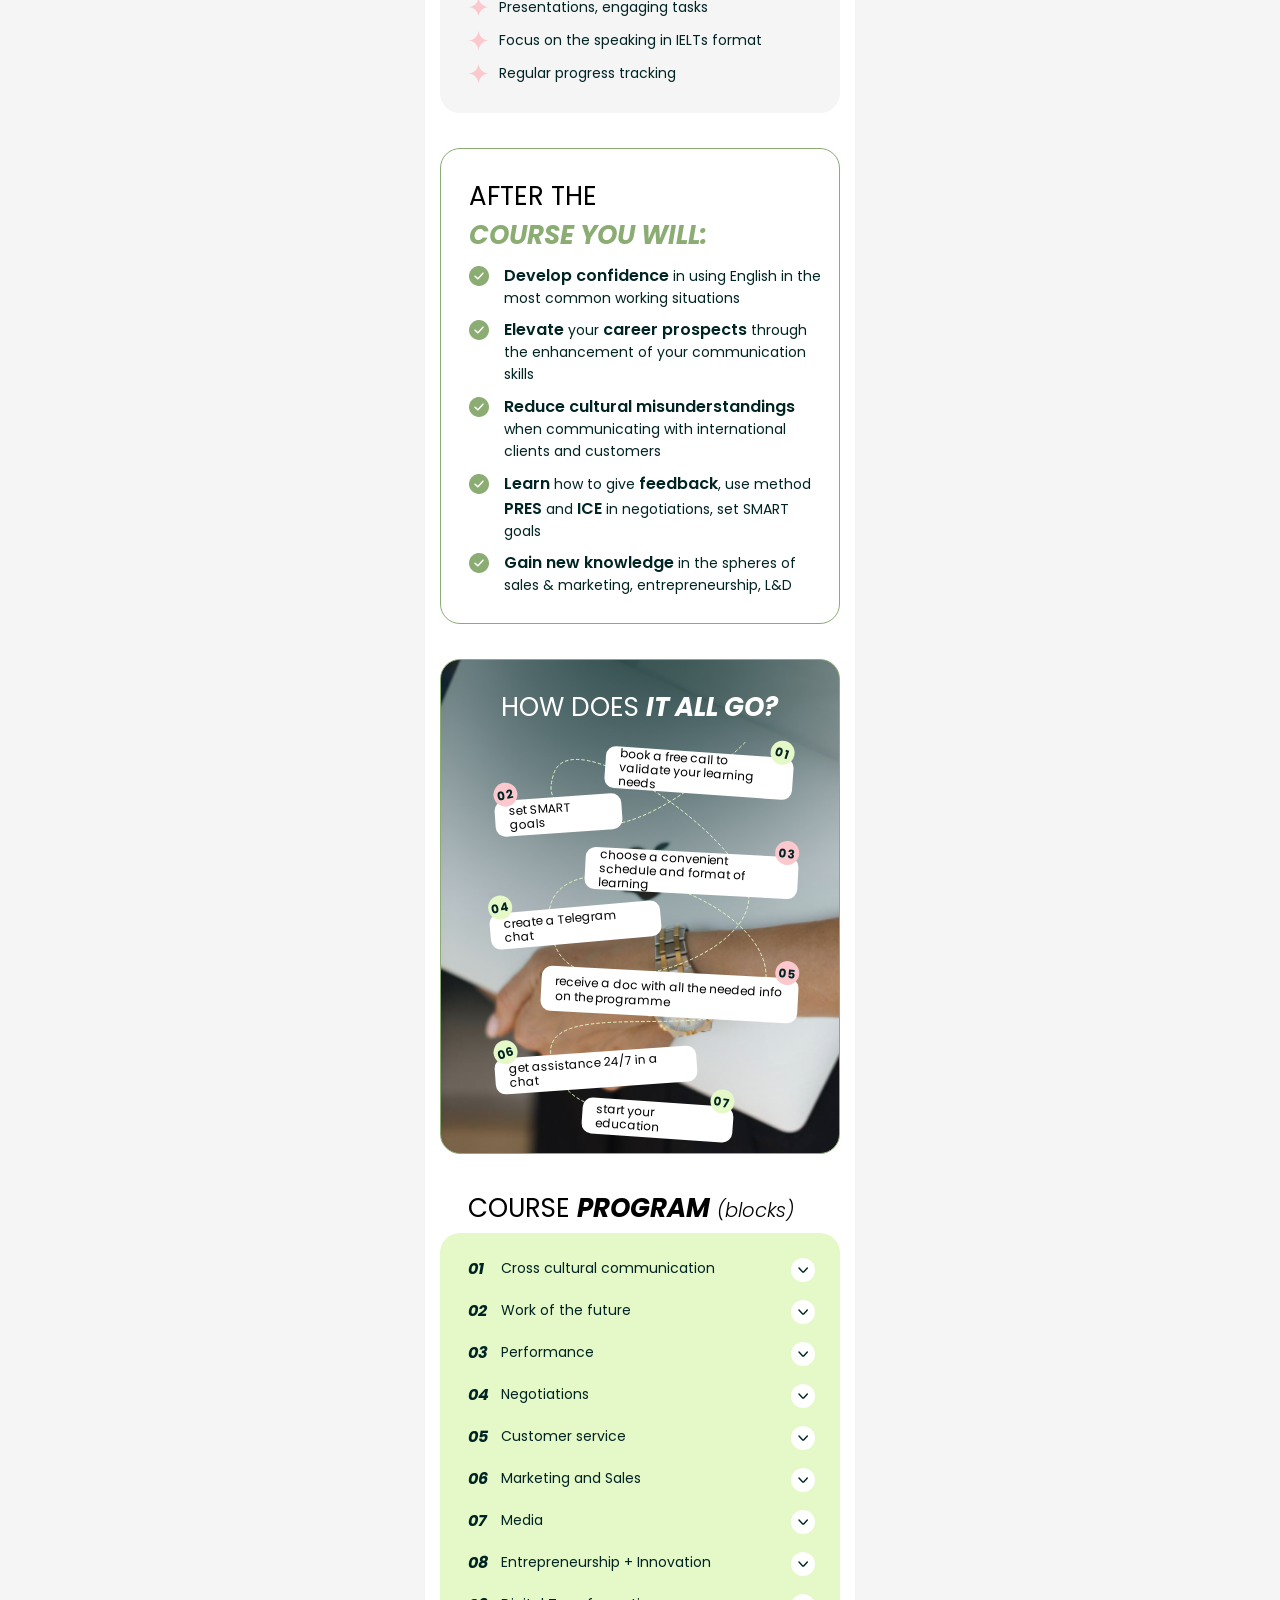
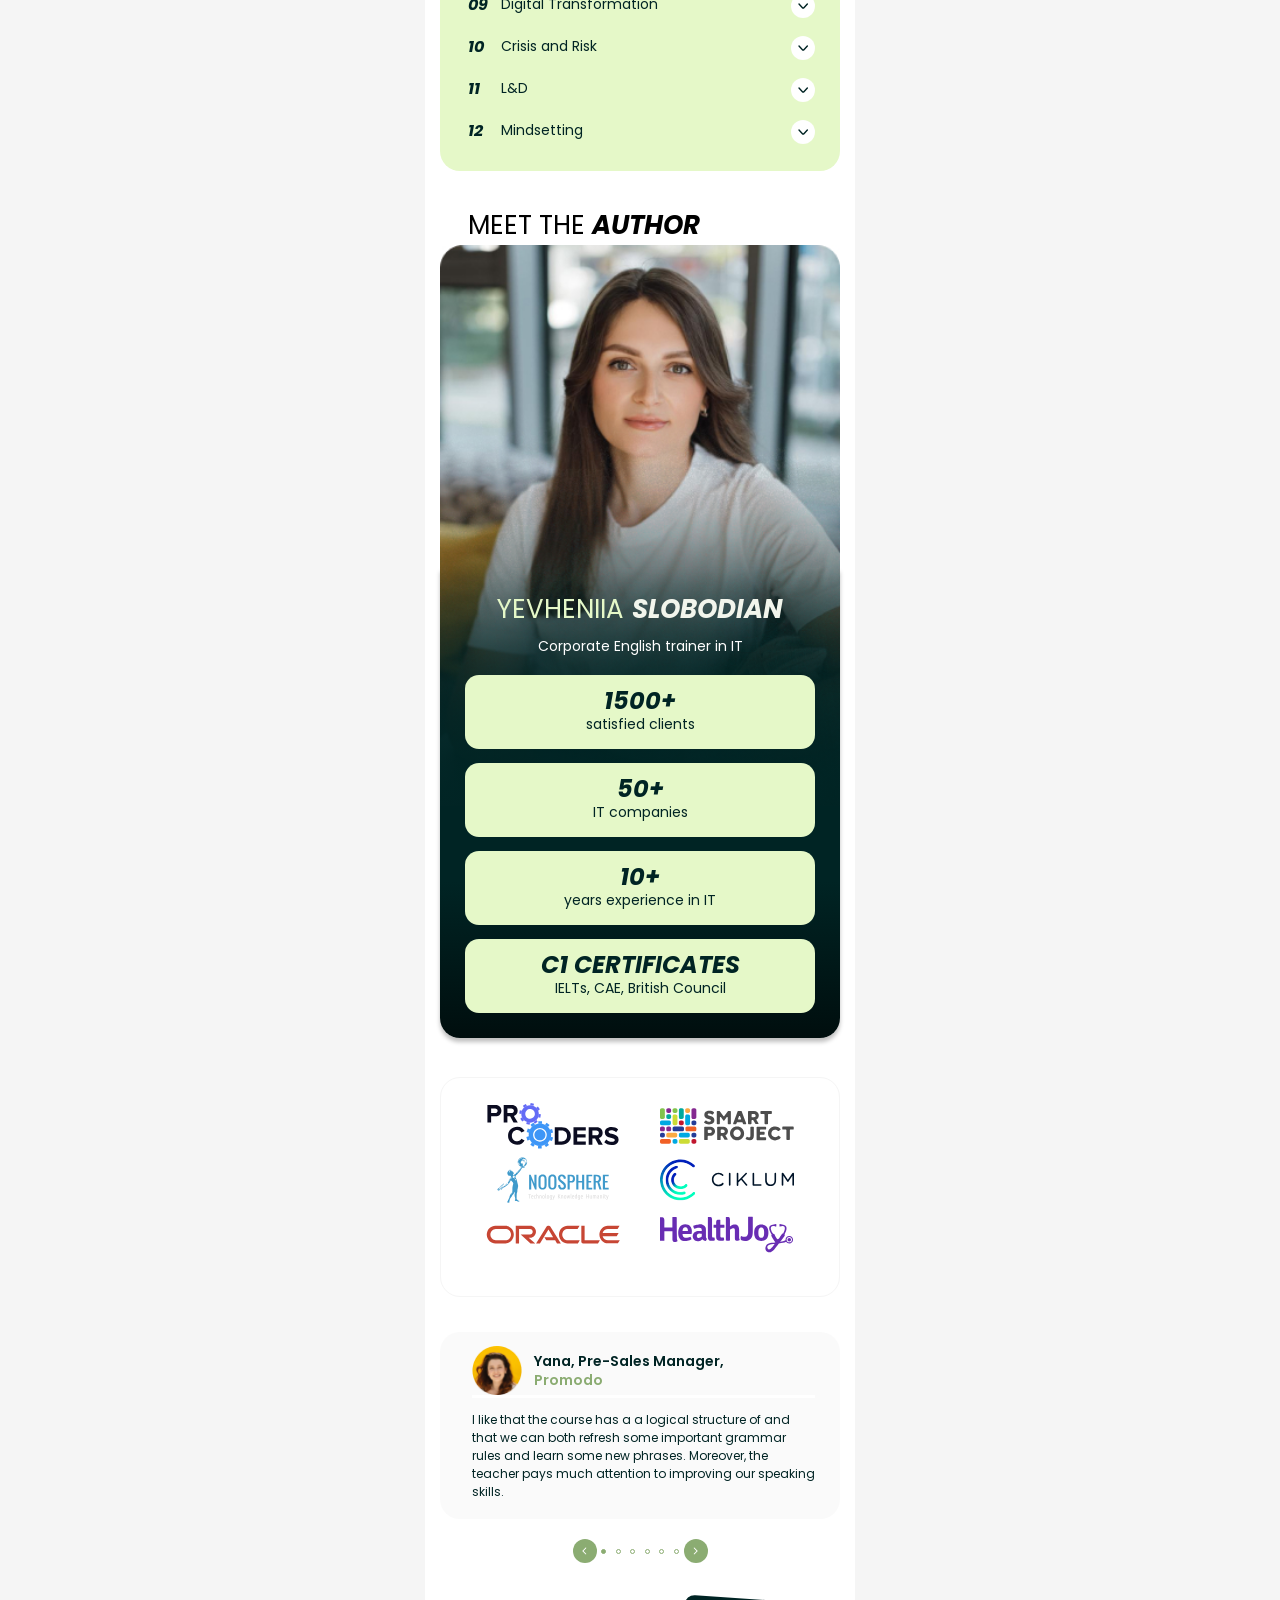
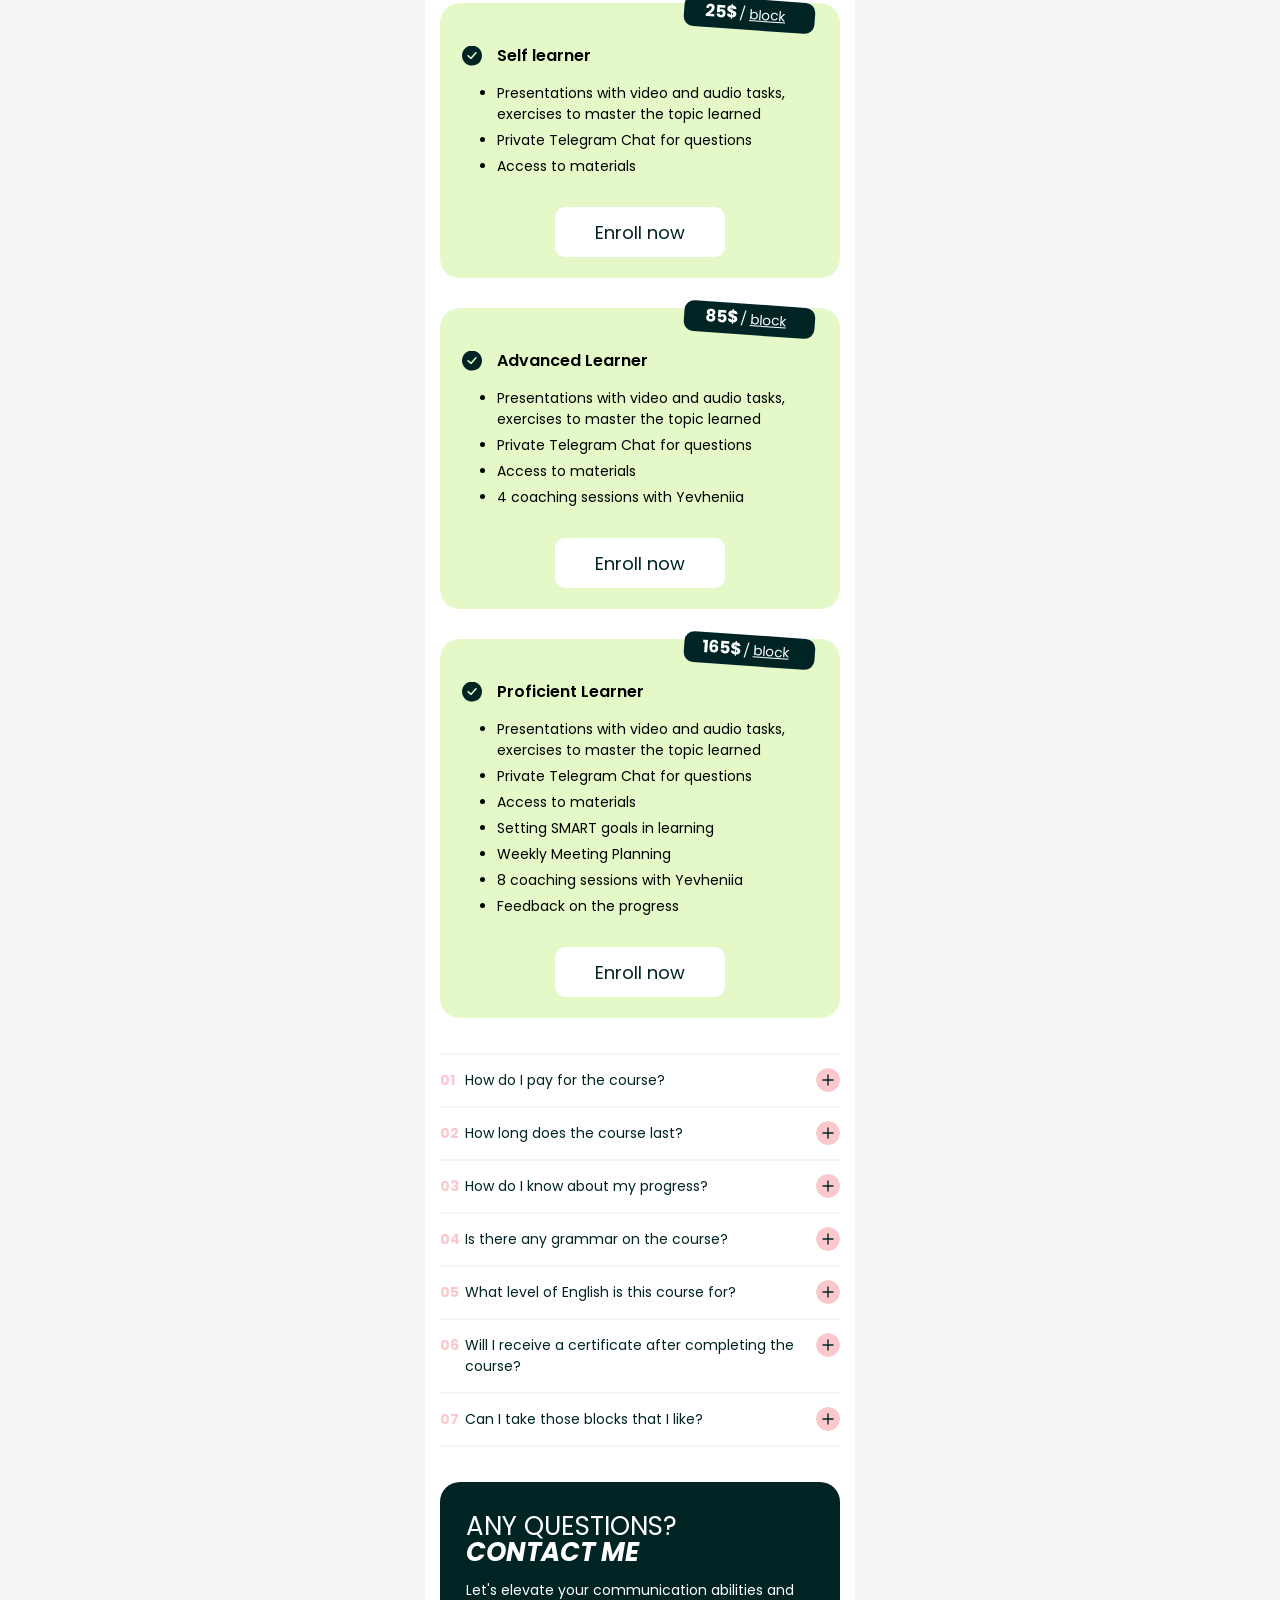
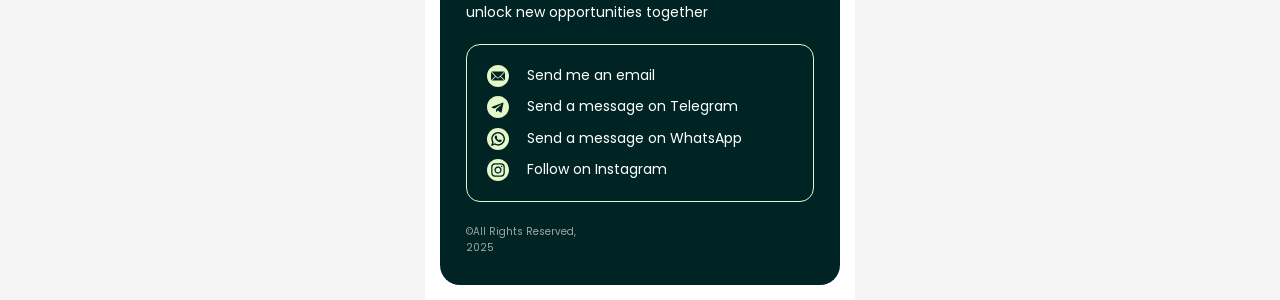
==== commit cf590861: "updated with lts" ====
--- a/index.html
+++ b/index.html
@@ -12,14 +12,43 @@
       type="image/png"
       href="/icons/logo_for_browser.png"
     />
+
+    <link rel="preconnect" href="https://fonts.googleapis.com">
+    <link rel="preconnect" href="https://fonts.gstatic.com" crossorigin>
+    <link href="https://fonts.googleapis.com/css2?family=Poppins:ital,wght@0,100;0,200;0,300;0,400;0,500;0,600;0,700;0,800;0,900;1,100;1,200;1,300;1,400;1,500;1,600;1,700;1,800;1,900&display=swap" rel="stylesheet">
+
     <!-- додати тег опису нашої сторінки -->
+    <link rel="stylesheet" href="css/fonts.css" />
+    <link rel="stylesheet" href="css/animations.css" />
     <link rel="stylesheet" href="css/styles.css" />
+
+    <script type="text/javascript" src="/js/index.js"></script>
   </head>
   <body>
     <main>
       <div class="wrapper">
+
+        <div class="contact-me-wrapper">
+          <div class="float-icon">
+            <div class="pulse"></div>
+            <div class="icon-wrapper">
+              <i></i>
+            </div>
+          </div>
+          <div class="icon-menu">
+            <ul>
+              <li class="telegram">
+                <a href="https://t.me/jenny_slb" target="_blank">Telegram</a>
+              </li>
+              <li class="whatsapp">
+                <a href="https://wa.me/48698157670" target="_blank">WhatsApp</a>
+              </li>
+            </ul>
+          </div>
+        </div>
+
         <section class="main">
-          <div>
+          <div class="section__head">
             <img src="icons/logo.svg" alt="logo" class="logo" />
             <!-- бургер-меню, которое буду создавать с помощью CSS + JS. Пока вставляю иконку, которую нужно будет удалить в будущем. Продумать аниацию с изображением, когда будет открываться бургер-меню, чтоб человек видел, что оно открыто и его нужно закрыть через взаимодействие с измененным элементом -->
             <img src="icons/burger_menu.svg" alt="menu" class="menu_mobile" />
@@ -48,18 +77,18 @@
                         src="/icons/contacts/bg_light/email_icon_light.svg"
                         alt="Send me an email"
                     /></a>
-                    <a href="#" target="_blank"
+                    <a href="https://t.me/jenny_slb" target="_blank"
                       ><img
                         src="/icons/contacts/bg_light/telegram_icon_light.svg"
                         alt="Send a message on Telegram"
                     /></a>
-                    <a href="#" target="_blank"
-                      ><img
-                        src="/icons/contacts/bg_light/phone_icon_light.svg"
-                        alt="Book a call"
+                    <a href="https://wa.me/48698157670" target="_blank"
+                      ><img class="shrinked-img dark" width="22px"
+                      src="/icons/contacts/bg_dark/whatsapp_icon_dark2.svg"
+                        alt="Send a message on WhatsApp"
                     /></a>
                     <a
-                      href="https://www.instagram.com/english_lab_forit?utm_source=ig_web_button_share_sheet&igsh=ZDNlZDc0MzIxNw=="
+                      href="https://www.instagram.com/english_forit?igsh=MXd3eHRzNDBtemhjMQ=="
                       target="_blank"
                       ><img
                         src="/icons/contacts/bg_light/instagram_icon_light.svg"
@@ -93,11 +122,31 @@
               />personalized approach
             </li>
             <li class="details__item">
-              <img src="icons/duration.svg" alt="duration" />10 - 12 months
+              <img src="icons/duration.svg" alt="duration" />1 month = 1 block
             </li>
           </ul>
 
-          <button class="btn">Learn more</button>
+          <a href="#program">
+            <button class="btn">Learn more</button>
+          </a>
+
+          <!-- <a href="#price">
+            <button class="btn">Pricing</button>
+          </a> -->
+
+          <div class="decor-wrapper">
+            <div class="decor">
+              <div class="decor-item"></div>
+              <div class="decor-item"></div>
+              <div class="decor-item"></div>
+              <div class="decor-item"></div>
+              <div class="decor-item"></div>
+              <div class="decor-item"></div>
+              <div class="decor-item"></div>
+              <div class="decor-item"></div>
+            </div>
+          </div>
+          
         </section>
 
         <section class="why" id="whyness">
@@ -171,27 +220,27 @@
 
           <ul class="after__list">
             <li class="after__item text">
-              <span class="text_bold">Develop confidence</span> in using English
+              <span class="text_semi_bold">Develop confidence</span> in using English
               in the most common working situations
             </li>
             <li class="after__item text">
-              <span class="text_bold">Elevate</span> your
-              <span class="text_bold">career prospects</span> through the
+              <span class="text_semi_bold">Elevate</span> your
+              <span class="text_semi_bold">career prospects</span> through the
               enhancement of your communication skills
             </li>
             <li class="after__item text">
-              <span class="text_bold">Reduce cultural misunderstandings</span>
+              <span class="text_semi_bold">Reduce cultural misunderstandings</span>
               when communicating with international clients and customers
             </li>
             <li class="after__item text">
-              <span class="text_bold">Learn</span> how to give
-              <span class="text_bold">feedback</span>, use method
-              <span class="text_bold">PRES</span> and
-              <span class="text_bold">ICE</span> in negotiations, set
+              <span class="text_semi_bold">Learn</span> how to give
+              <span class="text_semi_bold">feedback</span>, use method
+              <span class="text_semi_bold">PRES</span> and
+              <span class="text_semi_bold">ICE</span> in negotiations, set
               <span>SMART</span> goals
             </li>
             <li class="after__item text">
-              <span class="text_bold">Gain new knowledge</span> in the spheres
+              <span class="text_semi_bold">Gain new knowledge</span> in the spheres
               of sales & marketing, entrepreneurship, L&D
             </li>
           </ul>
@@ -239,37 +288,18 @@
           <h2 class="title">
             course
             <span class="title__bold">program</span>
+            <small>(blocks)</small>
           </h2>
 
           <ol class="program__list">
-            <!-- элемент li будет состоять из 1 - номер, 2 - текст , 3 - стрелка в низ -->
-
-            <!-- 
-            <li class="question__item">
-              <div class="question__text">
-                <span class="question__sequence">07</span>
-                Can I take those blocks that I like?
-              </div>
-              <div class="show">
-                <img
-                  src="./icons/question_item_show_icon.svg"
-                  alt="show answer"
-                />
-              </div>
-              <div class="answer__text">
-                Yes, it's possible to take those blocks that are the most
-                relevant to you
-              </div>
-            </li>
-             -->
-            <li class="program__item">
-              <div class="topic">
-                <span class="program__number">01</span>
+            <li class="program__item">
+              <div class="topic">
+                <!-- <span class="program__number">01</span> -->
                 Cross cultural communication
               </div>
-              <div class="open">
-                <img src="./icons/arrow_down.svg" alt="open" />
-              </div>
+              <!-- <div class="open">
+                <img src="./icons/arrow_down.svg" alt="open" />
+              </div> -->
               <ul class="topic__detail">
                 <li>High/low context cultures</li>
                 <li>Small talk</li>
@@ -281,11 +311,12 @@
 
             <li class="program__item">
               <div class="topic">
-                <span class="program__number">02</span>Work of the future
-              </div>
-              <div class="open">
-                <img src="./icons/arrow_down.svg" alt="open" />
-              </div>
+                <!-- <span class="program__number">02</span> -->
+                Work of the future
+              </div>
+              <!-- <div class="open">
+                <img src="./icons/arrow_down.svg" alt="open" />
+              </div> -->
               <ul class="topic__detail">
                 <li>Future professions</li>
                 <li>Teamwork</li>
@@ -297,11 +328,12 @@
 
             <li class="program__item">
               <div class="topic">
-                <span class="program__number">03</span>Performance
-              </div>
-              <div class="open">
-                <img src="./icons/arrow_down.svg" alt="open" />
-              </div>
+                <!-- <span class="program__number">03</span> -->
+                Performance
+              </div>
+              <!-- <div class="open">
+                <img src="./icons/arrow_down.svg" alt="open" />
+              </div> -->
               <ul class="topic__detail">
                 <li>Feelings</li>
                 <li>Job Interview</li>
@@ -314,11 +346,12 @@
 
             <li class="program__item">
               <div class="topic">
-                <span class="program__number">04</span>Negotiations
-              </div>
-              <div class="open">
-                <img src="./icons/arrow_down.svg" alt="open" />
-              </div>
+                <!-- <span class="program__number">04</span> -->
+                Negotiations
+              </div>
+              <!-- <div class="open">
+                <img src="./icons/arrow_down.svg" alt="open" />
+              </div> -->
               <ul class="topic__detail">
                 <li>Negotiations. Types of negotiations</li>
                 <li>Conflicts</li>
@@ -331,11 +364,12 @@
 
             <li class="program__item">
               <div class="topic">
-                <span class="program__number">05</span>Customer service
-              </div>
-              <div class="open">
-                <img src="./icons/arrow_down.svg" alt="open" />
-              </div>
+                <!-- <span class="program__number">05</span> -->
+                Customer service
+              </div>
+              <!-- <div class="open">
+                <img src="./icons/arrow_down.svg" alt="open" />
+              </div> -->
               <ul class="topic__detail">
                 <li>Customer loyalty and LTV</li>
                 <li>Maslow's Pyramid of needs & Pyramid of customer needs</li>
@@ -347,11 +381,12 @@
 
             <li class="program__item">
               <div class="topic">
-                <span class="program__number">06</span>Marketing and Sales
-              </div>
-              <div class="open">
-                <img src="./icons/arrow_down.svg" alt="open" />
-              </div>
+                <!-- <span class="program__number">06</span> -->
+                Marketing and Sales
+              </div>
+              <!-- <div class="open">
+                <img src="./icons/arrow_down.svg" alt="open" />
+              </div> -->
               <ul class="topic__detail">
                 <li>Advertising</li>
                 <li>Going viral</li>
@@ -364,11 +399,12 @@
 
             <li class="program__item">
               <div class="topic">
-                <span class="program__number">07</span>Media
-              </div>
-              <div class="open">
-                <img src="./icons/arrow_down.svg" alt="open" />
-              </div>
+                <!-- <span class="program__number">07</span> -->
+                Media
+              </div>
+              <!-- <div class="open">
+                <img src="./icons/arrow_down.svg" alt="open" />
+              </div> -->
               <ul class="topic__detail">
                 <li>Social Media</li>
                 <li>Sources of information</li>
@@ -381,12 +417,12 @@
 
             <li class="program__item">
               <div class="topic">
-                <span class="program__number">08</span>Entrepreneurship +
-                Innovation
-              </div>
-              <div class="open">
-                <img src="./icons/arrow_down.svg" alt="open" />
-              </div>
+                <!-- <span class="program__number">08</span> -->
+                Entrepreneurship + Innovation
+              </div>
+              <!-- <div class="open">
+                <img src="./icons/arrow_down.svg" alt="open" />
+              </div> -->
               <ul class="topic__detail">
                 <li>Innovation</li>
                 <li>Creativity</li>
@@ -400,11 +436,12 @@
 
             <li class="program__item">
               <div class="topic">
-                <span class="program__number">09</span>Digital Transformation
-              </div>
-              <div class="open">
-                <img src="./icons/arrow_down.svg" alt="open" />
-              </div>
+                <!-- <span class="program__number">09</span> -->
+                Digital Transformation
+              </div>
+              <!-- <div class="open">
+                <img src="./icons/arrow_down.svg" alt="open" />
+              </div> -->
               <ul class="topic__detail">
                 <li>Does science matter?</li>
                 <li>Technologies</li>
@@ -415,11 +452,12 @@
 
             <li class="program__item">
               <div class="topic">
-                <span class="program__number">10</span>Crisis and Risk
-              </div>
-              <div class="open">
-                <img src="./icons/arrow_down.svg" alt="open" />
-              </div>
+                <!-- <span class="program__number">10</span> -->
+                Crisis and Risk
+              </div>
+              <!-- <div class="open">
+                <img src="./icons/arrow_down.svg" alt="open" />
+              </div> -->
               <ul class="topic__detail">
                 <li>Changes</li>
                 <li>Risk management</li>
@@ -433,11 +471,12 @@
 
             <li class="program__item">
               <div class="topic">
-                <span class="program__number">11</span>L&D
-              </div>
-              <div class="open">
-                <img src="./icons/arrow_down.svg" alt="open" />
-              </div>
+                <!-- <span class="program__number">11</span> -->
+                L&D
+              </div>
+              <!-- <div class="open">
+                <img src="./icons/arrow_down.svg" alt="open" />
+              </div> -->
               <ul class="topic__detail">
                 <li>Imagination and inspiration</li>
                 <li>Ranting/ raving</li>
@@ -448,11 +487,12 @@
 
             <li class="program__item">
               <div class="topic">
-                <span class="program__number">12</span>Mindsetting
-              </div>
-              <div class="open">
-                <img src="./icons/arrow_down.svg" alt="open" />
-              </div>
+                <!-- <span class="program__number">12</span> -->
+                Mindsetting
+              </div>
+              <!-- <div class="open">
+                <img src="./icons/arrow_down.svg" alt="open" />
+              </div> -->
               <ul class="topic__detail">
                 <li>Time</li>
                 <li>Stress and relaxation</li>
@@ -531,15 +571,15 @@
 
         <section class="feedback">
           <div class="feedback__wrapper">
-            <div class="feedback__card">
+            <div class="feedback__card current">
               <div class="card__header">
                 <img
                   src="./icons/students/yana_avatar.png"
-                  alt="Yana, Pre-Sales Manager for the company ProCoders"
+                  alt="Yana, Pre-Sales Manager for the company Promodo"
                   class="avatar"
                 />
                 <div class="avatar__info">
-                  Yana, Pre-Sales Manager, <span>ProCoders</span>
+                  Yana, Pre-Sales Manager, <span>Promodo</span>
                 </div>
               </div>
               <div class="divider"></div>
@@ -550,8 +590,7 @@
                 our speaking skills.
               </p>
             </div>
-            <!-- заготовка для слайдера отзывов -->
-            <!-- <div class="feedback__card">
+            <div class="feedback__card">
               <div class="card__header">
                 <img
                   src="./icons/students/alex_avatar.png"
@@ -569,16 +608,16 @@
                 towards the next level. Email writing is the best. Very useful
                 in my job.
               </p>
-            </div> -->
-            <!-- <div class="feedback__card">
+            </div>
+            <div class="feedback__card">
               <div class="card__header">
                 <img
                   src="./icons/students/jaroslav_avatar.png"
-                  alt="Jaroslav, Project Manager for the company Ein-des-ein"
+                  alt="Yaroslav, Project Manager for the company Ein-des-ein"
                   class="avatar"
                 />
                 <div class="avatar__info">
-                  Jaroslav, Project Manager,<span>Ein-des-ein</span>
+                  Yaroslav, Project Manager,<span>Ein-des-ein</span>
                 </div>
               </div>
               <div class="divider"></div>
@@ -591,8 +630,8 @@
                 everything in a way that's easy to understand, even complex
                 topics. I highly recommend these classes!
               </p>
-            </div> -->
-            <!-- <div class="feedback__card">
+            </div>
+            <div class="feedback__card">
               <div class="card__header">
                 <img
                   src="./icons/students/viktoria_avatar.png"
@@ -609,8 +648,8 @@
                 interesting and relevant. The only thing I would like to add is
                 more exercises that would help memorise new words.
               </p>
-            </div> -->
-            <!-- <div class="feedback__card">
+            </div>
+            <div class="feedback__card">
               <div class="card__header">
                 <img
                   src="./icons/students/ann_avatar.png"
@@ -627,14 +666,14 @@
                 interesting questions to discuss. All of tasks are relevant,
                 either listening or vocabulary ones;)
               </p>
-            </div> -->
-            <!-- <div class="feedback__card">
+            </div>
+            <div class="feedback__card">
               <div class="card__header">
                 <img
                   src="./icons/students/kate_avatar.png"
                   alt="Kate, Customer Support Team Lead for the company Smart Project" class="avatar"
                 />
-                <div class="avatar__info">Kate, Customer Support Team Lead, <span">Smart Project</span>
+                <div class="avatar__info">Kate, Customer Support Team Lead, <span>Smart Project</span>
                 </div>
               </div>
               <div class="divider"></div>
@@ -642,13 +681,17 @@
                 Interesting topics and specialized vocabulary, new knowledge and
                 personal growth. This is exactly what I need.
               </p>
-            </div> -->
+            </div>
 
             <!-- перелистывание слайдера -->
-            <div class="feedback-slider">
-              <div class="feedback-slider__arrow">
-                <img src="./icons/slider/arrow_left.svg" alt="" />
-              </div>
+            
+          </div>
+          <div class="feedback-slider">
+            <div class="feedback-slider__arrow prev">
+              <img src="./icons/slider/arrow_left.svg" alt="" />
+            </div>
+            <div class="feedback-slider__arrow next">
+              <img src="./icons/slider/arrow_left.svg" alt="" />
             </div>
           </div>
         </section>
@@ -658,28 +701,60 @@
             <!-- * моя логика: если выделен блок , цвет блока меняется на черный , область стрелки на белый, кнопка на розовый #fbc8cd (var(--2)) (скорее всего через JS)? -->
             <!-- * кнопка у нас ведет к записи или написать, то есть нужео будет подтянуть ссылку или отправку данных -->
             <li class="price__item">
-              <div class="rate">20$ <span>/1 hour</span></div>
+              <div class="rate">25$ <span><a href="#program">block</a></span></div>
               <p class="format__info">
-                <img src="./icons/ckeck-dark.svg" alt="" />Individually or 1 -
-                on - 1
+                <img src="./icons/check-dark.svg" alt="" />Self learner
               </p>
-              <button class="enroll">Enroll now</button>
+              <!-- <small>
+                
+              </small> -->
+              <ul class="price__details">
+                <li>Presentations with video and audio tasks, exercises to master the topic learned</li>
+                <li>Private Telegram Chat for questions</li>
+                <li>Access to materials</li>
+              </ul>
+              <a href="https://t.me/jenny_slb" target="_blank" class="button__wrapper">
+                <button class="enroll">Enroll now</button>
+              </a>
             </li>
             <li class="price__item">
-              <div class="rate">25$ <span>/1 hour</span></div>
+              <div class="rate">85$ <span><a href="#program">block</a></span></div>
               <p class="format__info">
-                <img src="./icons/ckeck-dark.svg" alt="" />Mini group: 2 people
-                max
+                <img src="./icons/check-dark.svg" alt="" />Advanced Learner
               </p>
-              <button class="enroll">Enroll now</button>
+              <!-- <small>
+                <a href="#program">1 block to choose</a>
+              </small> -->
+              <ul class="price__details">
+                <li>Presentations with video and audio tasks, exercises to master the topic learned</li>
+                <li>Private Telegram Chat for questions</li>
+                <li>Access to materials</li>
+                <li>4 coaching sessions with Yevheniia</li>
+              </ul>
+              <a href="https://t.me/jenny_slb" target="_blank" class="button__wrapper">
+                <button class="enroll">Enroll now</button>
+              </a>
             </li>
             <li class="price__item">
-              <div class="rate">30$ <span>/1 hour</span></div>
+              <div class="rate">165$ <span><a href="#program">block</a></span></div>
               <p class="format__info">
-                <img src="./icons/ckeck-dark.svg" alt="" />Corporate learning: 3
-                people+
+                <img src="./icons/check-dark.svg" alt="" />Proficient Learner
               </p>
-              <button class="enroll">Enroll now</button>
+              <!-- <small>
+                <a href="#program">1 block to choose</a>
+              </small> -->
+              <ul class="price__details">
+                <li>Presentations with video and audio tasks, exercises to master the topic learned</li>
+                <li>Private Telegram Chat for questions</li>
+                <li>Access to materials</li>
+                <li>Setting SMART goals in learning</li>
+                <li>Weekly Meeting Planning</li>
+                <li>8 coaching sessions with Yevheniia</li>
+                <li>Feedback on the progress</li>
+              </ul>
+              <a href="https://t.me/jenny_slb" target="_blank" class="enroll">
+                Enroll now
+              </a>
             </li>
           </ul>
         </section>
@@ -688,130 +763,128 @@
           <ol class="questions__list">
             <!-- элемент li будет состоять из 1 - номер, 2 - текст , 3 - плюсик, который при нажатии будет открывать скрытый текст -->
             <!-- при нажатии на "+" открывается скрытый текст и при этом "+" меняется на "-", после нажания на "-" текст скрывается и "-" меняется на "+" -->
+            
             <li class="question__item">
               <div class="question__text">
-                <span class="question__sequence">01</span>
+                <!-- <span class="question__sequence">01</span> -->
                 How do I pay for the course?
               </div>
-              <div class="show">
+              <!-- <div class="show">
                 <img
                   src="./icons/question_item_show_icon.svg"
                   alt="show answer"
                 />
-              </div>
+              </div> -->
               <div class="answer__text">
-                The payment is due monthly onto my card or account after the
-                final lesson of the current month, invoice provided on request
-              </div>
-            </li>
-            <div class="question__divider"></div>
+                The payment is done monthly by the 5th day of the current month on 100% prepayment condition to the PE bank account. Invoice can be provided on request
+              </div>
+            </li>
+            <!-- <div class="question__divider"></div> -->
 
             <li class="question__item">
               <div class="question__text">
-                <span class="question__sequence">02</span>
+                <!-- <span class="question__sequence">02</span> -->
                 How long does the course last?
               </div>
-              <div class="show">
+              <!-- <div class="show">
                 <img
                   src="./icons/question_item_show_icon.svg"
                   alt="show answer"
                 />
-              </div>
+              </div> -->
               <div class="answer__text">
-                It all depends on the learners' goals, abilities and frequency
-                of meetings. Counting on 2 meetings per week, the course may
-                endure for 10 - 12 month
-              </div>
-            </li>
-            <div class="question__divider"></div>
+                On average one block is covered within a month, though it all depends on the learners&amp; goals, abilities and frequency of meetings
+              </div>
+            </li>
+            <!-- <div class="question__divider"></div> -->
 
             <li class="question__item">
               <div class="question__text">
-                <span class="question__sequence">03</span>
+                <!-- <span class="question__sequence">03</span> -->
                 How do I know about my progress?
               </div>
-              <div class="show">
+              <!-- <div class="show">
                 <img
                   src="./icons/question_item_show_icon.svg"
                   alt="show answer"
                 />
-              </div>
+              </div> -->
               <div class="answer__text">
                 There are tests on each block to check the learners' progress
               </div>
             </li>
-            <div class="question__divider"></div>
+            <!-- <div class="question__divider"></div> -->
 
             <li class="question__item">
               <div class="question__text">
-                <span class="question__sequence">04</span>
+                <!-- <span class="question__sequence">04</span> -->
                 Is there any grammar on the course?
               </div>
-              <div class="show">
+              <!-- <div class="show">
                 <img
                   src="./icons/question_item_show_icon.svg"
                   alt="show answer"
                 />
-              </div>
+              </div> -->
               <div class="answer__text">
                 There are 2-3 grammar topics to revise in each block and still
                 the course focuses mostly on speaking and learning new
                 vocabulary
               </div>
             </li>
-            <div class="question__divider"></div>
+            <!-- <div class="question__divider"></div> -->
 
             <li class="question__item">
               <div class="question__text">
-                <span class="question__sequence">05</span>
+                <!-- <span class="question__sequence">05</span> -->
                 What level of English is this course for?
               </div>
-              <div class="show">
+              <!-- <div class="show">
                 <img
                   src="./icons/question_item_show_icon.svg"
                   alt="show answer"
                 />
-              </div>
+              </div> -->
               <div class="answer__text">
                 Intermediate Strong - Upper-Intermediate - Advanced
               </div>
             </li>
-            <div class="question__divider"></div>
+            <!-- <div class="question__divider"></div> -->
 
             <li class="question__item">
               <div class="question__text">
-                <span class="question__sequence">06</span>
+                <!-- <span class="question__sequence">06</span> -->
                 Will I receive a certificate after completing the course?
               </div>
-              <div class="show">
+              <!-- <div class="show">
                 <img
                   src="./icons/question_item_show_icon.svg"
                   alt="show answer"
                 />
-              </div>
+              </div> -->
               <div class="answer__text">
-                Intermediate Strong - Upper-Intermediate - Advanced
-              </div>
-            </li>
-            <div class="question__divider"></div>
+                I do not issue certificates yet
+              </div>
+            </li>
+            <!-- <div class="question__divider"></div> -->
 
             <li class="question__item">
               <div class="question__text">
-                <span class="question__sequence">07</span>
+                <!-- <span class="question__sequence">07</span> -->
                 Can I take those blocks that I like?
               </div>
-              <div class="show">
+              <!-- <div class="show">
                 <img
                   src="./icons/question_item_show_icon.svg"
                   alt="show answer"
                 />
-              </div>
+              </div> -->
               <div class="answer__text">
                 Yes, it's possible to take those blocks that are the most
                 relevant to you
               </div>
             </li>
-            <div class="question__divider"></div>
+            <!-- <div class="question__divider"></div> -->
           </ol>
         </section>
 
@@ -844,16 +917,16 @@
                 src="./icons/contacts/bg_dark/telegram_icon_dark.svg"
                 alt="Send a message on Telegram"
               />
-              <a href="#" target="_blank" class="contact__desc"
+              <a href="https://t.me/jenny_slb" target="_blank" class="contact__desc"
                 >Send a message on Telegram</a
               >
             </li>
             <li class="contact__item">
-              <img
-                src="./icons/contacts/bg_dark/phone_icon_dark.svg"
-                alt="Book a call"
+              <img class="shrinked-img light"
+                src="/icons/contacts/bg_dark/whatsapp_icon_dark.svg"
+                alt="Send a message on WhatsApp"
               />
-              <a href="#" target="_blank" class="contact__desc">Book a call</a>
+              <a href="https://wa.me/48698157670" target="_blank" class="contact__desc">Send a message on WhatsApp</a>
             </li>
             <li class="contact__item">
               <img
@@ -861,7 +934,7 @@
                 alt="Follow on Instagram"
               />
               <a
-                href="https://www.instagram.com/english_lab_forit?utm_source=ig_web_button_share_sheet&igsh=ZDNlZDc0MzIxNw=="
+                href="https://www.instagram.com/english_forit?igsh=MXd3eHRzNDBtemhjMQ=="
                 target="_blank"
                 class="contact__desc"
                 >Follow on Instagram</a
@@ -870,17 +943,13 @@
           </ol>
 
           <div class="footer">
-            <span>&copy;All Rights Reserved, 2024</span>
+            <span>&copy;All Rights Reserved, 2025</span>
             <!-- * добавить ccылку на внешний документ или страницу с информацией о правилах оплаты и возврата -->
-            <a href="#" target="_blank" class="link_external"
-              >Payments and refunds</a
-            >
+            <a href="javascript:void(0)" target="_blank" class="link_external">Payments and refunds</a>
             <!-- * добавить ccылку на внешний документ или страницу с информацией о Terms and conditions -->
-            <a href="#" target="_blank" class="link_external"
-              >Terms and conditions</a
-            >
+            <a href="javascript:void(0)" target="_blank" class="link_external">Terms and conditions</a>
             <!-- * добавить ccылку на внешний документ или страницу с информацией о Privacy policy -->
-            <a href="#" target="_blank" class="link_external">Privacy policy</a>
+            <a href="javascript:void(0)" target="_blank" class="link_external">Privacy policy</a>
           </div>
         </section>
       </div>
--- a/css/fonts.css
+++ b/css/fonts.css
@@ -0,0 +1,7 @@
+:root {
+    --font-regular: 400 1rem "Poppins";
+    --font-bold: 700 1rem "Poppins";
+    --font-semi-bold: 600 1rem "Poppins";
+    --font-bold-italic: italic 700 1rem "Poppins";
+    --font-semi-bold-italic: italic 600 1rem "Poppins";
+}
--- a/css/animations.css
+++ b/css/animations.css
@@ -0,0 +1,29 @@
+﻿@keyframes rotation {
+    0%,100%,50% {
+        transform: rotate(0)
+    }
+
+    25% {
+        transform: rotate(30deg)
+    }
+
+    75% {
+        transform: rotate(-30deg)
+    }
+}
+
+@keyframes pulsation {
+    0% {
+        transform: scale(0);
+        opacity: 1
+    }
+
+    50% {
+        opacity: .6
+    }
+
+    to {
+        transform: scale(1);
+        opacity: 0
+    }
+}
--- a/css/styles.css
+++ b/css/styles.css
@@ -1,35 +1,65 @@
 /* в будущем цвета заменить на переменные */
+:root {
+  --color-bg-primary: #ffffff;
+  --color-bg-secondary: #e9e9e9;
+  --color-section-primary: #002424;
+  --color-section-secondary: #f5f5f5;
+  --color-tile-primary: #e5f8c8;
+  --color-tile-secondary: #fbc8cd;
+  --color-tile-light: #f2f5ec;
+  --color-btn-bg: #8bac72;
+}
+
 * {
   box-sizing: border-box;
   margin: 0;
   padding: 0;
+  font: var(--font-regular);
+  font-size: inherit;
+}
+
+main {
+  background: var(--color-section-secondary);
 }
 
 .wrapper {
   max-width: 430px;
-  max-height: 6300px;
   margin: 0 auto;
-  /* border: 2px solid black; */
+  position: relative;
+  overflow-x: hidden;
+  padding: 15px;
+  background: var(--color-bg-primary);
 }
 
 .title {
-  font-weight: 400;
-  font-size: 26px;
   line-height: 108%;
   text-transform: uppercase;
+
+  font: var(--font-regular);
+  font-size: 26px;
+}
+
+.title > small {
+  font-size: 0.75em;
+  text-transform: lowercase;
+  font-style: italic;
+  font-weight: 300;
 }
 
 .title__bold {
-  font-style: italic;
-  font-weight: 700;
+  font: var(--font-bold-italic);
+  font-size: inherit;
 }
 
 .text {
-  font-weight: 400;
+  font: var(--font-regular);
   font-size: 14px;
   line-height: 157%;
-  color: #002424;
-  /* color: var(--1); */
+  color: var(--color-section-primary);
+}
+
+a.button__wrapper {
+  text-decoration: none;
 }
 
 .btn {
@@ -38,24 +68,94 @@
   border-radius: 11px;
   width: 170px;
   height: 50px;
-  background: #fbc8cd;
-  /* background: var(--2); */
-  font-weight: 400;
+  background: var(--color-tile-secondary);
+  font: var(--font-regular);
   font-size: 18px;
   line-height: 156%;
   text-align: center;
-  color: #002424;
-  /* color: var(--1); */
+  color: var(--color-section-primary);
 }
 
 /* The section Main */
 
 .main {
   min-height: 480px;
-  background-color: #002424;
+  background-color: var(--color-section-primary);
   border-radius: 20px;
   padding: 32px 22px 46px 28px;
   position: relative;
+}
+
+.main .section__head {
+  z-index: 3 !important;
+}
+
+.main *:not(.decor-wrapper) {
+  position: relative;
+  z-index: 2;
+}
+
+.main .decor-wrapper {
+  position: absolute;
+  right: 0;
+  bottom: 0;
+  width: 166px;
+  height: 276px;
+  border-bottom-right-radius: 20px;
+  overflow: hidden;
+  opacity: 0.2;
+  z-index: 1;
+}
+
+.decor-wrapper > .decor {
+  position: absolute;
+  left: 0px;
+  top: 0px;
+  height: 313px;
+  width: 322px;
+  overflow: hidden;
+}
+
+.decor-wrapper > .decor > .decor-item {
+  position: absolute;
+  width: 100%;
+  height: 14px;
+  background-color: var(--color-btn-bg);
+  display: block;
+  top: 50%;
+  left: 50%;
+}
+
+.decor-wrapper > .decor > .decor-item:nth-child(1) {
+  transform: translateX(-50%) translateY(-50%) rotate(90deg);
+}
+
+.decor-wrapper > .decor > .decor-item:nth-child(2) {
+  transform: translateX(-50%) translateY(-50%) rotate(67.5deg);
+}
+
+.decor-wrapper > .decor > .decor-item:nth-child(3) {
+  transform: translateX(-50%) translateY(-50%) rotate(45deg);
+}
+
+.decor-wrapper > .decor > .decor-item:nth-child(4) {
+  transform: translateX(-50%) translateY(-50%) rotate(22.5deg);
+}
+
+.decor-wrapper > .decor > .decor-item:nth-child(5) {
+  transform: translateX(-50%) translateY(-50%) rotate(0deg);
+}
+
+.decor-wrapper > .decor > .decor-item:nth-child(6) {
+  transform: translateX(-50%) translateY(-50%) rotate(-22.5deg);
+}
+
+.decor-wrapper > .decor > .decor-item:nth-child(7) {
+  transform: translateX(-50%) translateY(-50%) rotate(-45deg);
+}
+
+.decor-wrapper > .decor > .decor-item:nth-child(8) {
+  transform: translateX(-50%) translateY(-50%) rotate(-67.5deg);
 }
 
 .main div {
@@ -76,21 +176,19 @@
 
 .title__main {
   margin-top: 41px;
-  color: #fbc8cd;
+  color: var(--color-tile-secondary);
   font-size: 30px;
   line-height: 100%;
 }
 
 .title__main span {
   display: block;
-  color: #fff;
-  /* color: var(--5); */
+  color: var(--color-bg-primary);
   line-height: 113%;
 }
 
 .main h2 {
-  color: #fff;
-  /* color: var(--5); */
+  color: var(--color-bg-primary);
   font-size: 27px;
   line-height: 126%;
 }
@@ -99,21 +197,38 @@
   margin-top: 4px;
   max-width: 260px;
   line-height: 114%;
-  color: #fff;
-  /* color: var(--5); */
+  color: var(--color-bg-primary);
 }
 
 .menu__wrapper {
-  display: none;
+  max-height: 0;
+  display: block;
   width: 100%;
   height: 270px;
+  padding: 0;
+  border-radius: 0 0 20px 20px;
+  background-color: var(--color-tile-primary);
+  position: absolute !important;
+  top: 100%;
+  transform: translateY(31px);
+  left: 0;
+  overflow: hidden;
+  transition: all .3s ease;
+}
+
+.menu_mobile.active + .menu__wrapper {
+  max-height: 800px;
   padding: 23px 0 26px 0;
-  border-radius: 0 0 20px 20px;
-  background-color: #e5f8c8;
-  /* background-color: var(--3); */
-  position: absolute;
-  top: 84px;
-  left: 0;
+}
+
+@media screen and (max-width: 370px) {
+    .menu__wrapper {
+      position: fixed !important;
+      top: 84px;
+      width: calc(100% - 30px);
+      left: 50%;
+      transform: translateX(-50%);
+    }
 }
 
 .menu__list {
@@ -126,20 +241,18 @@
 
 .menu__item {
   padding-left: 28px;
-  /* font-family: var(--font-family); */
-  font-weight: 400;
+  font: var(--font-regular);
   font-size: 20px;
   line-height: 140%;
   text-transform: uppercase;
-  color: #002424;
-  /* color: var(--1); */
+  color: var(--color-section-primary);
 }
 
 .menu__item:nth-last-child(1) {
-  margin-top: 15px;
   display: flex;
   justify-content: space-between;
   align-items: center;
+  padding-right: 22px;
 }
 
 .icons__wrapper {
@@ -148,27 +261,27 @@
 
 .menu__item > a {
   text-decoration: none;
-  color: #002424;
+  color: var(--color-section-primary);
 }
 
 .menu__item > a span {
-  font-style: italic;
-  font-weight: 700;
+  font: var(--font-bold-italic);
+  font-size: inherit;
 }
 
 .menu__divider {
   height: 2px;
-  background-color: #fff;
-  /* background-color: var(--5); */
+  background-color: var(--color-bg-primary);
   position: relative;
   left: 0;
+  margin: 15px 0;
 }
 
 .icons__wrapper {
   display: inline-flex;
-  width: 180px;
+  width: 130px;
   height: 22px;
-  margin-right: 38px;
+  /* margin-right: 38px; */
 }
 
 .icons__wrapper > a > img {
@@ -182,11 +295,10 @@
 
 .details__item {
   margin-top: 10px;
-  font-weight: 400;
+  font: var(--font-regular);
   font-size: 12px;
   line-height: 117%;
-  color: #fff;
-  /* color: var(--5); */
+  color: var(--color-bg-primary);
   display: flex;
 }
 
@@ -218,10 +330,7 @@
 /* The section Who is this course for? */
 .audience {
   margin-top: 36px;
-  /* padding: 0 0 0 28px; */
   min-height: 360px;
-  /* border-radius: 20px; */
-  /* background-color: var(--6) */
 }
 
 .audience .title {
@@ -234,8 +343,7 @@
   margin-top: 16px;
   padding: 21px 26px 17px 26px;
   border-radius: 20px;
-  background-color: #e5f8c8;
-  /* background: var(--3); */
+  background-color: var(--color-tile-primary);
   position: relative;
 }
 
@@ -244,14 +352,11 @@
   top: 5px;
   right: 20px;
   display: inline-block;
-  /* font-family: var(--font-family); */
-  font-style: italic;
-  font-weight: 600;
+  font: var(--font-semi-bold-italic);
   font-size: 56px;
   line-height: 50%;
   text-transform: uppercase;
   color: rgb(255, 255, 255);
-  /* color: var(--5); */
   z-index: 1;
 }
 
@@ -266,8 +371,7 @@
   padding: 28px 26px 28px 28px;
   min-height: 284px;
   border-radius: 20px;
-  background-color: #f5f5f5;
-  /* background-color: var(--6) */
+  background-color: var(--color-section-secondary);
 }
 
 .uniqueness h2 span {
@@ -276,7 +380,6 @@
 
 .uniqueness__list {
   margin-top: 18px;
-  /* list-style: none; */
   list-style-type: none;
   min-height: 155px;
   display: flex;
@@ -296,8 +399,7 @@
 .after {
   margin-top: 35px;
   padding: 28px 18px 18px 28px;
-  border: 1.4px solid #8bac72;
-  /* border: 1.40px solid var(--4); */
+  border: 1.4px solid var(--color-btn-bg);
   border-radius: 20px;
 }
 
@@ -306,10 +408,7 @@
 }
 
 .title_green {
-  font-style: italic;
-  font-weight: 700;
-  color: #8bac72;
-  /* color: var(--4); */
+  color: var(--color-btn-bg);
 }
 
 .after__list {
@@ -332,7 +431,11 @@
 } */
 
 .text_bold {
-  font-weight: 600;
+  font: var(--font-bold);
+}
+
+.text_semi_bold {
+  font: var(--font-semi-bold);
 }
 
 /* The sections How does it all go? */
@@ -344,16 +447,14 @@
   background-position: 60% 65%, center center;
   background-repeat: no-repeat, no-repeat;
   background-size: 55%, cover;
-  border: 1.4px solid #8bac72;
-  /* border: 1.40px solid var(--4); */
+  border: 1.4px solid var(--color-btn-bg);
   border-radius: 20px;
 }
 
 .title_white {
   line-height: 100%;
   text-align: center;
-  color: #fff;
-  /* color: var(--5); */
+  color: var(--color-bg-primary);
 }
 
 .steps__list {
@@ -364,15 +465,12 @@
 }
 
 .steps__item {
-  background-color: #fff;
-  /* background-color: var(--5); */
+  background-color: var(--color-bg-primary);
   border-radius: 10px;
   padding: 0 14px;
-  /* text-align: center; */
   display: flex;
   justify-content: center;
   align-items: center;
-  /* position: relative; */
 }
 
 .steps__item:nth-child(1) {
@@ -449,74 +547,65 @@
   height: 24px;
   position: absolute;
   border-radius: 100%;
-  /* background: var(--3); */
-  /* font-family: var(--font-family); */
-  font-weight: 700;
+  font: var(--font-bold);
   font-size: 12px;
   line-height: 217%;
   text-transform: uppercase;
   text-align: center;
-  color: #002424;
-  /* color: var(--1); */
+  color: var(--color-section-primary);
 }
 
 .steps__item:nth-child(1) > .steps__sequence {
-  background: #e5f8c8;
-  /* background: var(--3); */
+  background: var(--color-tile-primary);
   top: -17px;
   right: 0;
   transform: rotate(14deg);
 }
 
 .steps__item:nth-child(2) > .steps__sequence {
-  background: #fbc8cd;
-  /* background: var(--2); */
+  background: var(--color-tile-secondary);
   top: -18px;
   left: 0;
   transform: rotate(-7deg);
 }
 
 .steps__item:nth-child(3) > .steps__sequence {
-  background: #fbc8cd;
-  /* background: var(--2); */
+  background: var(--color-tile-secondary);
   top: -16px;
   right: 0;
   transform: rotate(4deg);
 }
 
 .steps__item:nth-child(4) > .steps__sequence {
-  background: #e5f8c8;
-  /* background: var(--3); */
+  background: var(--color-tile-primary);
   top: -18px;
   left: 0;
   transform: rotate(-6deg);
 }
 
 .steps__item:nth-child(5) > .steps__sequence {
-  background: #fbc8cd;
-  /* background: var(--2); */
+  background: var(--color-tile-secondary);
   top: -17px;
   right: 0;
   transform: rotate(4deg);
 }
 
 .steps__item:nth-child(6) > .steps__sequence {
-  background: #e5f8c8;
-  /* background: var(--3); */
+  background: var(--color-tile-primary);
   top: -18px;
   left: 0;
   transform: rotate(-13deg);
 }
 
 .steps__item:nth-child(7) > .steps__sequence {
-  background: #e5f8c8;
-  /* background: var(--3); */
+  background: var(--color-tile-primary);
   top: -17px;
   right: 0;
   transform: rotate(4deg);
 }
 
 .text_small {
+  font: var(--font-regular);
   font-size: 12px;
   line-height: 117%;
 }
@@ -536,23 +625,20 @@
   min-height: 480px;
   padding: 25px 25px 25px 28px;
   border-radius: 20px;
-  background: #e5f8c8;
-  /* background: var(--3); */
+  background: var(--color-tile-primary);
 }
 
 .program__item {
   width: 100%;
   min-height: 21px;
-  /* font-family: var(--font-family); */
   margin-bottom: 16px;
   display: flex;
   flex-wrap: wrap;
   justify-content: space-between;
-  font-weight: 400;
+  font: var(--font-regular);
   font-size: 14px;
   line-height: 143%;
-  color: #002424;
-  /* color: var(--1); */
+  color: var(--color-section-primary);
 }
 
 .program__item:nth-last-child(1) {
@@ -561,13 +647,10 @@
 
 .program__number {
   margin-right: 11px;
-  /* font-family: var(--font-family); */
-  font-style: italic;
-  font-weight: 700;
+  font: var(--font-bold-italic);
   font-size: 16px;
   line-height: 125%;
-  color: #002424;
-  /* color: var(--1); */
+  color: var(--color-section-primary);
 }
 
 .open {
@@ -575,8 +658,7 @@
   justify-content: center;
   width: 24px;
   border-radius: 100%;
-  background-color: #fff;
-  /* background-color: var(--5); */
+  background-color: var(--color-bg-primary);
 }
 
 .open img {
@@ -584,19 +666,107 @@
 }
 
 .topic {
-  width: 275px;
+  width: 100%;
+  position: relative;
+  padding: 0 30px 0 33px;
+}
+
+.program__item.active .topic::after {
+  transform: rotate(180deg);
+}
+
+.program__item.active .topic__detail {
+  max-height: 300px;
+}
+
+.topic::after,
+.topic::before {
+  content: '';
+  display: block;
+  position: absolute;
+  top: 0;
+  transition: all .3s ease;
+}
+
+.topic::before {
+  font: var(--font-bold-italic);
+  color: inherit;
+  font-size: 16px;
+  left: 0;
+  top: -2px;
+}
+
+.topic::after {
+  background-image: url(/icons/arrow_down.svg);
+  background-position: center center;
+  background-repeat: no-repeat;
+  background-color: var(--color-bg-primary);
+  border-radius: 100%;
+  width: 24px;
+  height: 24px;
+  cursor: pointer;
+  right: 0px;
+}
+
+.program__item:nth-child(1) > .topic::before {
+  content: '01';
+}
+
+.program__item:nth-child(2) > .topic::before {
+  content: '02';
+}
+
+.program__item:nth-child(3) > .topic::before {
+  content: '03';
+}
+
+.program__item:nth-child(4) > .topic::before {
+  content: '04';
+}
+
+.program__item:nth-child(5) > .topic::before {
+  content: '05';
+}
+
+.program__item:nth-child(6) > .topic::before {
+  content: '06';
+}
+
+.program__item:nth-child(7) > .topic::before {
+  content: '07';
+}
+
+.program__item:nth-child(8) > .topic::before {
+  content: '08';
+}
+
+.program__item:nth-child(9) > .topic::before {
+  content: '09';
+}
+
+.program__item:nth-child(10) > .topic::before {
+  content: '10';
+}
+
+.program__item:nth-child(11) > .topic::before {
+  content: '11';
+}
+
+.program__item:nth-child(12) > .topic::before {
+  content: '12';
 }
 
 .topic__detail {
-  display: none;
-  list-style-type: disc;
-  margin: 5px 0 0 55px;
-  /* font-family: var(--font-family); */
-  font-weight: 400;
+  display: block;
+  max-height: 0;
+  overflow: hidden;
+  list-style: inside none disc;
+  margin: 5px 0 0 36px;
+  font: var(--font-regular);
   font-size: 11px;
   line-height: 127%;
-  color: #002424;
-  /* color: var(--1); */
+  color: var(--color-section-primary);
+  transition: all .3s ease;
 }
 
 @media screen and (max-width: 355px) {
@@ -604,9 +774,9 @@
   padding: 22px 15px 25px 15px;
 }
 
-.topic {
+/* .topic {
   width: 250px;
-}
+} */
 }
 
 /* The section The author */
@@ -619,9 +789,9 @@
 }
 
 .author__wrapper {
-  background-color: #002424;
+  background-color: var(--color-section-primary);
   height: 742px;
-  border-radius: 20px 20px 0 0;
+  border-radius: 20px;
   position: relative;
 }
 
@@ -658,75 +828,62 @@
   flex-direction: column;
   justify-content: center;
   align-items: center;
-  background: #e5f8c8;
-  /* background: var(--3); */
-  /* font-family: var(--font-family); */
-  font-style: italic;
-  font-weight: 700;
+  background: var(--color-tile-primary);
+  font: var(--font-bold-italic);
   font-size: 24px;
   line-height: 108%;
   text-transform: uppercase;
-  color: #002424;
-  /* color: var(--1); */
+  color: var(--color-section-primary);
 }
 
 .author__item:nth-child(1) {
-  /* background-color: none; */
   display: flex;
   flex-direction: row;
   flex-wrap: wrap;
-  /* background: #e5f8c8; */
   background-color: rgba(0, 36, 36, 0);
-  /* font-family: var(--font-family); */
-  font-weight: 400;
+  font: var(--font-regular);
   font-size: 26px;
   text-transform: uppercase;
-  color: #e5f8c8;
-  /* color: var(--3); */
+  color: var(--color-tile-primary);
 }
 
 .author__item_bold {
-  color: #e5f8c8;
+  color: var(--color-tile-light);
   font-style: italic;
-  font-weight: 700;
+  font: var(--font-bold-italic);
+  font-size: inherit;
   margin-left: 8px;
-  /* color: var(--3); */
 }
 
 .author__item:nth-child(1) .author__item_small {
   display: block;
-  /* font-family: var(--font-family); */
-  font-weight: 400;
+  font: var(--font-regular);
   font-size: 14px;
   line-height: 157%;
-  color: #fff;
-  /* color: var(--5); */
+  color: var(--color-bg-primary);
 }
 
 .author__item_small {
   display: block;
-  /* font-family: var(--font-family); */
-  font-weight: 400;
+  font: var(--font-regular);
+  text-transform: none;
   font-size: 14px;
   font-style: normal;
   line-height: 157%;
-  color: #002424;
-  /* color: var(--1); */
+  color: var(--color-section-primary);
 }
 
 /* The section The customers */
 .customers {
-  margin-top: 120px;
+  margin-top: 90px;
   height: 220px;
   padding: 25px 25px 30px 25px;
   display: flex;
   flex-wrap: wrap;
   justify-content: space-around;
-  border: 1.4px solid #f5f5f5;
-  /* border: 1.40px solid var(--6); */
+  border: 1.4px solid var(--color-section-secondary);
   border-radius: 20px;
-  background: #fff;
-  /* background: var(--5); */
+  background: var(--color-bg-primary);
 }
 
 .customers img {
@@ -748,12 +905,36 @@
   margin-top: 35px;
 }
 
+.feedback__wrapper {
+  display: flex;
+  width: 100%;
+  flex-direction: row;
+  overflow: hidden;
+}
+
 .feedback__card {
+  width: 100%;
+  min-width: 100%;
   max-height: 288px;
   border-radius: 20px;
   padding: 14px 25px 18px 32px;
   background: rgba(245, 245, 245, 0.5);
-  /* background: var(--6); */
+}
+
+.feedback__card.current {
+  transform: translateX(0) !important;
+}
+
+.feedback__card.slide-left {
+  transform: translateX(-100%);
+}
+
+.feedback__card.slide-right {
+  transform: translateX(100%);
+}
+
+.feedback__card.animate {
+  transition: all .3s ease;
 }
 
 .card__header {
@@ -768,54 +949,76 @@
 }
 
 .avatar__info {
-  /* font-family: var(--font-family); */
-  font-weight: 600;
+  font: var(--font-semi-bold);
   font-size: 14px;
   line-height: 129%;
-  color: #002424;
-  /* color: var(--1); */
+  color: var(--color-section-primary);
 }
 
 .avatar__info span {
   display: block;
-  color: #8bac72;
-  /* color: var(--4); */
+  font: inherit;
+  color: var(--color-btn-bg);
 }
 
 .divider {
   height: 3px;
-  background: #fff;
-  /* background: var(--5); */
+  background: var(--color-bg-primary);
 }
 
 .student__review {
   margin-top: 13px;
-  /* font-family: var(--font-family); */
-  font-weight: 400;
   font-size: 12px;
   line-height: 150%;
-  color: #002424;
-  /* color: var(--1); */
+  color: var(--color-section-primary);
 }
 
 .feedback-slider {
   margin: 20px auto 0 auto;
-  width: 135px;
-  /** пока для себя условная зона */
-  border: 1px solid #8bac72;
+  width: 87px;
+  position: relative;
+  height: 24px;
+  box-sizing: content-box;
+  padding: 0 24px;
+  display: flex;
+  flex-direction: row;
+  justify-content: space-around;
+  align-items: center;
 }
 
 .feedback-slider__arrow {
   width: 24px;
   height: 24px;
-  background-color: #8bac72;
-  /* background-color: var(--4); */
+  background-color: var(--color-btn-bg);
   border-radius: 100%;
   display: flex;
   flex-direction: row;
   align-items: center;
   justify-content: center;
-}
+  position: absolute;
+  left: 0;
+  top: 0;
+  cursor: pointer;
+}
+
+.feedback-slider__arrow.next {
+  transform: rotate(180deg);
+  right: 0;
+  left: unset;
+}
+
+.feedback-slider__dot {
+  display: block;
+  width: 5px;
+  height: 5px;
+  border: 1px solid var(--color-btn-bg);
+  border-radius: 100%;
+}
+
+.feedback-slider__dot.active {
+  background-color: var(--color-btn-bg);
+}
+
 
 /* The section Price */
 .price {
@@ -829,11 +1032,10 @@
 .price__item {
   margin-top: 30px;
   width: 100%;
-  height: 154px;
+  /*height: 154px;*/
   padding: 40px 22px 21px 22px;
   border-radius: 20px;
-  background: #e5f8c8;
-  /* background: var(--3); */
+  background: var(--color-tile-primary);
   position: relative;
 }
 
@@ -841,11 +1043,9 @@
   margin-top: 40px;
 }
 
-.price__item:focus {
-  background: #002424;
-  /* background: var(--1); */
-  color: #fff;
-  /* color: var(--5); */
+.price__item:hover {
+  background: var(--color-section-primary);
+  color: var(--color-bg-primary);
 }
 
 .rate {
@@ -856,33 +1056,54 @@
   top: -4px;
   right: 25px;
   transform: rotate(4deg);
-  background: #002424;
-  /* background: var(--1); */
-  /* font-family: var(--font-family); */
-  font-weight: 700;
+  background: var(--color-section-primary);
+  font: var(--font-bold);
   font-size: 17px;
-  line-height: 130%;
+  /* line-height: 130%; */
+  line-height: 174%;
   text-transform: uppercase;
-  color: #fff;
-  /* color: var(--5); */
+  color: var(--color-bg-primary);
   text-align: center;
 }
 
+.price__item:hover .rate {
+  color: var(--color-section-primary);
+  background: var(--color-bg-primary);
+}
+
 .rate span {
-  font-weight: 400;
+
+}
+
+.rate span a {
+  color: inherit;
+  position: relative;
+  padding: 8px;
+  font-size: 0.8em;
+  text-transform: lowercase;
+}
+
+.rate span a::before {
+  content: '/';
+  text-decoration: none;
+  position: absolute;
+  left: -2px;
+  display: inline-block;
+  top: 50%;
+  transform: translateY(-50%);
 }
 
 /* !! cкорее всего это уже реализовывать через JS */
 /* .rate:focus {
-  background: #fff; */
+  background: var(--color-bg-primary); */
 /* background: var(--5); */
-/* border: #002424;
-  color: #002424; */
+/* border: var(--color-section-primary);
+  color: var(--color-section-primary); */
 /* color: var(--1); */
 /* }
 
 .rate:focus span {
-  color: #002424; */
+  color: var(--color-section-primary); */
 /* color: var(--1); */
 /* } */
 
@@ -890,26 +1111,77 @@
   display: flex;
   flex-direction: row;
   align-items: center;
+  position: relative;
+  padding-left: 35px;
+  font: var(--font-semi-bold);
+}
+
+.format__info::after {
+  content: '';
+  display: block;
+  position: absolute;
+  background-size: cover;
+  background: url(/icons/check-dark.svg);
+  background-repeat: no-repeat;
+  background-position: center center;
+  height: 21px;
+  width: 20px;
+  top: 50%;
+  transform: translateY(-50%);
+  left: 0;
+}
+
+.price__item:hover .format__info::after {
+  background: url(/icons/check-light.svg);
 }
 
 .format__info img {
   margin-right: 14px;
+  display: none;
+}
+
+.price__item > small {
+  padding-left: 45px;
+  font-size: 0.8em;
+  font-style: italic;
+  text-decoration: underline;
+  cursor: pointer;
+  /*color: var(--color-section-primary);*/
+}
+
+.price__item > small a {
+  color: inherit;
+}
+
+.price__item .price__details {
+  list-style: outside;
+  padding: 15px 0px 5px 35px;
+  font-size: 14px;
+}
+
+.price__item .price__details > li {
+  margin-bottom: 5px;
 }
 
 .enroll {
   width: 170px;
   height: 50px;
-  display: block;
+  display: flex;
+  align-items: center;
+  justify-content: center;
   margin: 20px auto 0 auto;
   border: none;
   border-radius: 10px;
-  background: #fff;
-  /* background: var(--5); */
-  /* font-family: var(--font-family); */
-  font-weight: 400;
+  background: var(--color-bg-primary);
   font-size: 18px;
-  color: #002424;
-  /* color: var(--1); */
+  color: var(--color-section-primary);
+  text-align: center;
+  text-decoration: none;
+}
+
+.price__item:hover .enroll {
+  background: var(--color-tile-secondary);
+
 }
 
 /* The section Questions & Answers */
@@ -930,46 +1202,126 @@
 
 .question__item {
   width: 100%;
-  min-height: 36px;
-  padding: 15px 8px;
-  display: flex;
+  /* min-height: 36px; */
+  padding: 15px 0;
+  /* display: flex;
   flex-wrap: wrap;
-  justify-content: space-between;
-  /* font-family: var(--font-family); */
-  font-weight: 400;
+  justify-content: space-between; */
   font-size: 14px;
-  color: #002424;
-  /* color: var(--1); */
+  color: var(--color-section-primary);
+  border-width: 0 0 2px 0;
+  border-style: solid;
+  border-color: var(--color-section-secondary);
+  box-sizing: content-box;
+  position: relative;
+}
+
+.question__item:first-child {
+  border-top-width: 2px;
+}
+
+.question__text {
+  position: relative;
+  width: 100%;
+  display: block;
+  padding: 0 30px 0 25px;
+}
+
+.question__text::before,
+.question__text::after {
+  content: '';
+  display: block;
+  position: absolute;
+  top: 0;
+}
+
+.question__text::before {
+  font: var(--font-bold);
+  font-size: 14px;
+  line-height: 143%;
+  color: var(--color-tile-secondary);
+  height: 20px;
+  width: 14px;
+  left: 0;
+}
+
+.question__text::after {
+  width: 24px;
+  height: 24px;
+  right: 0;
+  background-image: url(/icons/question_item_show_icon.svg);
+  background-repeat: no-repeat;
+  background-position: center center;
+  border-radius: 100%;
+  cursor: pointer;
+  top: -2px;
+}
+
+.question__item:nth-child(1) .question__text::before {
+  content: '01';
+}
+
+.question__item:nth-child(2) .question__text::before {
+  content: '02';
+}
+
+.question__item:nth-child(3) .question__text::before {
+  content: '03';
+}
+
+.question__item:nth-child(4) .question__text::before {
+  content: '04';
+}
+
+.question__item:nth-child(5) .question__text::before {
+  content: '05';
+}
+
+.question__item:nth-child(6) .question__text::before {
+  content: '06';
+}
+
+.question__item:nth-child(7) .question__text::before {
+  content: '07';
 }
 
 .question__sequence {
   margin-right: 7px;
-  /* font-family: var(--font-family); */
-  font-weight: 700;
+  font: var(--font-bold);
   font-size: 14px;
   line-height: 143%;
-  color: #fbc8cd;
-  /* color: var(--2); */
-}
-
-.question__divider {
+  color: var(--color-tile-secondary);
+}
+
+/* .question__divider {
   width: 100%;
   height: 2px;
-  background-color: #f5f5f5;
-  /* stroke: var(--6); */
-}
+  background-color: var(--color-section-secondary);
+  display: none;
+} */
 
 .answer__text {
-  display: none;
+  display: block;
   max-width: 280px;
-  min-height: 43px;
+  max-height: 0;
+  height: 0;
+  min-height: 0;
   margin-left: 25px;
-  /* font-family: var(--font-family); */
-  font-weight: 400;
   font-size: 11px;
   line-height: 127%;
-  color: #002424;
-  /* color: var(--1); */
+  color: var(--color-section-primary);
+  overflow: hidden;
+  transition: all .3s ease;
+}
+
+.question__item.active .answer__text {
+  max-height: 400px;
+  min-height: 28px;
+  height: auto;
+}
+
+.question__item.active .question__text::after {
+  background-image: url(/icons/question_item_hidden_icon.svg);
 }
 
 @media screen and (max-width: 375px) {
@@ -988,8 +1340,7 @@
   min-height: 400px;
   padding: 31px 26px 25px 26px;
   border-radius: 20px;
-  background-color: #002424;
-  /* background: var(--1); */
+  background-color: var(--color-section-primary);
 }
 
 .contacts .title_white {
@@ -1002,17 +1353,14 @@
 
 .contacts .text {
   margin-top: 15px;
-  color: #fff;
-  /* color: var(--5); */
+  color: var(--color-bg-primary);
 }
 
 .contacts__list {
   margin-top: 20px;
   height: 158px;
-  /* width: 290px; */
-  padding: 20px 35px;
-  border: 1.4px solid #e5f8c8;
-  /* border: 1.40px solid var(--3); */
+  padding: 20px;
+  border: 1.4px solid var(--color-tile-primary);
   border-radius: 14px;
   list-style: none;
   display: flex;
@@ -1032,12 +1380,9 @@
 
 .contact__desc {
   text-decoration: none;
-  /* font-family: var(--font-family); */
-  font-weight: 400;
   font-size: 14px;
   line-height: 157%;
-  color: #fff;
-  /* color: var(--5); */
+  color: var(--color-bg-primary);
 }
 
 .footer {
@@ -1046,29 +1391,161 @@
   display: flex;
   flex-wrap: wrap;
   justify-content: space-between;
-  /* font-family: var(--font-family); */
-  font-weight: 400;
   font-size: 10px;
   line-height: 180%;
-  color: #fff;
-  /* color: var(--5); */
+  color: var(--color-bg-primary);
   opacity: 0.6;
 }
 
 .footer span {
   display: block;
-  width: 130px;
+  width: 134px;
+  font-size: inherit;
 }
 
 .link_external {
   display: block;
   width: 130px;
   text-decoration: none;
-  /* font-family: var(--font-family); */
-  font-weight: 400;
   font-size: 10px;
   line-height: 180%;
-  color: #fff;
-  /* color: var(--5); */
+  color: var(--color-bg-primary);
 }
 /* проверить на сегодня актуальную ширину моб телефонов  */
+
+.contact-me-wrapper {
+  display: block;
+  position: fixed;
+  z-index: 1000;
+  width: 70px;
+  height: 70px;
+  right: 30px;
+  bottom: 30px;
+}
+
+.contact-me-wrapper .float-icon {
+  position: absolute;
+  width: 100%;
+  height: 100%;
+  top: 50%;
+  left: 50%;
+  transform: translateX(-50%) translateY(-50%);
+  border-radius: 50%;
+  background-color: var(--color-tile-secondary);
+  cursor: pointer;
+}
+
+.contact-me-wrapper .float-icon .icon-wrapper {
+  animation: rotation 1.5s linear infinite;
+  width: 100%;
+  height: 100%;
+  position: absolute;
+}
+
+.contact-me-wrapper.expanded .float-icon .icon-wrapper {
+  animation: none;
+}
+
+.contact-me-wrapper .float-icon i {
+  display: block;
+  background: url('/icons/comm_dots.svg');
+  background-repeat: no-repeat;
+  background-size: 100%;
+  width: 38px;
+  height: 38px;
+  position: absolute;
+  top: 50%;
+  left: 50%;
+  transform: translateX(-50%) translateY(-50%);
+}
+
+.contact-me-wrapper.expanded .float-icon i {
+  background: url('/icons/cross-icon.svg');
+  width: 30px;
+  height: 30px;
+}
+
+.contact-me-wrapper .float-icon .pulse {
+  width: 100px;
+  height: 100px;
+  background-color: inherit;
+  border-radius: 50%;
+  position: absolute;
+  left: -15px;
+  top: -15px;
+  z-index: -1;
+  transform: scale(0);
+  animation: pulsation 2s infinite;
+}
+
+.contact-me-wrapper .icon-menu {
+  position: absolute;
+  bottom: 60px;
+  right: 60px;
+  padding: 15px;
+  border-radius: 1px;
+  background: #fff;
+  display: block;
+  opacity: 0;
+  z-index: -1;
+  margin-bottom: 20px;
+  transition: margin-bottom 0.3s ease, opacity 0.3s ease;
+  box-shadow: 5px 12px 30px rgba(0, 0, 0, 0.7);
+  visibility: hidden;
+  min-width: 200px;
+  border-radius: 10px;
+}
+
+.contact-me-wrapper.expanded .icon-menu {
+  visibility: visible;
+  z-index: 1;
+  opacity: .97;
+}
+
+.contact-me-wrapper .icon-menu ul {
+  list-style: none;
+}
+
+.contact-me-wrapper .icon-menu ul li {
+  margin-bottom: 7px;
+}
+
+.contact-me-wrapper .icon-menu ul li:last-child {
+  margin-bottom: 0;
+}
+
+.contact-me-wrapper .icon-menu ul li a {
+  padding-left: 25px;
+  background-size: 15px 15px;
+  background-repeat: no-repeat;
+  background-position: left center;
+  display: block;
+  text-decoration: none;
+  color: var(--color-section-primary);
+}
+
+.contact-me-wrapper .icon-menu ul li.telegram a {
+  background-image: url(/icons/contacts/bg_light/telegram_icon_light.svg);
+}
+
+.contact-me-wrapper .icon-menu ul li.whatsapp a {
+  background-image: url(/icons/contacts/bg_light/whatsapp_icon_light.svg);
+}
+
+.footer a {
+  opacity: 0;
+}
+
+.shrinked-img.light {
+  background-color: var(--color-tile-primary) !important;
+}
+
+.shrinked-img.dark {
+  background-color: var(--color-section-primary) !important;
+  width: 22px;
+}
+
+.shrinked-img {
+  border-radius: 50% !important;
+  object-fit: scale-down;
+}
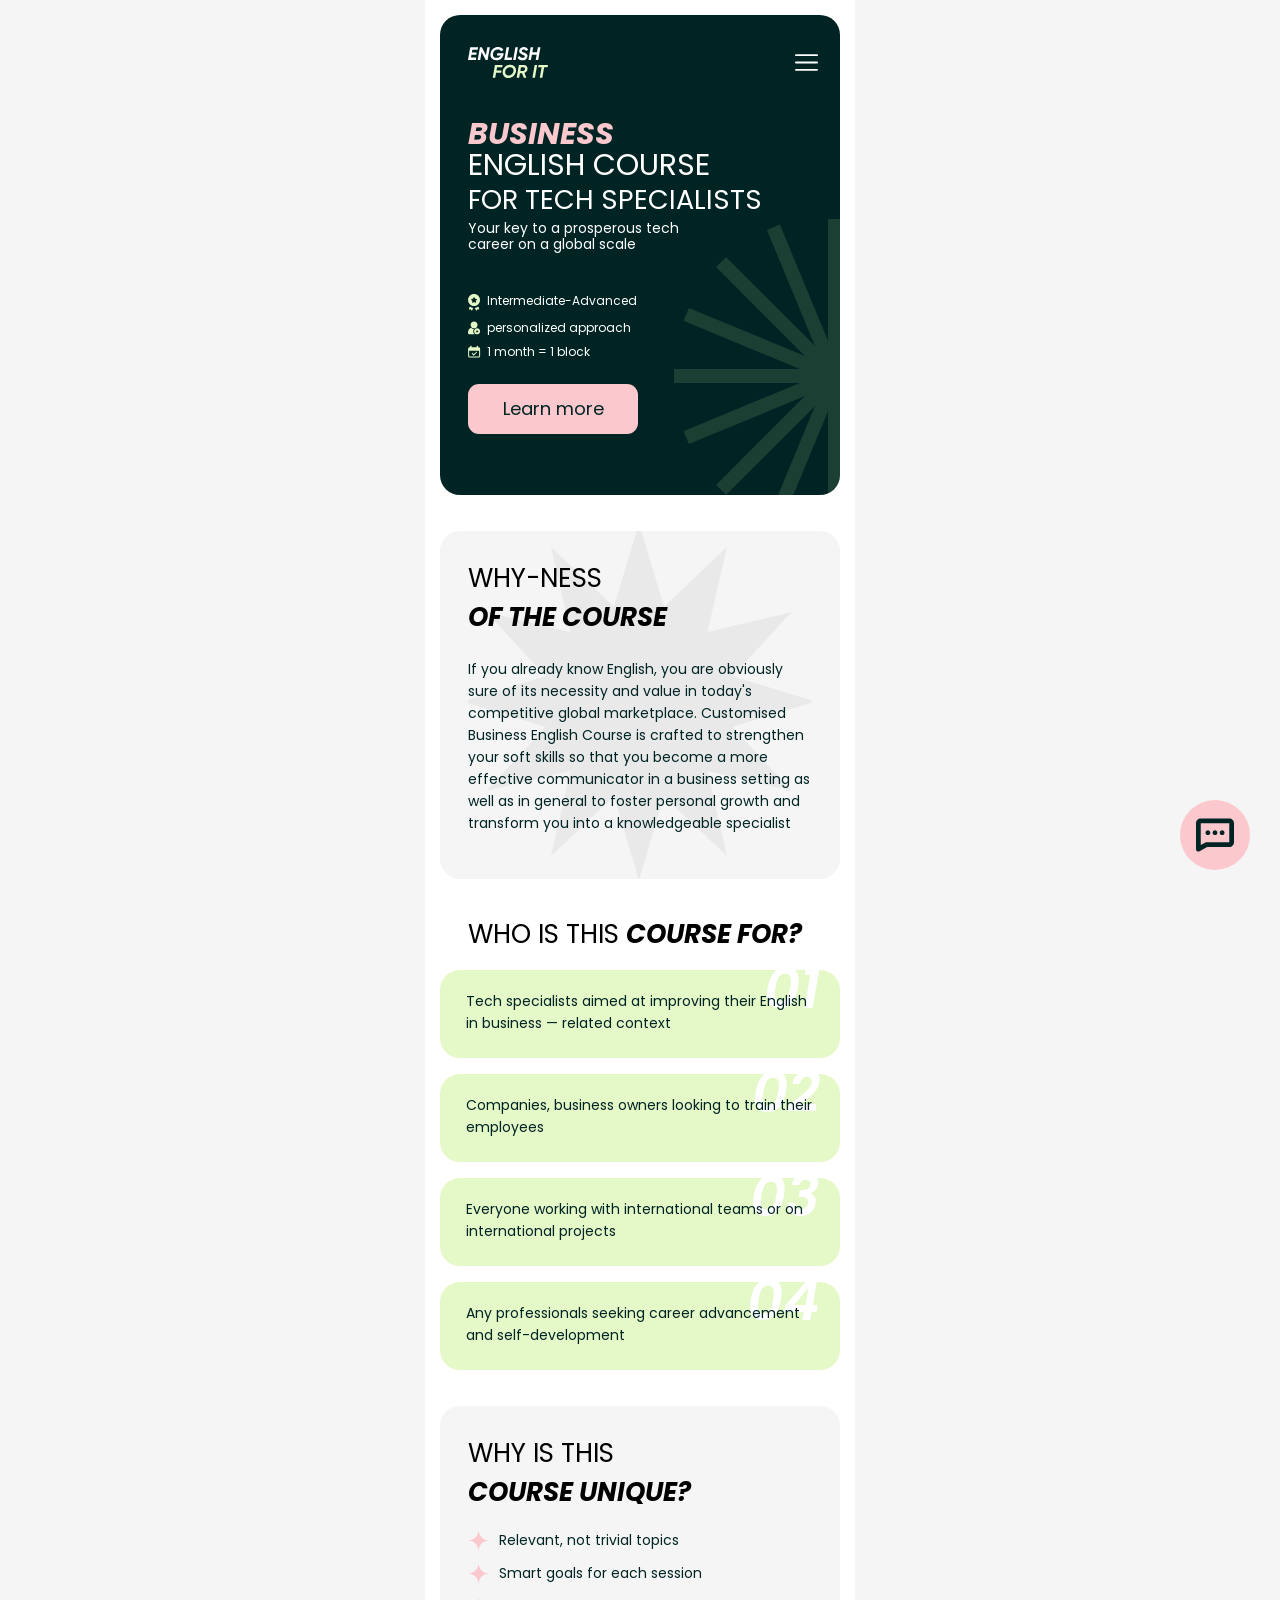
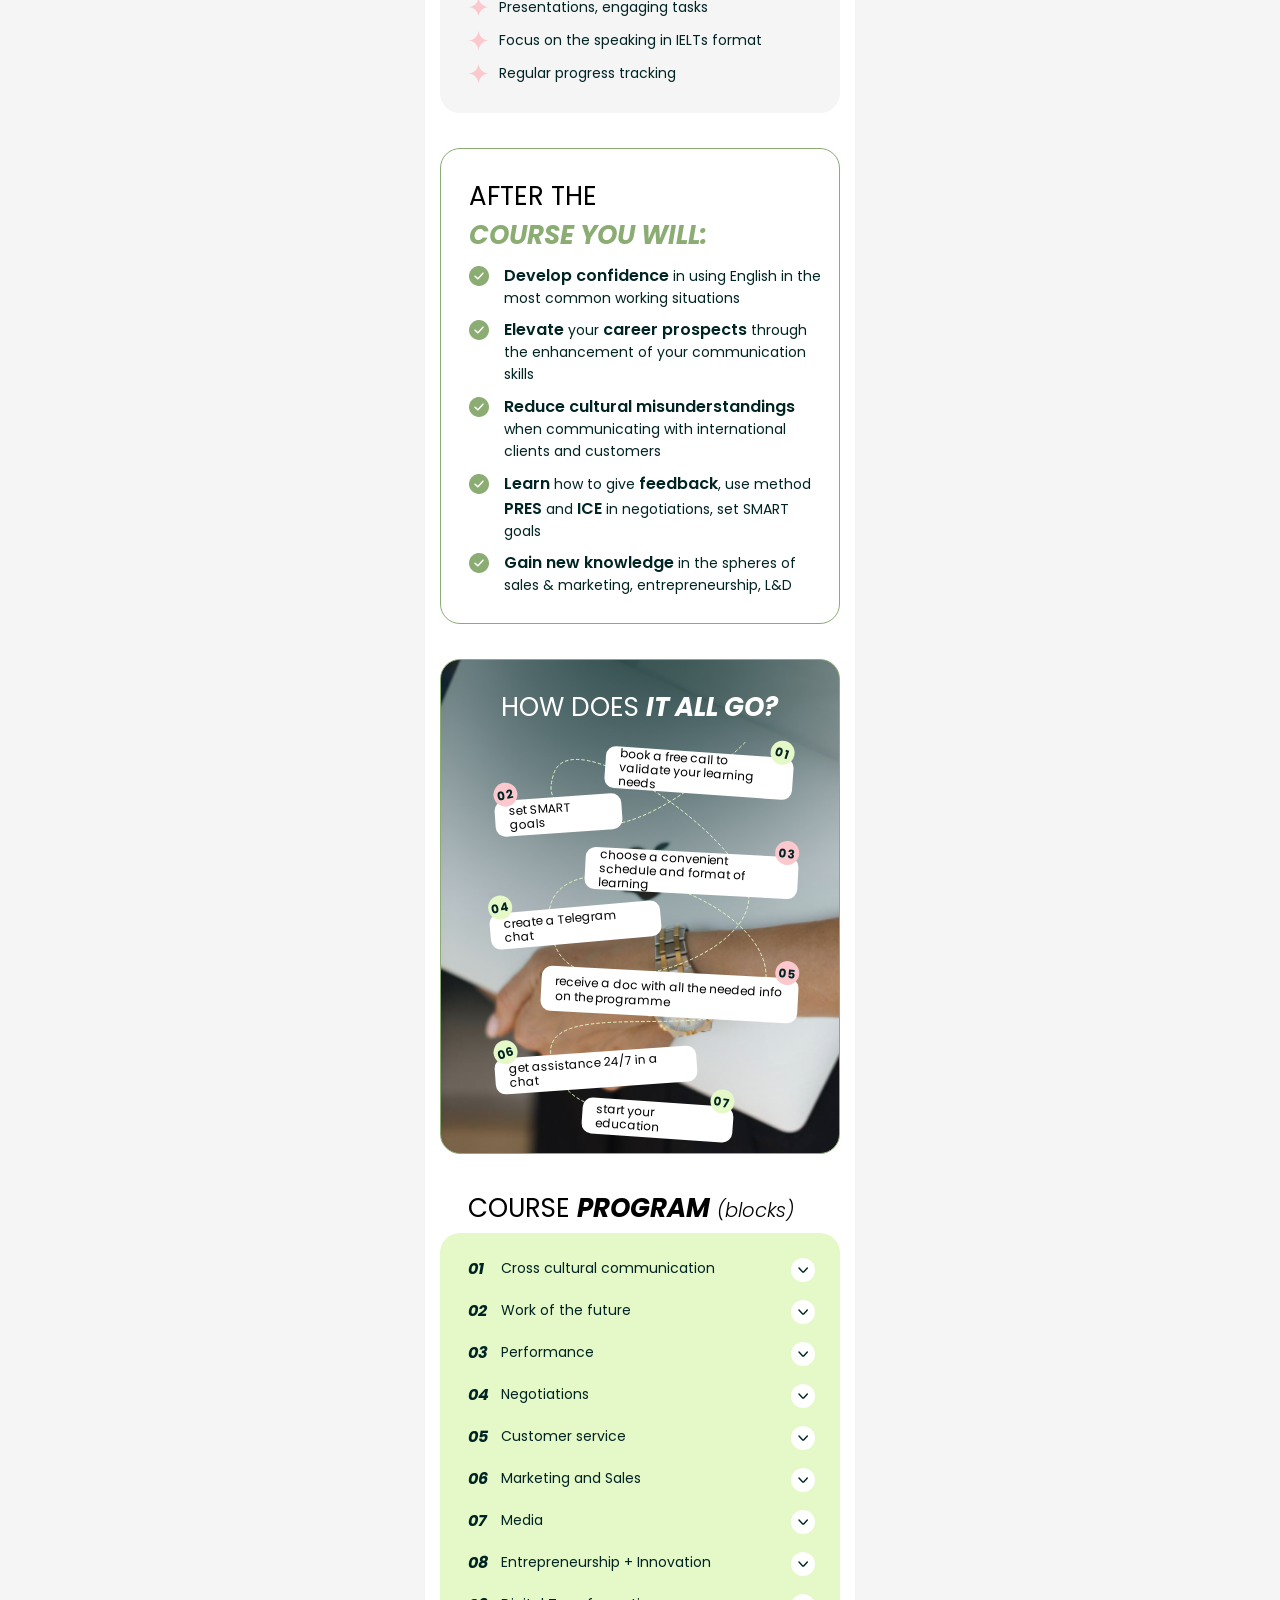
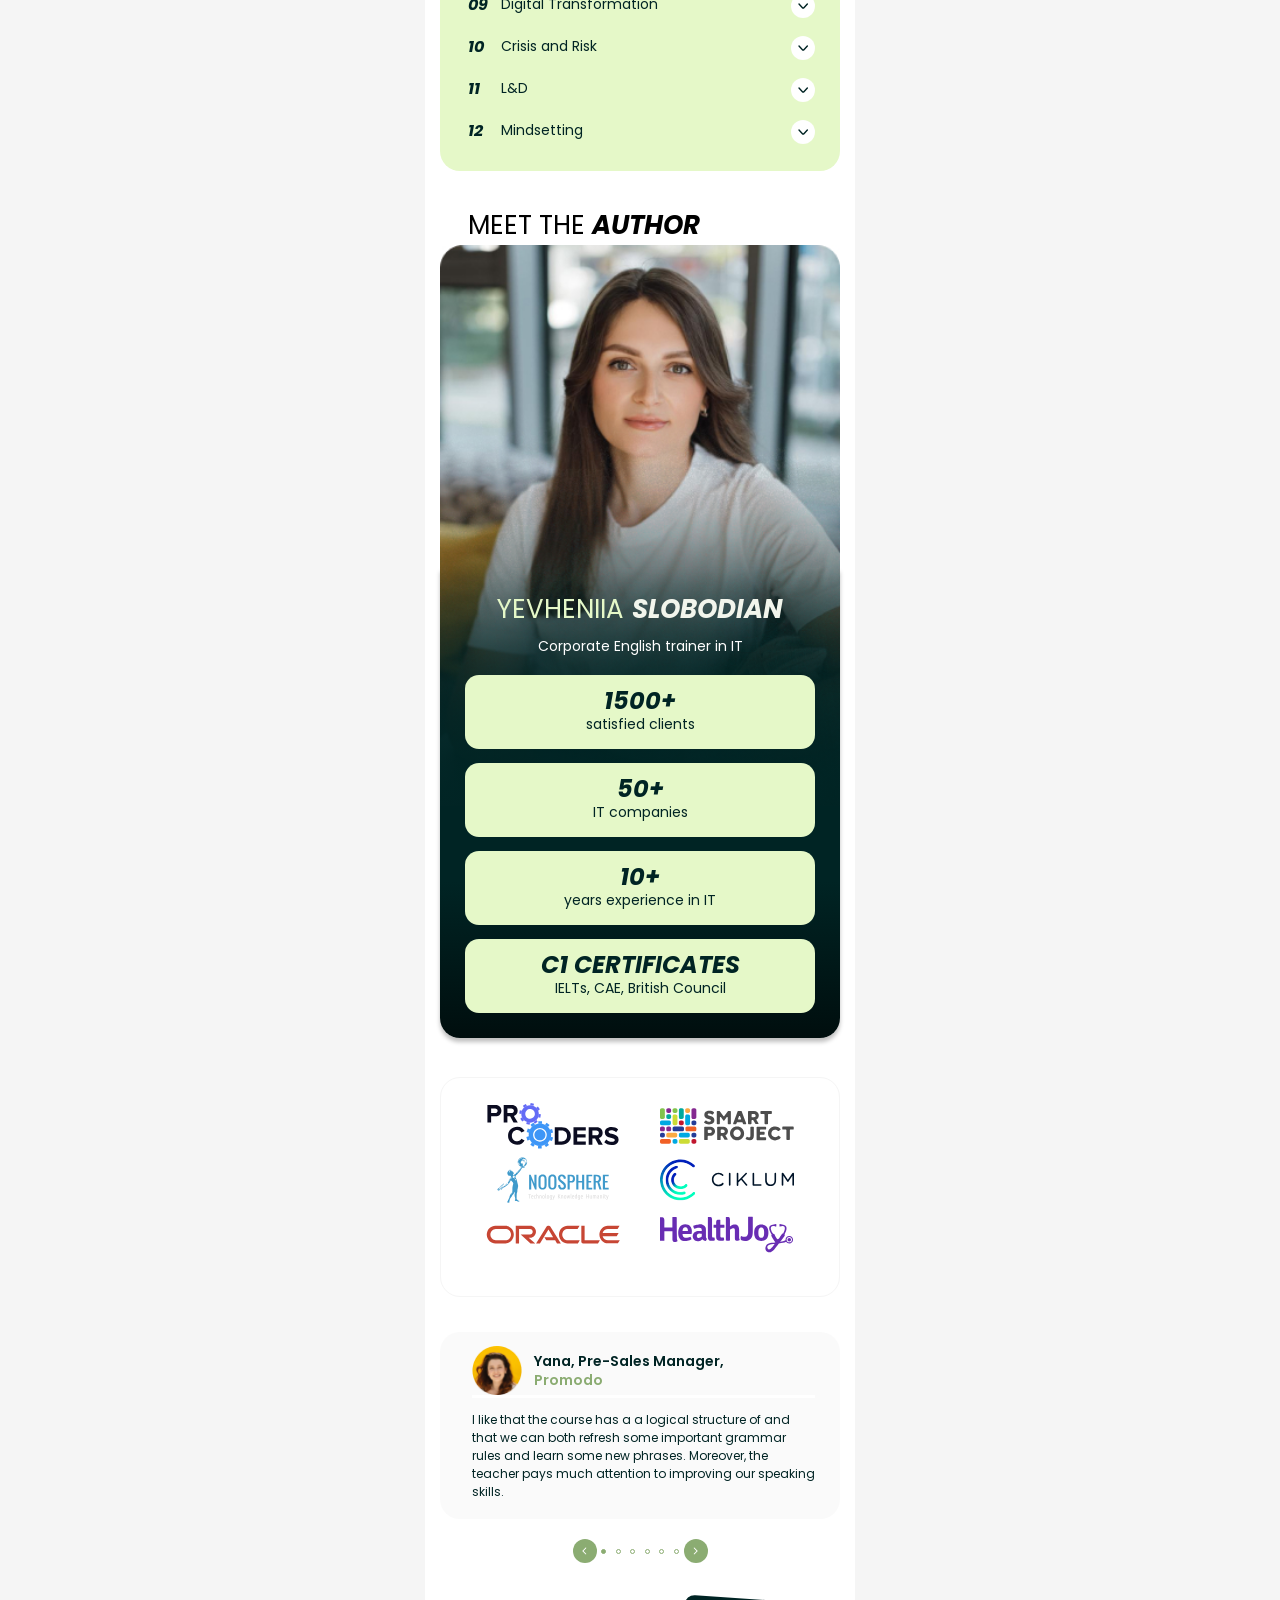
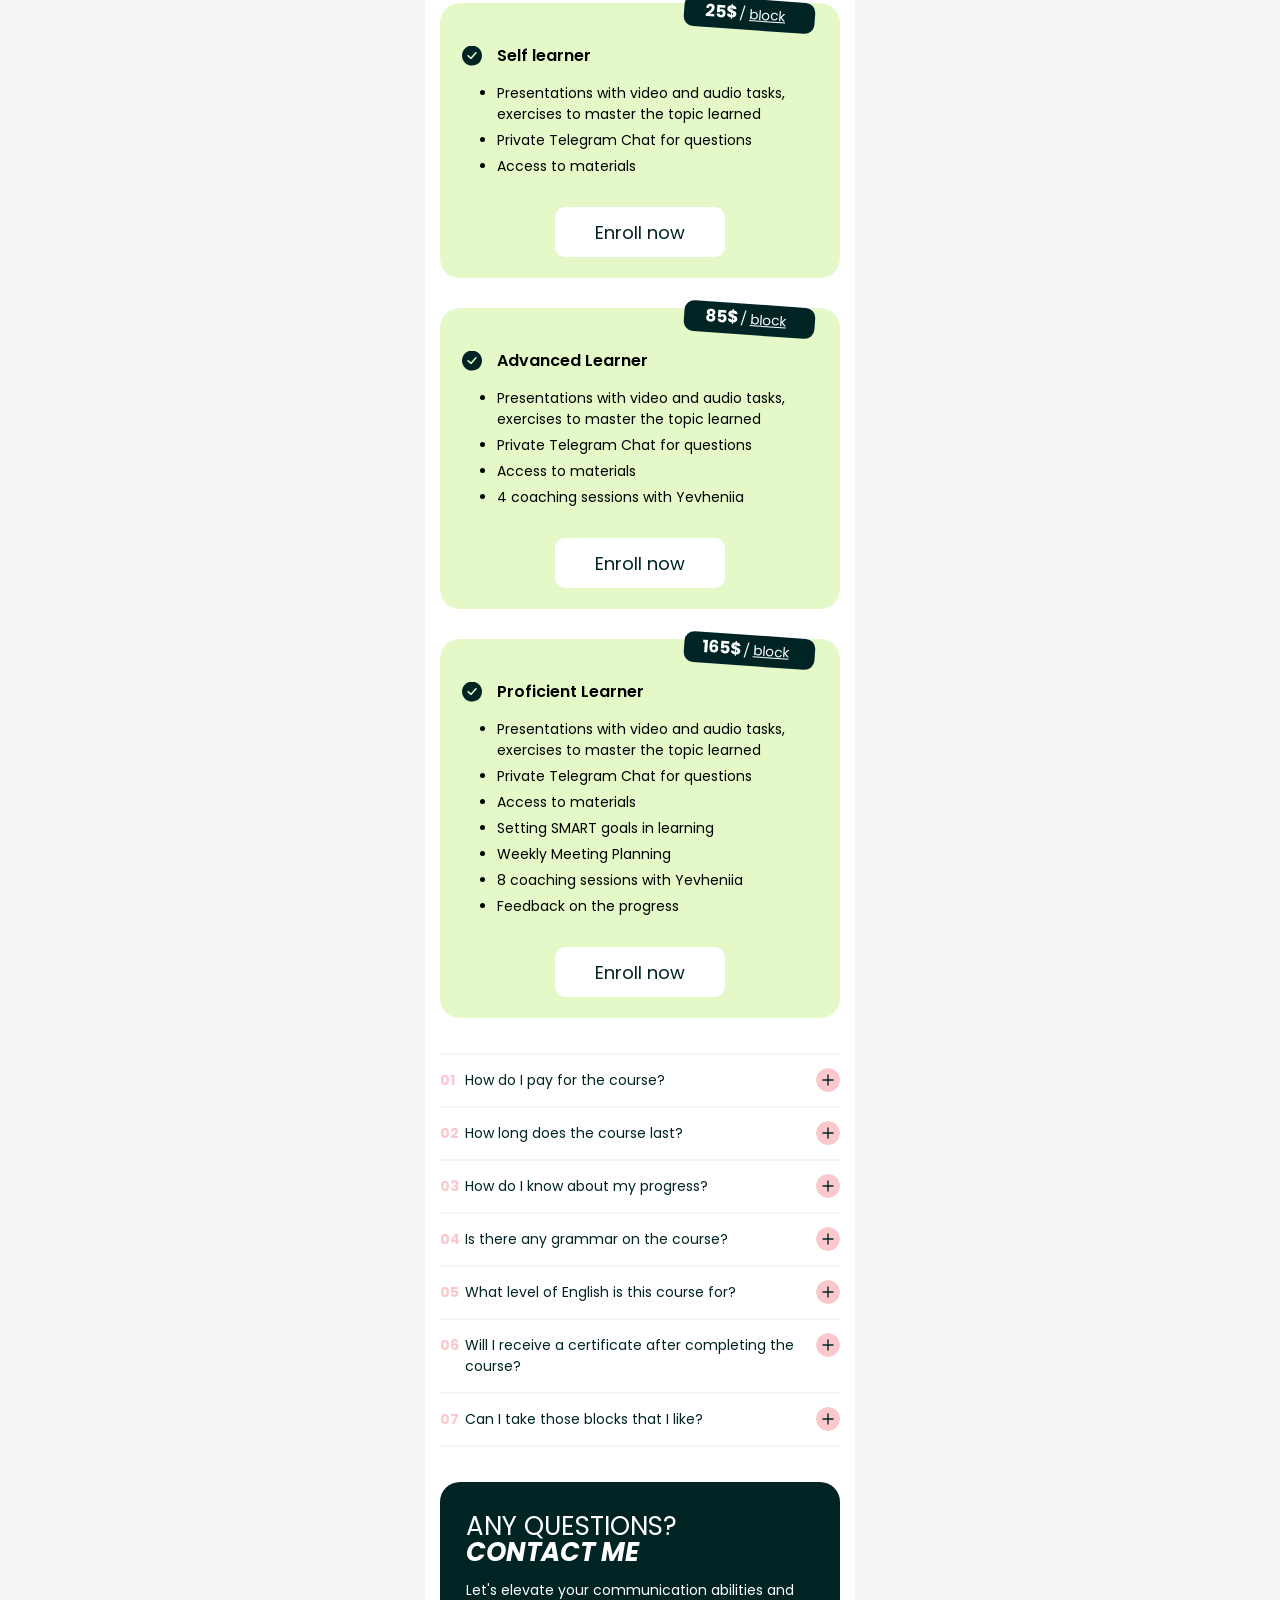
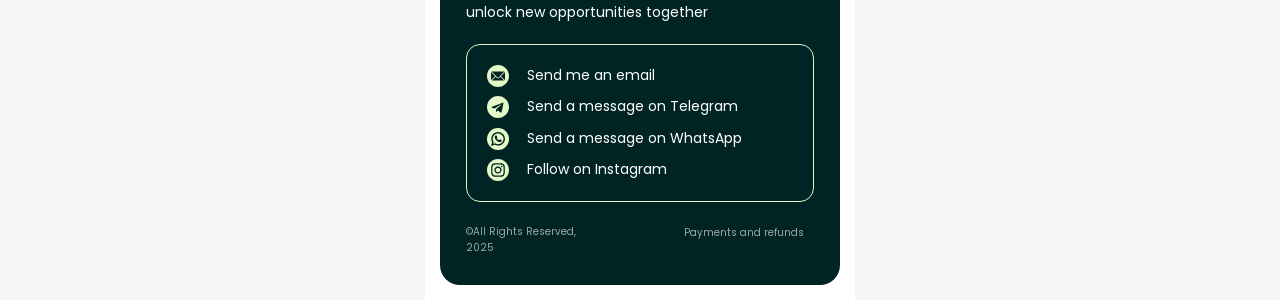
==== commit b7446267: "create page payments_and_refunds.html" ====
--- a/index.html
+++ b/index.html
@@ -1,958 +1,885 @@
 <!DOCTYPE html>
 <html lang="en">
-  <head>
-    <meta charset="UTF-8" />
-    <meta name="viewport" content="width=device-width, initial-scale=1.0" />
-    <!-- title  залишаємо такий ??  -->
-    <title>English Lab for IT</title>
-    <!-- іконка для відображення у браузері -->
-    <link
-      rel="icon"
-      sizes="16x16 32x32 48x48"
-      type="image/png"
-      href="/icons/logo_for_browser.png"
-    />
-
-    <link rel="preconnect" href="https://fonts.googleapis.com">
-    <link rel="preconnect" href="https://fonts.gstatic.com" crossorigin>
-    <link href="https://fonts.googleapis.com/css2?family=Poppins:ital,wght@0,100;0,200;0,300;0,400;0,500;0,600;0,700;0,800;0,900;1,100;1,200;1,300;1,400;1,500;1,600;1,700;1,800;1,900&display=swap" rel="stylesheet">
-
-    <!-- додати тег опису нашої сторінки -->
-    <link rel="stylesheet" href="css/fonts.css" />
-    <link rel="stylesheet" href="css/animations.css" />
-    <link rel="stylesheet" href="css/styles.css" />
-
-    <script type="text/javascript" src="/js/index.js"></script>
-  </head>
-  <body>
-    <main>
-      <div class="wrapper">
-
-        <div class="contact-me-wrapper">
-          <div class="float-icon">
-            <div class="pulse"></div>
-            <div class="icon-wrapper">
-              <i></i>
-            </div>
-          </div>
-          <div class="icon-menu">
-            <ul>
-              <li class="telegram">
-                <a href="https://t.me/jenny_slb" target="_blank">Telegram</a>
-              </li>
-              <li class="whatsapp">
-                <a href="https://wa.me/48698157670" target="_blank">WhatsApp</a>
-              </li>
-            </ul>
-          </div>
-        </div>
-
-        <section class="main">
-          <div class="section__head">
-            <img src="icons/logo.svg" alt="logo" class="logo" />
-            <!-- бургер-меню, которое буду создавать с помощью CSS + JS. Пока вставляю иконку, которую нужно будет удалить в будущем. Продумать аниацию с изображением, когда будет открываться бургер-меню, чтоб человек видел, что оно открыто и его нужно закрыть через взаимодействие с измененным элементом -->
-            <img src="icons/burger_menu.svg" alt="menu" class="menu_mobile" />
-
-            <!-- заготовка будущего меню, которое открывается нажатием на иконку + JS -->
-            <nav class="menu__wrapper">
-              <ul class="menu__list">
-                <!-- * привязать ссылки-маяки -->
-                <li class="menu__item">
-                  <a href="#whyness">About <span>course</span></a>
-                </li>
-                <li class="menu__item">
-                  <a href="#audience">Who is this <span>course for?</span></a>
-                </li>
-                <li class="menu__item">
-                  <a href="#program">Course <span>program</span></a>
-                </li>
-                <li class="menu__item"><a href="#review">Reviews</a></li>
-                <li class="menu__item"><a href="#price">Pricing</a></li>
-                <div class="menu__divider"></div>
-                <li class="menu__item">
-                  <a href="#contact">Contact</a>
-                  <div class="icons__wrapper">
-                    <a href="mailto:evgenia.slobodyan@gmail.com" target="_blank"
-                      ><img
-                        src="/icons/contacts/bg_light/email_icon_light.svg"
-                        alt="Send me an email"
-                    /></a>
-                    <a href="https://t.me/jenny_slb" target="_blank"
-                      ><img
-                        src="/icons/contacts/bg_light/telegram_icon_light.svg"
-                        alt="Send a message on Telegram"
-                    /></a>
-                    <a href="https://wa.me/48698157670" target="_blank"
-                      ><img class="shrinked-img dark" width="22px"
-                      src="/icons/contacts/bg_dark/whatsapp_icon_dark2.svg"
-                        alt="Send a message on WhatsApp"
-                    /></a>
-                    <a
-                      href="https://www.instagram.com/english_forit?igsh=MXd3eHRzNDBtemhjMQ=="
-                      target="_blank"
-                      ><img
-                        src="/icons/contacts/bg_light/instagram_icon_light.svg"
-                        alt="Follow on Instagram"
-                    /></a>
-                  </div>
-                </li>
-              </ul>
-            </nav>
-          </div>
-
-          <h1 class="title title__main title__bold">
-            Business <span>English Course</span>
-          </h1>
-          <h2 class="title">for tech specialists</h2>
-          <p class="text">
-            Your key to a prosperous tech career on a global scale
-          </p>
-
-          <ul class="details">
-            <li class="details__item">
-              <img
-                src="icons/english_levels.svg"
-                alt="Intermediate-Advanced"
-              />Intermediate-Advanced
+
+<head>
+  <meta charset="UTF-8" />
+  <meta name="viewport" content="width=device-width, initial-scale=1.0" />
+  <!-- title  залишаємо такий ??  -->
+  <title>English Lab for IT</title>
+  <!-- іконка для відображення у браузері -->
+  <link rel="icon" sizes="16x16 32x32 48x48" type="image/png" href="/icons/logo_for_browser.png" />
+
+  <link rel="preconnect" href="https://fonts.googleapis.com">
+  <link rel="preconnect" href="https://fonts.gstatic.com" crossorigin>
+  <link
+    href="https://fonts.googleapis.com/css2?family=Poppins:ital,wght@0,100;0,200;0,300;0,400;0,500;0,600;0,700;0,800;0,900;1,100;1,200;1,300;1,400;1,500;1,600;1,700;1,800;1,900&display=swap"
+    rel="stylesheet">
+
+  <!-- додати тег опису нашої сторінки -->
+  <link rel="stylesheet" href="css/fonts.css" />
+  <link rel="stylesheet" href="css/animations.css" />
+  <link rel="stylesheet" href="css/styles.css" />
+
+  <script type="text/javascript" src="/js/index.js"></script>
+</head>
+
+<body>
+  <main>
+    <div class="wrapper">
+
+      <div class="contact-me-wrapper">
+        <div class="float-icon">
+          <div class="pulse"></div>
+          <div class="icon-wrapper">
+            <i></i>
+          </div>
+        </div>
+        <div class="icon-menu">
+          <ul>
+            <li class="telegram">
+              <a href="https://t.me/jenny_slb" target="_blank">Telegram</a>
             </li>
-            <li class="details__item">
-              <img
-                src="icons/personalized.svg"
-                alt="personalized approach"
-              />personalized approach
-            </li>
-            <li class="details__item">
-              <img src="icons/duration.svg" alt="duration" />1 month = 1 block
+            <li class="whatsapp">
+              <a href="https://wa.me/48698157670" target="_blank">WhatsApp</a>
             </li>
           </ul>
-
-          <a href="#program">
-            <button class="btn">Learn more</button>
-          </a>
-
-          <!-- <a href="#price">
+        </div>
+      </div>
+
+      <section class="main">
+        <div class="section__head">
+          <img src="icons/logo.svg" alt="logo" class="logo" />
+          <!-- бургер-меню, которое буду создавать с помощью CSS + JS. Пока вставляю иконку, которую нужно будет удалить в будущем. Продумать аниацию с изображением, когда будет открываться бургер-меню, чтоб человек видел, что оно открыто и его нужно закрыть через взаимодействие с измененным элементом -->
+          <img src="icons/burger_menu.svg" alt="menu" class="menu_mobile" />
+
+          <!-- заготовка будущего меню, которое открывается нажатием на иконку + JS -->
+          <nav class="menu__wrapper">
+            <ul class="menu__list">
+              <!-- * привязать ссылки-маяки -->
+              <li class="menu__item">
+                <a href="#whyness">About <span>course</span></a>
+              </li>
+              <li class="menu__item">
+                <a href="#audience">Who is this <span>course for?</span></a>
+              </li>
+              <li class="menu__item">
+                <a href="#program">Course <span>program</span></a>
+              </li>
+              <li class="menu__item"><a href="#review">Reviews</a></li>
+              <li class="menu__item"><a href="#price">Pricing</a></li>
+              <div class="menu__divider"></div>
+              <li class="menu__item">
+                <a href="#contact">Contact</a>
+                <div class="icons__wrapper">
+                  <a href="mailto:evgenia.slobodyan@gmail.com" target="_blank"><img
+                      src="/icons/contacts/bg_light/email_icon_light.svg" alt="Send me an email" /></a>
+                  <a href="https://t.me/jenny_slb" target="_blank"><img
+                      src="/icons/contacts/bg_light/telegram_icon_light.svg" alt="Send a message on Telegram" /></a>
+                  <a href="https://wa.me/48698157670" target="_blank"><img class="shrinked-img dark" width="22px"
+                      src="/icons/contacts/bg_dark/whatsapp_icon_dark2.svg" alt="Send a message on WhatsApp" /></a>
+                  <a href="https://www.instagram.com/english_forit?igsh=MXd3eHRzNDBtemhjMQ==" target="_blank"><img
+                      src="/icons/contacts/bg_light/instagram_icon_light.svg" alt="Follow on Instagram" /></a>
+                </div>
+              </li>
+            </ul>
+          </nav>
+        </div>
+
+        <h1 class="title title__main title__bold">
+          Business <span>English Course</span>
+        </h1>
+        <h2 class="title">for tech specialists</h2>
+        <p class="text">
+          Your key to a prosperous tech career on a global scale
+        </p>
+
+        <ul class="details">
+          <li class="details__item">
+            <img src="icons/english_levels.svg" alt="Intermediate-Advanced" />Intermediate-Advanced
+          </li>
+          <li class="details__item">
+            <img src="icons/personalized.svg" alt="personalized approach" />personalized approach
+          </li>
+          <li class="details__item">
+            <img src="icons/duration.svg" alt="duration" />1 month = 1 block
+          </li>
+        </ul>
+
+        <a href="#program">
+          <button class="btn">Learn more</button>
+        </a>
+
+        <!-- <a href="#price">
             <button class="btn">Pricing</button>
           </a> -->
 
-          <div class="decor-wrapper">
-            <div class="decor">
-              <div class="decor-item"></div>
-              <div class="decor-item"></div>
-              <div class="decor-item"></div>
-              <div class="decor-item"></div>
-              <div class="decor-item"></div>
-              <div class="decor-item"></div>
-              <div class="decor-item"></div>
-              <div class="decor-item"></div>
-            </div>
-          </div>
-          
-        </section>
-
-        <section class="why" id="whyness">
-          <h2 class="title">
-            Why-ness <span class="title__bold">of the course</span>
-          </h2>
+        <div class="decor-wrapper">
+          <div class="decor">
+            <div class="decor-item"></div>
+            <div class="decor-item"></div>
+            <div class="decor-item"></div>
+            <div class="decor-item"></div>
+            <div class="decor-item"></div>
+            <div class="decor-item"></div>
+            <div class="decor-item"></div>
+            <div class="decor-item"></div>
+          </div>
+        </div>
+
+      </section>
+
+      <section class="why" id="whyness">
+        <h2 class="title">
+          Why-ness <span class="title__bold">of the course</span>
+        </h2>
+        <p class="text">
+          If you already know English, you are obviously sure of its necessity
+          and value in today's competitive global marketplace. Customised
+          Business English Course is crafted to strengthen your soft skills so
+          that you become a more effective communicator in a business setting
+          as well as in general to foster personal growth and transform you
+          into a knowledgeable specialist
+        </p>
+      </section>
+
+      <section class="audience" id="audience">
+        <h2 class="title">
+          Who is this <span class="title__bold">course for?</span>
+        </h2>
+        <div class="audience__item">
+          <span class="audience__sequence">01</span>
           <p class="text">
-            If you already know English, you are obviously sure of its necessity
-            and value in today's competitive global marketplace. Customised
-            Business English Course is crafted to strengthen your soft skills so
-            that you become a more effective communicator in a business setting
-            as well as in general to foster personal growth and transform you
-            into a knowledgeable specialist
+            Tech specialists aimed at improving their English in business —
+            related context
           </p>
-        </section>
-
-        <section class="audience" id="audience">
-          <h2 class="title">
-            Who is this <span class="title__bold">course for?</span>
-          </h2>
-          <div class="audience__item">
-            <span class="audience__sequence">01</span>
-            <p class="text">
-              Tech specialists aimed at improving their English in business —
-              related context
-            </p>
-          </div>
-          <div class="audience__item">
-            <span class="audience__sequence">02</span>
-            <p class="text">
-              Companies, business owners looking to train their employees
-            </p>
-          </div>
-          <div class="audience__item">
-            <span class="audience__sequence">03</span>
-            <p class="text">
-              Everyone working with international teams or on international
-              projects
-            </p>
-          </div>
-          <div class="audience__item">
-            <span class="audience__sequence">04</span>
-            <p class="text">
-              Any professionals seeking career advancement and self-development
-            </p>
-          </div>
-        </section>
-
-        <section class="uniqueness">
-          <h2 class="title">
-            Why is this
-            <span class="title__bold">course unique?</span>
-          </h2>
-
-          <ul class="uniqueness__list">
-            <li class="uniqueness__item text">Relevant, not trivial topics</li>
-            <li class="uniqueness__item text">Smart goals for each session</li>
-            <li class="uniqueness__item text">Presentations, engaging tasks</li>
-            <li class="uniqueness__item text">
-              Focus on the speaking in IELTs format
+        </div>
+        <div class="audience__item">
+          <span class="audience__sequence">02</span>
+          <p class="text">
+            Companies, business owners looking to train their employees
+          </p>
+        </div>
+        <div class="audience__item">
+          <span class="audience__sequence">03</span>
+          <p class="text">
+            Everyone working with international teams or on international
+            projects
+          </p>
+        </div>
+        <div class="audience__item">
+          <span class="audience__sequence">04</span>
+          <p class="text">
+            Any professionals seeking career advancement and self-development
+          </p>
+        </div>
+      </section>
+
+      <section class="uniqueness">
+        <h2 class="title">
+          Why is this
+          <span class="title__bold">course unique?</span>
+        </h2>
+
+        <ul class="uniqueness__list">
+          <li class="uniqueness__item text">Relevant, not trivial topics</li>
+          <li class="uniqueness__item text">Smart goals for each session</li>
+          <li class="uniqueness__item text">Presentations, engaging tasks</li>
+          <li class="uniqueness__item text">
+            Focus on the speaking in IELTs format
+          </li>
+          <li class="uniqueness__item text">Regular progress tracking</li>
+        </ul>
+      </section>
+
+      <section class="after">
+        <h2 class="title">
+          After the
+          <span class="title__bold title_green">course you will:</span>
+        </h2>
+
+        <ul class="after__list">
+          <li class="after__item text">
+            <span class="text_semi_bold">Develop confidence</span> in using English
+            in the most common working situations
+          </li>
+          <li class="after__item text">
+            <span class="text_semi_bold">Elevate</span> your
+            <span class="text_semi_bold">career prospects</span> through the
+            enhancement of your communication skills
+          </li>
+          <li class="after__item text">
+            <span class="text_semi_bold">Reduce cultural misunderstandings</span>
+            when communicating with international clients and customers
+          </li>
+          <li class="after__item text">
+            <span class="text_semi_bold">Learn</span> how to give
+            <span class="text_semi_bold">feedback</span>, use method
+            <span class="text_semi_bold">PRES</span> and
+            <span class="text_semi_bold">ICE</span> in negotiations, set
+            <span>SMART</span> goals
+          </li>
+          <li class="after__item text">
+            <span class="text_semi_bold">Gain new knowledge</span> in the spheres
+            of sales & marketing, entrepreneurship, L&D
+          </li>
+        </ul>
+      </section>
+
+      <section class="steps">
+        <h2 class="title title_white">
+          How does
+          <span class="title__bold">it all go?</span>
+        </h2>
+
+        <ul class="steps__list">
+          <li class="steps__item text_small">
+            <span class="steps__sequence">01</span>
+            book a free call to validate your learning needs
+          </li>
+          <li class="steps__item text_small">
+            <span class="steps__sequence">02</span>
+            set SMART goals
+          </li>
+          <li class="steps__item text_small">
+            <span class="steps__sequence">03</span>
+            choose a convenient schedule and format of learning
+          </li>
+          <li class="steps__item text_small">
+            <span class="steps__sequence">04</span>
+            create a Telegram chat
+          </li>
+          <li class="steps__item text_small">
+            <span class="steps__sequence">05</span>
+            receive a doc with all the needed info on the programme
+          </li>
+          <li class="steps__item text_small">
+            <span class="steps__sequence">06</span>
+            get assistance 24/7 in a chat
+          </li>
+          <li class="steps__item text_small">
+            <span class="steps__sequence">07</span>
+            start your education
+          </li>
+        </ul>
+      </section>
+
+      <section class="program" id="program">
+        <h2 class="title">
+          course
+          <span class="title__bold">program</span>
+          <small>(blocks)</small>
+        </h2>
+
+        <ol class="program__list">
+          <li class="program__item">
+            <div class="topic">
+              <!-- <span class="program__number">01</span> -->
+              Cross cultural communication
+            </div>
+            <!-- <div class="open">
+                <img src="./icons/arrow_down.svg" alt="open" />
+              </div> -->
+            <ul class="topic__detail">
+              <li>High/low context cultures</li>
+              <li>Small talk</li>
+              <li>Business writing</li>
+              <li>Gestures</li>
+              <li>Understanding accents</li>
+            </ul>
+          </li>
+
+          <li class="program__item">
+            <div class="topic">
+              <!-- <span class="program__number">02</span> -->
+              Work of the future
+            </div>
+            <!-- <div class="open">
+                <img src="./icons/arrow_down.svg" alt="open" />
+              </div> -->
+            <ul class="topic__detail">
+              <li>Future professions</li>
+              <li>Teamwork</li>
+              <li>Motivation</li>
+              <li>Managing companies/projects</li>
+              <li>Business Meetings and Presentations</li>
+            </ul>
+          </li>
+
+          <li class="program__item">
+            <div class="topic">
+              <!-- <span class="program__number">03</span> -->
+              Performance
+            </div>
+            <!-- <div class="open">
+                <img src="./icons/arrow_down.svg" alt="open" />
+              </div> -->
+            <ul class="topic__detail">
+              <li>Feelings</li>
+              <li>Job Interview</li>
+              <li>Performance metrics/review</li>
+              <li>Feedback and Evaluation</li>
+              <li>Time management</li>
+              <li>SMART Goal Setting</li>
+            </ul>
+          </li>
+
+          <li class="program__item">
+            <div class="topic">
+              <!-- <span class="program__number">04</span> -->
+              Negotiations
+            </div>
+            <!-- <div class="open">
+                <img src="./icons/arrow_down.svg" alt="open" />
+              </div> -->
+            <ul class="topic__detail">
+              <li>Negotiations. Types of negotiations</li>
+              <li>Conflicts</li>
+              <li>Conformity / Non-conformity</li>
+              <li>Failures</li>
+              <li>Solutions</li>
+              <li>PRES / ICE method</li>
+            </ul>
+          </li>
+
+          <li class="program__item">
+            <div class="topic">
+              <!-- <span class="program__number">05</span> -->
+              Customer service
+            </div>
+            <!-- <div class="open">
+                <img src="./icons/arrow_down.svg" alt="open" />
+              </div> -->
+            <ul class="topic__detail">
+              <li>Customer loyalty and LTV</li>
+              <li>Maslow's Pyramid of needs & Pyramid of customer needs</li>
+              <li>Types of clients</li>
+              <li>Complaints</li>
+              <li>L.A.S.T method</li>
+            </ul>
+          </li>
+
+          <li class="program__item">
+            <div class="topic">
+              <!-- <span class="program__number">06</span> -->
+              Marketing and Sales
+            </div>
+            <!-- <div class="open">
+                <img src="./icons/arrow_down.svg" alt="open" />
+              </div> -->
+            <ul class="topic__detail">
+              <li>Advertising</li>
+              <li>Going viral</li>
+              <li>Marketing trends</li>
+              <li>Neuromarketing</li>
+              <li>Sales</li>
+              <li>Pitching</li>
+            </ul>
+          </li>
+
+          <li class="program__item">
+            <div class="topic">
+              <!-- <span class="program__number">07</span> -->
+              Media
+            </div>
+            <!-- <div class="open">
+                <img src="./icons/arrow_down.svg" alt="open" />
+              </div> -->
+            <ul class="topic__detail">
+              <li>Social Media</li>
+              <li>Sources of information</li>
+              <li>News | Understanding news</li>
+              <li>News Blunders</li>
+              <li>Hoaxes</li>
+              <li>Headlines | Understanding headlines</li>
+            </ul>
+          </li>
+
+          <li class="program__item">
+            <div class="topic">
+              <!-- <span class="program__number">08</span> -->
+              Entrepreneurship + Innovation
+            </div>
+            <!-- <div class="open">
+                <img src="./icons/arrow_down.svg" alt="open" />
+              </div> -->
+            <ul class="topic__detail">
+              <li>Innovation</li>
+              <li>Creativity</li>
+              <li>Bloom's taxonomy</li>
+              <li>Design thinking, lateral thinking and mind mapping</li>
+              <li>Brainstorming and ideation</li>
+              <li>New trends and ideas</li>
+              <li>Start - ups</li>
+            </ul>
+          </li>
+
+          <li class="program__item">
+            <div class="topic">
+              <!-- <span class="program__number">09</span> -->
+              Digital Transformation
+            </div>
+            <!-- <div class="open">
+                <img src="./icons/arrow_down.svg" alt="open" />
+              </div> -->
+            <ul class="topic__detail">
+              <li>Does science matter?</li>
+              <li>Technologies</li>
+              <li>AI</li>
+              <li>E - commerce</li>
+            </ul>
+          </li>
+
+          <li class="program__item">
+            <div class="topic">
+              <!-- <span class="program__number">10</span> -->
+              Crisis and Risk
+            </div>
+            <!-- <div class="open">
+                <img src="./icons/arrow_down.svg" alt="open" />
+              </div> -->
+            <ul class="topic__detail">
+              <li>Changes</li>
+              <li>Risk management</li>
+              <li>SWOT analysis</li>
+              <li>Investments</li>
+              <li>New currencies</li>
+              <li>Finance</li>
+              <li>Strategic planning</li>
+            </ul>
+          </li>
+
+          <li class="program__item">
+            <div class="topic">
+              <!-- <span class="program__number">11</span> -->
+              L&D
+            </div>
+            <!-- <div class="open">
+                <img src="./icons/arrow_down.svg" alt="open" />
+              </div> -->
+            <ul class="topic__detail">
+              <li>Imagination and inspiration</li>
+              <li>Ranting/ raving</li>
+              <li>Education</li>
+              <li>Self-growth</li>
+            </ul>
+          </li>
+
+          <li class="program__item">
+            <div class="topic">
+              <!-- <span class="program__number">12</span> -->
+              Mindsetting
+            </div>
+            <!-- <div class="open">
+                <img src="./icons/arrow_down.svg" alt="open" />
+              </div> -->
+            <ul class="topic__detail">
+              <li>Time</li>
+              <li>Stress and relaxation</li>
+              <li>Burnout</li>
+              <li>Mind</li>
+              <li>Critical thinking</li>
+            </ul>
+          </li>
+        </ol>
+      </section>
+
+      <section class="author">
+        <h2 class="title">
+          Meet the
+          <span class="title__bold">author</span>
+        </h2>
+
+        <div class="author__wrapper">
+          <div class="author__photo">
+            <img src="./img/author_bg.jpg" alt="author's photo" />
+          </div>
+          <ul class="author__list">
+            <li class="author__item">
+              Yevheniia <span class="author__item_bold"> Slobodian</span>
+              <span class="author__item_small">Corporate English trainer in IT</span>
             </li>
-            <li class="uniqueness__item text">Regular progress tracking</li>
-          </ul>
-        </section>
-
-        <section class="after">
-          <h2 class="title">
-            After the
-            <span class="title__bold title_green">course you will:</span>
-          </h2>
-
-          <ul class="after__list">
-            <li class="after__item text">
-              <span class="text_semi_bold">Develop confidence</span> in using English
-              in the most common working situations
+            <li class="author__item">
+              1500+ <span class="author__item_small">satisfied clients</span>
             </li>
-            <li class="after__item text">
-              <span class="text_semi_bold">Elevate</span> your
-              <span class="text_semi_bold">career prospects</span> through the
-              enhancement of your communication skills
+            <li class="author__item">
+              50+ <span class="author__item_small">IT companies</span>
             </li>
-            <li class="after__item text">
-              <span class="text_semi_bold">Reduce cultural misunderstandings</span>
-              when communicating with international clients and customers
+            <li class="author__item">
+              10+
+              <span class="author__item_small">years experience in IT</span>
             </li>
-            <li class="after__item text">
-              <span class="text_semi_bold">Learn</span> how to give
-              <span class="text_semi_bold">feedback</span>, use method
-              <span class="text_semi_bold">PRES</span> and
-              <span class="text_semi_bold">ICE</span> in negotiations, set
-              <span>SMART</span> goals
-            </li>
-            <li class="after__item text">
-              <span class="text_semi_bold">Gain new knowledge</span> in the spheres
-              of sales & marketing, entrepreneurship, L&D
+            <li class="author__item">
+              c1 certificates
+              <span class="author__item_small">IELTs, CAE, British Council</span>
             </li>
           </ul>
-        </section>
-
-        <section class="steps">
-          <h2 class="title title_white">
-            How does
-            <span class="title__bold">it all go?</span>
-          </h2>
-
-          <ul class="steps__list">
-            <li class="steps__item text_small">
-              <span class="steps__sequence">01</span>
-              book a free call to validate your learning needs
-            </li>
-            <li class="steps__item text_small">
-              <span class="steps__sequence">02</span>
-              set SMART goals
-            </li>
-            <li class="steps__item text_small">
-              <span class="steps__sequence">03</span>
-              choose a convenient schedule and format of learning
-            </li>
-            <li class="steps__item text_small">
-              <span class="steps__sequence">04</span>
-              create a Telegram chat
-            </li>
-            <li class="steps__item text_small">
-              <span class="steps__sequence">05</span>
-              receive a doc with all the needed info on the programme
-            </li>
-            <li class="steps__item text_small">
-              <span class="steps__sequence">06</span>
-              get assistance 24/7 in a chat
-            </li>
-            <li class="steps__item text_small">
-              <span class="steps__sequence">07</span>
-              start your education
-            </li>
-          </ul>
-        </section>
-
-        <section class="program" id="program">
-          <h2 class="title">
-            course
-            <span class="title__bold">program</span>
-            <small>(blocks)</small>
-          </h2>
-
-          <ol class="program__list">
-            <li class="program__item">
-              <div class="topic">
-                <!-- <span class="program__number">01</span> -->
-                Cross cultural communication
+        </div>
+      </section>
+
+      <section class="customers" id="review">
+        <!-- !! вопрос к заказчику - хочет ли он, чтоб это была не картинка, а ссылка перехода на сайт клиента -->
+        <img src="./icons/customers/proCoders_logo.svg" alt="Web & Software Development Company ProCoders" />
+        <img src="./icons/customers/smartProject_logo.svg"
+          alt="Smart Project is a Ukrainian product company specializing in full-cycle game development" />
+        <img src="./icons/customers/noosphere_logo.svg"
+          alt="Noosphere is a non-governmental non-commercial organization focused on promoting STEM" />
+        <img src="./icons/customers/ciklum_logo.svg"
+          alt="Ciklum is a leading global company that develops digital products and provides digital services" />
+        <img src="./icons/customers/oracle_logo.svg" alt="Oracle is a software and cloud technology company" />
+        <img src="./icons/customers/healthJoy_logo.svg"
+          alt="HealthJoy is a care navigation platform that makes it easy for employees to choose the highest-quality care at the best possible cost" />
+      </section>
+
+      <section class="feedback">
+        <div class="feedback__wrapper">
+          <div class="feedback__card current">
+            <div class="card__header">
+              <img src="./icons/students/yana_avatar.png" alt="Yana, Pre-Sales Manager for the company Promodo"
+                class="avatar" />
+              <div class="avatar__info">
+                Yana, Pre-Sales Manager, <span>Promodo</span>
               </div>
-              <!-- <div class="open">
-                <img src="./icons/arrow_down.svg" alt="open" />
-              </div> -->
-              <ul class="topic__detail">
-                <li>High/low context cultures</li>
-                <li>Small talk</li>
-                <li>Business writing</li>
-                <li>Gestures</li>
-                <li>Understanding accents</li>
-              </ul>
-            </li>
-
-            <li class="program__item">
-              <div class="topic">
-                <!-- <span class="program__number">02</span> -->
-                Work of the future
+            </div>
+            <div class="divider"></div>
+            <p class="student__review">
+              I like that the course has a a logical structure of and that we
+              can both refresh some important grammar rules and learn some new
+              phrases. Moreover, the teacher pays much attention to improving
+              our speaking skills.
+            </p>
+          </div>
+          <div class="feedback__card">
+            <div class="card__header">
+              <img src="./icons/students/alex_avatar.png"
+                alt="Alex, Head of Customer Support for the company Smart Project" class="avatar" />
+              <div class="avatar__info">
+                Alex, Head of Customer Support, <span>Smart Project </span>
               </div>
-              <!-- <div class="open">
-                <img src="./icons/arrow_down.svg" alt="open" />
-              </div> -->
-              <ul class="topic__detail">
-                <li>Future professions</li>
-                <li>Teamwork</li>
-                <li>Motivation</li>
-                <li>Managing companies/projects</li>
-                <li>Business Meetings and Presentations</li>
-              </ul>
-            </li>
-
-            <li class="program__item">
-              <div class="topic">
-                <!-- <span class="program__number">03</span> -->
-                Performance
+            </div>
+            <div class="divider"></div>
+            <p class="student__review">
+              Consistency of the lessons. There's a solid amount of listening,
+              grammar, new words. Also, I've got a clear vision the route
+              towards the next level. Email writing is the best. Very useful
+              in my job.
+            </p>
+          </div>
+          <div class="feedback__card">
+            <div class="card__header">
+              <img src="./icons/students/jaroslav_avatar.png"
+                alt="Yaroslav, Project Manager for the company Ein-des-ein" class="avatar" />
+              <div class="avatar__info">
+                Yaroslav, Project Manager,<span>Ein-des-ein</span>
               </div>
-              <!-- <div class="open">
-                <img src="./icons/arrow_down.svg" alt="open" />
-              </div> -->
-              <ul class="topic__detail">
-                <li>Feelings</li>
-                <li>Job Interview</li>
-                <li>Performance metrics/review</li>
-                <li>Feedback and Evaluation</li>
-                <li>Time management</li>
-                <li>SMART Goal Setting</li>
-              </ul>
-            </li>
-
-            <li class="program__item">
-              <div class="topic">
-                <!-- <span class="program__number">04</span> -->
-                Negotiations
+            </div>
+            <div class="divider"></div>
+            <p class="student__review">
+              The course is clear and well-organized, making it easy to follow
+              and participate. The course offers a perfect balance between
+              grammar, vocabulary, and speaking. Each chapter provides not
+              only English knowledge, but also generally expands the outlook
+              on various professional topics. Most importantly, Jenny explains
+              everything in a way that's easy to understand, even complex
+              topics. I highly recommend these classes!
+            </p>
+          </div>
+          <div class="feedback__card">
+            <div class="card__header">
+              <img src="./icons/students/viktoria_avatar.png" alt="Viktoria, Financial Manager for the company Murka"
+                class="avatar" />
+              <div class="avatar__info">
+                Viktoria, Financial Manager, <span>Murka</span>
               </div>
-              <!-- <div class="open">
-                <img src="./icons/arrow_down.svg" alt="open" />
-              </div> -->
-              <ul class="topic__detail">
-                <li>Negotiations. Types of negotiations</li>
-                <li>Conflicts</li>
-                <li>Conformity / Non-conformity</li>
-                <li>Failures</li>
-                <li>Solutions</li>
-                <li>PRES / ICE method</li>
-              </ul>
-            </li>
-
-            <li class="program__item">
-              <div class="topic">
-                <!-- <span class="program__number">05</span> -->
-                Customer service
+            </div>
+            <div class="divider"></div>
+            <p class="student__review">
+              All exercises are aimed at improving speaking skills, they are
+              interesting and relevant. The only thing I would like to add is
+              more exercises that would help memorise new words.
+            </p>
+          </div>
+          <div class="feedback__card">
+            <div class="card__header">
+              <img src="./icons/students/ann_avatar.png" alt="Ann, User Acquisition Manager for the Smart Project"
+                class="avatar" />
+              <div class="avatar__info">
+                Ann, User Acquisition Manager, <span>Smart Project</span>
               </div>
-              <!-- <div class="open">
-                <img src="./icons/arrow_down.svg" alt="open" />
-              </div> -->
-              <ul class="topic__detail">
-                <li>Customer loyalty and LTV</li>
-                <li>Maslow's Pyramid of needs & Pyramid of customer needs</li>
-                <li>Types of clients</li>
-                <li>Complaints</li>
-                <li>L.A.S.T method</li>
-              </ul>
-            </li>
-
-            <li class="program__item">
-              <div class="topic">
-                <!-- <span class="program__number">06</span> -->
-                Marketing and Sales
+            </div>
+            <div class="divider"></div>
+            <p class="student__review">
+              The choice of topics is superb relevant to me.There are a lot of
+              new words and phrases in business -related context, a lot of
+              interesting questions to discuss. All of tasks are relevant,
+              either listening or vocabulary ones;)
+            </p>
+          </div>
+          <div class="feedback__card">
+            <div class="card__header">
+              <img src="./icons/students/kate_avatar.png"
+                alt="Kate, Customer Support Team Lead for the company Smart Project" class="avatar" />
+              <div class="avatar__info">Kate, Customer Support Team Lead, <span>Smart Project</span>
               </div>
-              <!-- <div class="open">
-                <img src="./icons/arrow_down.svg" alt="open" />
-              </div> -->
-              <ul class="topic__detail">
-                <li>Advertising</li>
-                <li>Going viral</li>
-                <li>Marketing trends</li>
-                <li>Neuromarketing</li>
-                <li>Sales</li>
-                <li>Pitching</li>
-              </ul>
-            </li>
-
-            <li class="program__item">
-              <div class="topic">
-                <!-- <span class="program__number">07</span> -->
-                Media
-              </div>
-              <!-- <div class="open">
-                <img src="./icons/arrow_down.svg" alt="open" />
-              </div> -->
-              <ul class="topic__detail">
-                <li>Social Media</li>
-                <li>Sources of information</li>
-                <li>News | Understanding news</li>
-                <li>News Blunders</li>
-                <li>Hoaxes</li>
-                <li>Headlines | Understanding headlines</li>
-              </ul>
-            </li>
-
-            <li class="program__item">
-              <div class="topic">
-                <!-- <span class="program__number">08</span> -->
-                Entrepreneurship + Innovation
-              </div>
-              <!-- <div class="open">
-                <img src="./icons/arrow_down.svg" alt="open" />
-              </div> -->
-              <ul class="topic__detail">
-                <li>Innovation</li>
-                <li>Creativity</li>
-                <li>Bloom's taxonomy</li>
-                <li>Design thinking, lateral thinking and mind mapping</li>
-                <li>Brainstorming and ideation</li>
-                <li>New trends and ideas</li>
-                <li>Start - ups</li>
-              </ul>
-            </li>
-
-            <li class="program__item">
-              <div class="topic">
-                <!-- <span class="program__number">09</span> -->
-                Digital Transformation
-              </div>
-              <!-- <div class="open">
-                <img src="./icons/arrow_down.svg" alt="open" />
-              </div> -->
-              <ul class="topic__detail">
-                <li>Does science matter?</li>
-                <li>Technologies</li>
-                <li>AI</li>
-                <li>E - commerce</li>
-              </ul>
-            </li>
-
-            <li class="program__item">
-              <div class="topic">
-                <!-- <span class="program__number">10</span> -->
-                Crisis and Risk
-              </div>
-              <!-- <div class="open">
-                <img src="./icons/arrow_down.svg" alt="open" />
-              </div> -->
-              <ul class="topic__detail">
-                <li>Changes</li>
-                <li>Risk management</li>
-                <li>SWOT analysis</li>
-                <li>Investments</li>
-                <li>New currencies</li>
-                <li>Finance</li>
-                <li>Strategic planning</li>
-              </ul>
-            </li>
-
-            <li class="program__item">
-              <div class="topic">
-                <!-- <span class="program__number">11</span> -->
-                L&D
-              </div>
-              <!-- <div class="open">
-                <img src="./icons/arrow_down.svg" alt="open" />
-              </div> -->
-              <ul class="topic__detail">
-                <li>Imagination and inspiration</li>
-                <li>Ranting/ raving</li>
-                <li>Education</li>
-                <li>Self-growth</li>
-              </ul>
-            </li>
-
-            <li class="program__item">
-              <div class="topic">
-                <!-- <span class="program__number">12</span> -->
-                Mindsetting
-              </div>
-              <!-- <div class="open">
-                <img src="./icons/arrow_down.svg" alt="open" />
-              </div> -->
-              <ul class="topic__detail">
-                <li>Time</li>
-                <li>Stress and relaxation</li>
-                <li>Burnout</li>
-                <li>Mind</li>
-                <li>Critical thinking</li>
-              </ul>
-            </li>
-          </ol>
-        </section>
-
-        <section class="author">
-          <h2 class="title">
-            Meet the
-            <span class="title__bold">author</span>
-          </h2>
-
-          <div class="author__wrapper">
-            <div class="author__photo">
-              <img src="./img/author_bg.jpg" alt="author's photo" />
-            </div>
-            <ul class="author__list">
-              <li class="author__item">
-                Yevheniia <span class="author__item_bold"> Slobodian</span>
-                <span class="author__item_small"
-                  >Corporate English trainer in IT</span
-                >
-              </li>
-              <li class="author__item">
-                1500+ <span class="author__item_small">satisfied clients</span>
-              </li>
-              <li class="author__item">
-                50+ <span class="author__item_small">IT companies</span>
-              </li>
-              <li class="author__item">
-                10+
-                <span class="author__item_small">years experience in IT</span>
-              </li>
-              <li class="author__item">
-                c1 certificates
-                <span class="author__item_small"
-                  >IELTs, CAE, British Council</span
-                >
-              </li>
-            </ul>
-          </div>
-        </section>
-
-        <section class="customers" id="review">
-          <!-- !! вопрос к заказчику - хочет ли он, чтоб это была не картинка, а ссылка перехода на сайт клиента -->
-          <img
-            src="./icons/customers/proCoders_logo.svg"
-            alt="Web & Software Development Company ProCoders"
-          />
-          <img
-            src="./icons/customers/smartProject_logo.svg"
-            alt="Smart Project is a Ukrainian product company specializing in full-cycle game development"
-          />
-          <img
-            src="./icons/customers/noosphere_logo.svg"
-            alt="Noosphere is a non-governmental non-commercial organization focused on promoting STEM"
-          />
-          <img
-            src="./icons/customers/ciklum_logo.svg"
-            alt="Ciklum is a leading global company that develops digital products and provides digital services"
-          />
-          <img
-            src="./icons/customers/oracle_logo.svg"
-            alt="Oracle is a software and cloud technology company"
-          />
-          <img
-            src="./icons/customers/healthJoy_logo.svg"
-            alt="HealthJoy is a care navigation platform that makes it easy for employees to choose the highest-quality care at the best possible cost"
-          />
-        </section>
-
-        <section class="feedback">
-          <div class="feedback__wrapper">
-            <div class="feedback__card current">
-              <div class="card__header">
-                <img
-                  src="./icons/students/yana_avatar.png"
-                  alt="Yana, Pre-Sales Manager for the company Promodo"
-                  class="avatar"
-                />
-                <div class="avatar__info">
-                  Yana, Pre-Sales Manager, <span>Promodo</span>
-                </div>
-              </div>
-              <div class="divider"></div>
-              <p class="student__review">
-                I like that the course has a a logical structure of and that we
-                can both refresh some important grammar rules and learn some new
-                phrases. Moreover, the teacher pays much attention to improving
-                our speaking skills.
-              </p>
-            </div>
-            <div class="feedback__card">
-              <div class="card__header">
-                <img
-                  src="./icons/students/alex_avatar.png"
-                  alt="Alex, Head of Customer Support for the company Smart Project"
-                  class="avatar"
-                />
-                <div class="avatar__info">
-                  Alex, Head of Customer Support, <span>Smart Project </span>
-                </div>
-              </div>
-              <div class="divider"></div>
-              <p class="student__review">
-                Consistency of the lessons. There's a solid amount of listening,
-                grammar, new words. Also, I've got a clear vision the route
-                towards the next level. Email writing is the best. Very useful
-                in my job.
-              </p>
-            </div>
-            <div class="feedback__card">
-              <div class="card__header">
-                <img
-                  src="./icons/students/jaroslav_avatar.png"
-                  alt="Yaroslav, Project Manager for the company Ein-des-ein"
-                  class="avatar"
-                />
-                <div class="avatar__info">
-                  Yaroslav, Project Manager,<span>Ein-des-ein</span>
-                </div>
-              </div>
-              <div class="divider"></div>
-              <p class="student__review">
-                The course is clear and well-organized, making it easy to follow
-                and participate. The course offers a perfect balance between
-                grammar, vocabulary, and speaking. Each chapter provides not
-                only English knowledge, but also generally expands the outlook
-                on various professional topics. Most importantly, Jenny explains
-                everything in a way that's easy to understand, even complex
-                topics. I highly recommend these classes!
-              </p>
-            </div>
-            <div class="feedback__card">
-              <div class="card__header">
-                <img
-                  src="./icons/students/viktoria_avatar.png"
-                  alt="Viktoria, Financial Manager for the company Murka"
-                  class="avatar"
-                />
-                <div class="avatar__info">
-                  Viktoria, Financial Manager, <span>Murka</span>
-                </div>
-              </div>
-              <div class="divider"></div>
-              <p class="student__review">
-                All exercises are aimed at improving speaking skills, they are
-                interesting and relevant. The only thing I would like to add is
-                more exercises that would help memorise new words.
-              </p>
-            </div>
-            <div class="feedback__card">
-              <div class="card__header">
-                <img
-                  src="./icons/students/ann_avatar.png"
-                  alt="Ann, User Acquisition Manager for the Smart Project" class="avatar"
-                />
-                <div class="avatar__info">
-                  Ann, User Acquisition Manager, <span>Smart Project</span>
-                </div>
-              </div>
-              <div class="divider"></div>
-              <p class="student__review">
-                The choice of topics is superb relevant to me.There are a lot of
-                new words and phrases in business -related context, a lot of
-                interesting questions to discuss. All of tasks are relevant,
-                either listening or vocabulary ones;)
-              </p>
-            </div>
-            <div class="feedback__card">
-              <div class="card__header">
-                <img
-                  src="./icons/students/kate_avatar.png"
-                  alt="Kate, Customer Support Team Lead for the company Smart Project" class="avatar"
-                />
-                <div class="avatar__info">Kate, Customer Support Team Lead, <span>Smart Project</span>
-                </div>
-              </div>
-              <div class="divider"></div>
-              <p class="student__review">
-                Interesting topics and specialized vocabulary, new knowledge and
-                personal growth. This is exactly what I need.
-              </p>
-            </div>
-
-            <!-- перелистывание слайдера -->
-            
-          </div>
-          <div class="feedback-slider">
-            <div class="feedback-slider__arrow prev">
-              <img src="./icons/slider/arrow_left.svg" alt="" />
-            </div>
-            <div class="feedback-slider__arrow next">
-              <img src="./icons/slider/arrow_left.svg" alt="" />
-            </div>
-          </div>
-        </section>
-
-        <section class="price" id="price">
-          <ul class="price__list">
-            <!-- * моя логика: если выделен блок , цвет блока меняется на черный , область стрелки на белый, кнопка на розовый #fbc8cd (var(--2)) (скорее всего через JS)? -->
-            <!-- * кнопка у нас ведет к записи или написать, то есть нужео будет подтянуть ссылку или отправку данных -->
-            <li class="price__item">
-              <div class="rate">25$ <span><a href="#program">block</a></span></div>
-              <p class="format__info">
-                <img src="./icons/check-dark.svg" alt="" />Self learner
-              </p>
-              <!-- <small>
+            </div>
+            <div class="divider"></div>
+            <p class="student__review">
+              Interesting topics and specialized vocabulary, new knowledge and
+              personal growth. This is exactly what I need.
+            </p>
+          </div>
+
+          <!-- перелистывание слайдера -->
+
+        </div>
+        <div class="feedback-slider">
+          <div class="feedback-slider__arrow prev">
+            <img src="./icons/slider/arrow_left.svg" alt="" />
+          </div>
+          <div class="feedback-slider__arrow next">
+            <img src="./icons/slider/arrow_left.svg" alt="" />
+          </div>
+        </div>
+      </section>
+
+      <section class="price" id="price">
+        <ul class="price__list">
+          <!-- * моя логика: если выделен блок , цвет блока меняется на черный , область стрелки на белый, кнопка на розовый #fbc8cd (var(--2)) (скорее всего через JS)? -->
+          <!-- * кнопка у нас ведет к записи или написать, то есть нужео будет подтянуть ссылку или отправку данных -->
+          <li class="price__item">
+            <div class="rate">25$ <span><a href="#program">block</a></span></div>
+            <p class="format__info">
+              <img src="./icons/check-dark.svg" alt="" />Self learner
+            </p>
+            <!-- <small>
                 
               </small> -->
-              <ul class="price__details">
-                <li>Presentations with video and audio tasks, exercises to master the topic learned</li>
-                <li>Private Telegram Chat for questions</li>
-                <li>Access to materials</li>
-              </ul>
-              <a href="https://t.me/jenny_slb" target="_blank" class="button__wrapper">
-                <button class="enroll">Enroll now</button>
-              </a>
-            </li>
-            <li class="price__item">
-              <div class="rate">85$ <span><a href="#program">block</a></span></div>
-              <p class="format__info">
-                <img src="./icons/check-dark.svg" alt="" />Advanced Learner
-              </p>
-              <!-- <small>
+            <ul class="price__details">
+              <li>Presentations with video and audio tasks, exercises to master the topic learned</li>
+              <li>Private Telegram Chat for questions</li>
+              <li>Access to materials</li>
+            </ul>
+            <a href="https://t.me/jenny_slb" target="_blank" class="button__wrapper">
+              <button class="enroll">Enroll now</button>
+            </a>
+          </li>
+          <li class="price__item">
+            <div class="rate">85$ <span><a href="#program">block</a></span></div>
+            <p class="format__info">
+              <img src="./icons/check-dark.svg" alt="" />Advanced Learner
+            </p>
+            <!-- <small>
                 <a href="#program">1 block to choose</a>
               </small> -->
-              <ul class="price__details">
-                <li>Presentations with video and audio tasks, exercises to master the topic learned</li>
-                <li>Private Telegram Chat for questions</li>
-                <li>Access to materials</li>
-                <li>4 coaching sessions with Yevheniia</li>
-              </ul>
-              <a href="https://t.me/jenny_slb" target="_blank" class="button__wrapper">
-                <button class="enroll">Enroll now</button>
-              </a>
-            </li>
-            <li class="price__item">
-              <div class="rate">165$ <span><a href="#program">block</a></span></div>
-              <p class="format__info">
-                <img src="./icons/check-dark.svg" alt="" />Proficient Learner
-              </p>
-              <!-- <small>
+            <ul class="price__details">
+              <li>Presentations with video and audio tasks, exercises to master the topic learned</li>
+              <li>Private Telegram Chat for questions</li>
+              <li>Access to materials</li>
+              <li>4 coaching sessions with Yevheniia</li>
+            </ul>
+            <a href="https://t.me/jenny_slb" target="_blank" class="button__wrapper">
+              <button class="enroll">Enroll now</button>
+            </a>
+          </li>
+          <li class="price__item">
+            <div class="rate">165$ <span><a href="#program">block</a></span></div>
+            <p class="format__info">
+              <img src="./icons/check-dark.svg" alt="" />Proficient Learner
+            </p>
+            <!-- <small>
                 <a href="#program">1 block to choose</a>
               </small> -->
-              <ul class="price__details">
-                <li>Presentations with video and audio tasks, exercises to master the topic learned</li>
-                <li>Private Telegram Chat for questions</li>
-                <li>Access to materials</li>
-                <li>Setting SMART goals in learning</li>
-                <li>Weekly Meeting Planning</li>
-                <li>8 coaching sessions with Yevheniia</li>
-                <li>Feedback on the progress</li>
-              </ul>
-              <a href="https://t.me/jenny_slb" target="_blank" class="enroll">
-                Enroll now
-              </a>
-            </li>
-          </ul>
-        </section>
-
-        <section class="questions">
-          <ol class="questions__list">
-            <!-- элемент li будет состоять из 1 - номер, 2 - текст , 3 - плюсик, который при нажатии будет открывать скрытый текст -->
-            <!-- при нажатии на "+" открывается скрытый текст и при этом "+" меняется на "-", после нажания на "-" текст скрывается и "-" меняется на "+" -->
-            
-            <li class="question__item">
-              <div class="question__text">
-                <!-- <span class="question__sequence">01</span> -->
-                How do I pay for the course?
-              </div>
-              <!-- <div class="show">
+            <ul class="price__details">
+              <li>Presentations with video and audio tasks, exercises to master the topic learned</li>
+              <li>Private Telegram Chat for questions</li>
+              <li>Access to materials</li>
+              <li>Setting SMART goals in learning</li>
+              <li>Weekly Meeting Planning</li>
+              <li>8 coaching sessions with Yevheniia</li>
+              <li>Feedback on the progress</li>
+            </ul>
+            <a href="https://t.me/jenny_slb" target="_blank" class="enroll">
+              Enroll now
+            </a>
+          </li>
+        </ul>
+      </section>
+
+      <section class="questions">
+        <ol class="questions__list">
+          <!-- элемент li будет состоять из 1 - номер, 2 - текст , 3 - плюсик, который при нажатии будет открывать скрытый текст -->
+          <!-- при нажатии на "+" открывается скрытый текст и при этом "+" меняется на "-", после нажания на "-" текст скрывается и "-" меняется на "+" -->
+
+          <li class="question__item">
+            <div class="question__text">
+              <!-- <span class="question__sequence">01</span> -->
+              How do I pay for the course?
+            </div>
+            <!-- <div class="show">
                 <img
                   src="./icons/question_item_show_icon.svg"
                   alt="show answer"
                 />
               </div> -->
-              <div class="answer__text">
-                The payment is done monthly by the 5th day of the current month on 100% prepayment condition to the PE bank account. Invoice can be provided on request
-              </div>
-            </li>
-            <!-- <div class="question__divider"></div> -->
-
-            <li class="question__item">
-              <div class="question__text">
-                <!-- <span class="question__sequence">02</span> -->
-                How long does the course last?
-              </div>
-              <!-- <div class="show">
+            <div class="answer__text">
+              The payment is done monthly by the 5th day of the current month on 100% prepayment condition to the PE
+              bank account. Invoice can be provided on request
+            </div>
+          </li>
+          <!-- <div class="question__divider"></div> -->
+
+          <li class="question__item">
+            <div class="question__text">
+              <!-- <span class="question__sequence">02</span> -->
+              How long does the course last?
+            </div>
+            <!-- <div class="show">
                 <img
                   src="./icons/question_item_show_icon.svg"
                   alt="show answer"
                 />
               </div> -->
-              <div class="answer__text">
-                On average one block is covered within a month, though it all depends on the learners&amp; goals, abilities and frequency of meetings
-              </div>
-            </li>
-            <!-- <div class="question__divider"></div> -->
-
-            <li class="question__item">
-              <div class="question__text">
-                <!-- <span class="question__sequence">03</span> -->
-                How do I know about my progress?
-              </div>
-              <!-- <div class="show">
+            <div class="answer__text">
+              On average one block is covered within a month, though it all depends on the learners&amp; goals,
+              abilities and frequency of meetings
+            </div>
+          </li>
+          <!-- <div class="question__divider"></div> -->
+
+          <li class="question__item">
+            <div class="question__text">
+              <!-- <span class="question__sequence">03</span> -->
+              How do I know about my progress?
+            </div>
+            <!-- <div class="show">
                 <img
                   src="./icons/question_item_show_icon.svg"
                   alt="show answer"
                 />
               </div> -->
-              <div class="answer__text">
-                There are tests on each block to check the learners' progress
-              </div>
-            </li>
-            <!-- <div class="question__divider"></div> -->
-
-            <li class="question__item">
-              <div class="question__text">
-                <!-- <span class="question__sequence">04</span> -->
-                Is there any grammar on the course?
-              </div>
-              <!-- <div class="show">
+            <div class="answer__text">
+              There are tests on each block to check the learners' progress
+            </div>
+          </li>
+          <!-- <div class="question__divider"></div> -->
+
+          <li class="question__item">
+            <div class="question__text">
+              <!-- <span class="question__sequence">04</span> -->
+              Is there any grammar on the course?
+            </div>
+            <!-- <div class="show">
                 <img
                   src="./icons/question_item_show_icon.svg"
                   alt="show answer"
                 />
               </div> -->
-              <div class="answer__text">
-                There are 2-3 grammar topics to revise in each block and still
-                the course focuses mostly on speaking and learning new
-                vocabulary
-              </div>
-            </li>
-            <!-- <div class="question__divider"></div> -->
-
-            <li class="question__item">
-              <div class="question__text">
-                <!-- <span class="question__sequence">05</span> -->
-                What level of English is this course for?
-              </div>
-              <!-- <div class="show">
+            <div class="answer__text">
+              There are 2-3 grammar topics to revise in each block and still
+              the course focuses mostly on speaking and learning new
+              vocabulary
+            </div>
+          </li>
+          <!-- <div class="question__divider"></div> -->
+
+          <li class="question__item">
+            <div class="question__text">
+              <!-- <span class="question__sequence">05</span> -->
+              What level of English is this course for?
+            </div>
+            <!-- <div class="show">
                 <img
                   src="./icons/question_item_show_icon.svg"
                   alt="show answer"
                 />
               </div> -->
-              <div class="answer__text">
-                Intermediate Strong - Upper-Intermediate - Advanced
-              </div>
-            </li>
-            <!-- <div class="question__divider"></div> -->
-
-            <li class="question__item">
-              <div class="question__text">
-                <!-- <span class="question__sequence">06</span> -->
-                Will I receive a certificate after completing the course?
-              </div>
-              <!-- <div class="show">
+            <div class="answer__text">
+              Intermediate Strong - Upper-Intermediate - Advanced
+            </div>
+          </li>
+          <!-- <div class="question__divider"></div> -->
+
+          <li class="question__item">
+            <div class="question__text">
+              <!-- <span class="question__sequence">06</span> -->
+              Will I receive a certificate after completing the course?
+            </div>
+            <!-- <div class="show">
                 <img
                   src="./icons/question_item_show_icon.svg"
                   alt="show answer"
                 />
               </div> -->
-              <div class="answer__text">
-                I do not issue certificates yet
-              </div>
-            </li>
-            <!-- <div class="question__divider"></div> -->
-
-            <li class="question__item">
-              <div class="question__text">
-                <!-- <span class="question__sequence">07</span> -->
-                Can I take those blocks that I like?
-              </div>
-              <!-- <div class="show">
+            <div class="answer__text">
+              I do not issue certificates yet
+            </div>
+          </li>
+          <!-- <div class="question__divider"></div> -->
+
+          <li class="question__item">
+            <div class="question__text">
+              <!-- <span class="question__sequence">07</span> -->
+              Can I take those blocks that I like?
+            </div>
+            <!-- <div class="show">
                 <img
                   src="./icons/question_item_show_icon.svg"
                   alt="show answer"
                 />
               </div> -->
-              <div class="answer__text">
-                Yes, it's possible to take those blocks that are the most
-                relevant to you
-              </div>
-            </li>
-            <!-- <div class="question__divider"></div> -->
-          </ol>
-        </section>
-
-        <section class="contacts" id="contact">
-          <h2 class="title title_white">
-            Any questions?
-            <span class="title__bold title_white">Contact me</span>
-          </h2>
-          <p class="text">
-            Let's elevate your communication abilities and unlock new
-            opportunities together
-          </p>
-
-          <!-- * привязать ссылки к контактам; продумать анимацию при взаимодействии с ссылками. -->
-          <ol class="contacts__list">
-            <li class="contact__item">
-              <img
-                src="./icons/contacts/bg_dark/email_icon_dark.svg"
-                alt="Send me an email"
-              />
-              <a
-                href="mailto:evgenia.slobodyan@gmail.com"
-                target="_blank"
-                class="contact__desc"
-                >Send me an email
-              </a>
-            </li>
-            <li class="contact__item">
-              <img
-                src="./icons/contacts/bg_dark/telegram_icon_dark.svg"
-                alt="Send a message on Telegram"
-              />
-              <a href="https://t.me/jenny_slb" target="_blank" class="contact__desc"
-                >Send a message on Telegram</a
-              >
-            </li>
-            <li class="contact__item">
-              <img class="shrinked-img light"
-                src="/icons/contacts/bg_dark/whatsapp_icon_dark.svg"
-                alt="Send a message on WhatsApp"
-              />
-              <a href="https://wa.me/48698157670" target="_blank" class="contact__desc">Send a message on WhatsApp</a>
-            </li>
-            <li class="contact__item">
-              <img
-                src="./icons/contacts/bg_dark/instagram_icon_dark.svg"
-                alt="Follow on Instagram"
-              />
-              <a
-                href="https://www.instagram.com/english_forit?igsh=MXd3eHRzNDBtemhjMQ=="
-                target="_blank"
-                class="contact__desc"
-                >Follow on Instagram</a
-              >
-            </li>
-          </ol>
-
-          <div class="footer">
-            <span>&copy;All Rights Reserved, 2025</span>
-            <!-- * добавить ccылку на внешний документ или страницу с информацией о правилах оплаты и возврата -->
-            <a href="javascript:void(0)" target="_blank" class="link_external">Payments and refunds</a>
-            <!-- * добавить ccылку на внешний документ или страницу с информацией о Terms and conditions -->
-            <a href="javascript:void(0)" target="_blank" class="link_external">Terms and conditions</a>
-            <!-- * добавить ccылку на внешний документ или страницу с информацией о Privacy policy -->
-            <a href="javascript:void(0)" target="_blank" class="link_external">Privacy policy</a>
-          </div>
-        </section>
-      </div>
-    </main>
-  </body>
-</html>
+            <div class="answer__text">
+              Yes, it's possible to take those blocks that are the most
+              relevant to you
+            </div>
+          </li>
+          <!-- <div class="question__divider"></div> -->
+        </ol>
+      </section>
+
+      <section class="contacts" id="contact">
+        <h2 class="title title_white">
+          Any questions?
+          <span class="title__bold title_white">Contact me</span>
+        </h2>
+        <p class="text">
+          Let's elevate your communication abilities and unlock new
+          opportunities together
+        </p>
+
+        <!-- * привязать ссылки к контактам; продумать анимацию при взаимодействии с ссылками. -->
+        <ol class="contacts__list">
+          <li class="contact__item">
+            <img src="./icons/contacts/bg_dark/email_icon_dark.svg" alt="Send me an email" />
+            <a href="mailto:evgenia.slobodyan@gmail.com" target="_blank" class="contact__desc">Send me an email
+            </a>
+          </li>
+          <li class="contact__item">
+            <img src="./icons/contacts/bg_dark/telegram_icon_dark.svg" alt="Send a message on Telegram" />
+            <a href="https://t.me/jenny_slb" target="_blank" class="contact__desc">Send a message on Telegram</a>
+          </li>
+          <li class="contact__item">
+            <img class="shrinked-img light" src="/icons/contacts/bg_dark/whatsapp_icon_dark.svg"
+              alt="Send a message on WhatsApp" />
+            <a href="https://wa.me/48698157670" target="_blank" class="contact__desc">Send a message on WhatsApp</a>
+          </li>
+          <li class="contact__item">
+            <img src="./icons/contacts/bg_dark/instagram_icon_dark.svg" alt="Follow on Instagram" />
+            <a href="https://www.instagram.com/english_forit?igsh=MXd3eHRzNDBtemhjMQ==" target="_blank"
+              class="contact__desc">Follow on Instagram</a>
+          </li>
+        </ol>
+
+        <div class="footer">
+          <span>&copy;All Rights Reserved, 2025</span>
+          <!-- * добавить ccылку на внешний документ или страницу с информацией о правилах оплаты и возврата -->
+          <a href="payments_and_refunds.html" target="_blank" class="link_external">Payments and refunds</a>
+          <!-- * добавить ccылку на внешний документ или страницу с информацией о Terms and conditions -->
+          <a href="javascript:void(0)" target="_blank" class="link_external">Terms and conditions</a>
+          <!-- * добавить ccылку на внешний документ или страницу с информацией о Privacy policy -->
+          <a href="javascript:void(0)" target="_blank" class="link_external">Privacy policy</a>
+        </div>
+      </section>
+    </div>
+  </main>
+</body>
+
+</html>
--- a/css/styles.css
+++ b/css/styles.css
@@ -39,7 +39,7 @@
   font-size: 26px;
 }
 
-.title > small {
+.title>small {
   font-size: 0.75em;
   text-transform: lowercase;
   font-style: italic;
@@ -107,7 +107,7 @@
   z-index: 1;
 }
 
-.decor-wrapper > .decor {
+.decor-wrapper>.decor {
   position: absolute;
   left: 0px;
   top: 0px;
@@ -116,7 +116,7 @@
   overflow: hidden;
 }
 
-.decor-wrapper > .decor > .decor-item {
+.decor-wrapper>.decor>.decor-item {
   position: absolute;
   width: 100%;
   height: 14px;
@@ -126,35 +126,35 @@
   left: 50%;
 }
 
-.decor-wrapper > .decor > .decor-item:nth-child(1) {
+.decor-wrapper>.decor>.decor-item:nth-child(1) {
   transform: translateX(-50%) translateY(-50%) rotate(90deg);
 }
 
-.decor-wrapper > .decor > .decor-item:nth-child(2) {
+.decor-wrapper>.decor>.decor-item:nth-child(2) {
   transform: translateX(-50%) translateY(-50%) rotate(67.5deg);
 }
 
-.decor-wrapper > .decor > .decor-item:nth-child(3) {
+.decor-wrapper>.decor>.decor-item:nth-child(3) {
   transform: translateX(-50%) translateY(-50%) rotate(45deg);
 }
 
-.decor-wrapper > .decor > .decor-item:nth-child(4) {
+.decor-wrapper>.decor>.decor-item:nth-child(4) {
   transform: translateX(-50%) translateY(-50%) rotate(22.5deg);
 }
 
-.decor-wrapper > .decor > .decor-item:nth-child(5) {
+.decor-wrapper>.decor>.decor-item:nth-child(5) {
   transform: translateX(-50%) translateY(-50%) rotate(0deg);
 }
 
-.decor-wrapper > .decor > .decor-item:nth-child(6) {
+.decor-wrapper>.decor>.decor-item:nth-child(6) {
   transform: translateX(-50%) translateY(-50%) rotate(-22.5deg);
 }
 
-.decor-wrapper > .decor > .decor-item:nth-child(7) {
+.decor-wrapper>.decor>.decor-item:nth-child(7) {
   transform: translateX(-50%) translateY(-50%) rotate(-45deg);
 }
 
-.decor-wrapper > .decor > .decor-item:nth-child(8) {
+.decor-wrapper>.decor>.decor-item:nth-child(8) {
   transform: translateX(-50%) translateY(-50%) rotate(-67.5deg);
 }
 
@@ -216,19 +216,19 @@
   transition: all .3s ease;
 }
 
-.menu_mobile.active + .menu__wrapper {
+.menu_mobile.active+.menu__wrapper {
   max-height: 800px;
   padding: 23px 0 26px 0;
 }
 
 @media screen and (max-width: 370px) {
-    .menu__wrapper {
-      position: fixed !important;
-      top: 84px;
-      width: calc(100% - 30px);
-      left: 50%;
-      transform: translateX(-50%);
-    }
+  .menu__wrapper {
+    position: fixed !important;
+    top: 84px;
+    width: calc(100% - 30px);
+    left: 50%;
+    transform: translateX(-50%);
+  }
 }
 
 .menu__list {
@@ -259,12 +259,12 @@
   display: inline-flex;
 }
 
-.menu__item > a {
+.menu__item>a {
   text-decoration: none;
   color: var(--color-section-primary);
 }
 
-.menu__item > a span {
+.menu__item>a span {
   font: var(--font-bold-italic);
   font-size: inherit;
 }
@@ -284,7 +284,7 @@
   /* margin-right: 38px; */
 }
 
-.icons__wrapper > a > img {
+.icons__wrapper>a>img {
   width: 100%;
 }
 
@@ -426,6 +426,7 @@
   background-size: 20px 20px;
   background-repeat: no-repeat;
 }
+
 /* .after__item > .text {
   line-height: 129%;
 } */
@@ -555,49 +556,49 @@
   color: var(--color-section-primary);
 }
 
-.steps__item:nth-child(1) > .steps__sequence {
+.steps__item:nth-child(1)>.steps__sequence {
   background: var(--color-tile-primary);
   top: -17px;
   right: 0;
   transform: rotate(14deg);
 }
 
-.steps__item:nth-child(2) > .steps__sequence {
+.steps__item:nth-child(2)>.steps__sequence {
   background: var(--color-tile-secondary);
   top: -18px;
   left: 0;
   transform: rotate(-7deg);
 }
 
-.steps__item:nth-child(3) > .steps__sequence {
+.steps__item:nth-child(3)>.steps__sequence {
   background: var(--color-tile-secondary);
   top: -16px;
   right: 0;
   transform: rotate(4deg);
 }
 
-.steps__item:nth-child(4) > .steps__sequence {
+.steps__item:nth-child(4)>.steps__sequence {
   background: var(--color-tile-primary);
   top: -18px;
   left: 0;
   transform: rotate(-6deg);
 }
 
-.steps__item:nth-child(5) > .steps__sequence {
+.steps__item:nth-child(5)>.steps__sequence {
   background: var(--color-tile-secondary);
   top: -17px;
   right: 0;
   transform: rotate(4deg);
 }
 
-.steps__item:nth-child(6) > .steps__sequence {
+.steps__item:nth-child(6)>.steps__sequence {
   background: var(--color-tile-primary);
   top: -18px;
   left: 0;
   transform: rotate(-13deg);
 }
 
-.steps__item:nth-child(7) > .steps__sequence {
+.steps__item:nth-child(7)>.steps__sequence {
   background: var(--color-tile-primary);
   top: -17px;
   right: 0;
@@ -708,51 +709,51 @@
   right: 0px;
 }
 
-.program__item:nth-child(1) > .topic::before {
+.program__item:nth-child(1)>.topic::before {
   content: '01';
 }
 
-.program__item:nth-child(2) > .topic::before {
+.program__item:nth-child(2)>.topic::before {
   content: '02';
 }
 
-.program__item:nth-child(3) > .topic::before {
+.program__item:nth-child(3)>.topic::before {
   content: '03';
 }
 
-.program__item:nth-child(4) > .topic::before {
+.program__item:nth-child(4)>.topic::before {
   content: '04';
 }
 
-.program__item:nth-child(5) > .topic::before {
+.program__item:nth-child(5)>.topic::before {
   content: '05';
 }
 
-.program__item:nth-child(6) > .topic::before {
+.program__item:nth-child(6)>.topic::before {
   content: '06';
 }
 
-.program__item:nth-child(7) > .topic::before {
+.program__item:nth-child(7)>.topic::before {
   content: '07';
 }
 
-.program__item:nth-child(8) > .topic::before {
+.program__item:nth-child(8)>.topic::before {
   content: '08';
 }
 
-.program__item:nth-child(9) > .topic::before {
+.program__item:nth-child(9)>.topic::before {
   content: '09';
 }
 
-.program__item:nth-child(10) > .topic::before {
+.program__item:nth-child(10)>.topic::before {
   content: '10';
 }
 
-.program__item:nth-child(11) > .topic::before {
+.program__item:nth-child(11)>.topic::before {
   content: '11';
 }
 
-.program__item:nth-child(12) > .topic::before {
+.program__item:nth-child(12)>.topic::before {
   content: '12';
 }
 
@@ -771,10 +772,10 @@
 
 @media screen and (max-width: 355px) {
   .program__list {
-  padding: 22px 15px 25px 15px;
-}
-
-/* .topic {
+    padding: 22px 15px 25px 15px;
+  }
+
+  /* .topic {
   width: 250px;
 } */
 }
@@ -806,12 +807,10 @@
   bottom: 245px;
   list-style: none;
   padding: 0 25px 25px 25px;
-  background: linear-gradient(
-    rgba(0, 36, 36, 0),
-    rgba(0, 36, 36, 0.7),
-    rgba(0, 36, 36, 1),
-    rgb(0, 14, 14)
-  );
+  background: linear-gradient(rgba(0, 36, 36, 0),
+      rgba(0, 36, 36, 0.7),
+      rgba(0, 36, 36, 1),
+      rgb(0, 14, 14));
   border-radius: 0 0 20px 20px;
   box-shadow: 0 4px 4px 0 rgba(0, 0, 0, 0.25);
   display: flex;
@@ -1071,9 +1070,7 @@
   background: var(--color-bg-primary);
 }
 
-.rate span {
-
-}
+.rate span {}
 
 .rate span a {
   color: inherit;
@@ -1140,7 +1137,7 @@
   display: none;
 }
 
-.price__item > small {
+.price__item>small {
   padding-left: 45px;
   font-size: 0.8em;
   font-style: italic;
@@ -1149,7 +1146,7 @@
   /*color: var(--color-section-primary);*/
 }
 
-.price__item > small a {
+.price__item>small a {
   color: inherit;
 }
 
@@ -1159,7 +1156,7 @@
   font-size: 14px;
 }
 
-.price__item .price__details > li {
+.price__item .price__details>li {
   margin-bottom: 5px;
 }
 
@@ -1411,6 +1408,7 @@
   line-height: 180%;
   color: var(--color-bg-primary);
 }
+
 /* проверить на сегодня актуальную ширину моб телефонов  */
 
 .contact-me-wrapper {
@@ -1536,6 +1534,10 @@
   opacity: 0;
 }
 
+.footer a:nth-of-type(1) {
+  opacity: 1;
+}
+
 .shrinked-img.light {
   background-color: var(--color-tile-primary) !important;
 }
@@ -1548,4 +1550,4 @@
 .shrinked-img {
   border-radius: 50% !important;
   object-fit: scale-down;
-}
+}
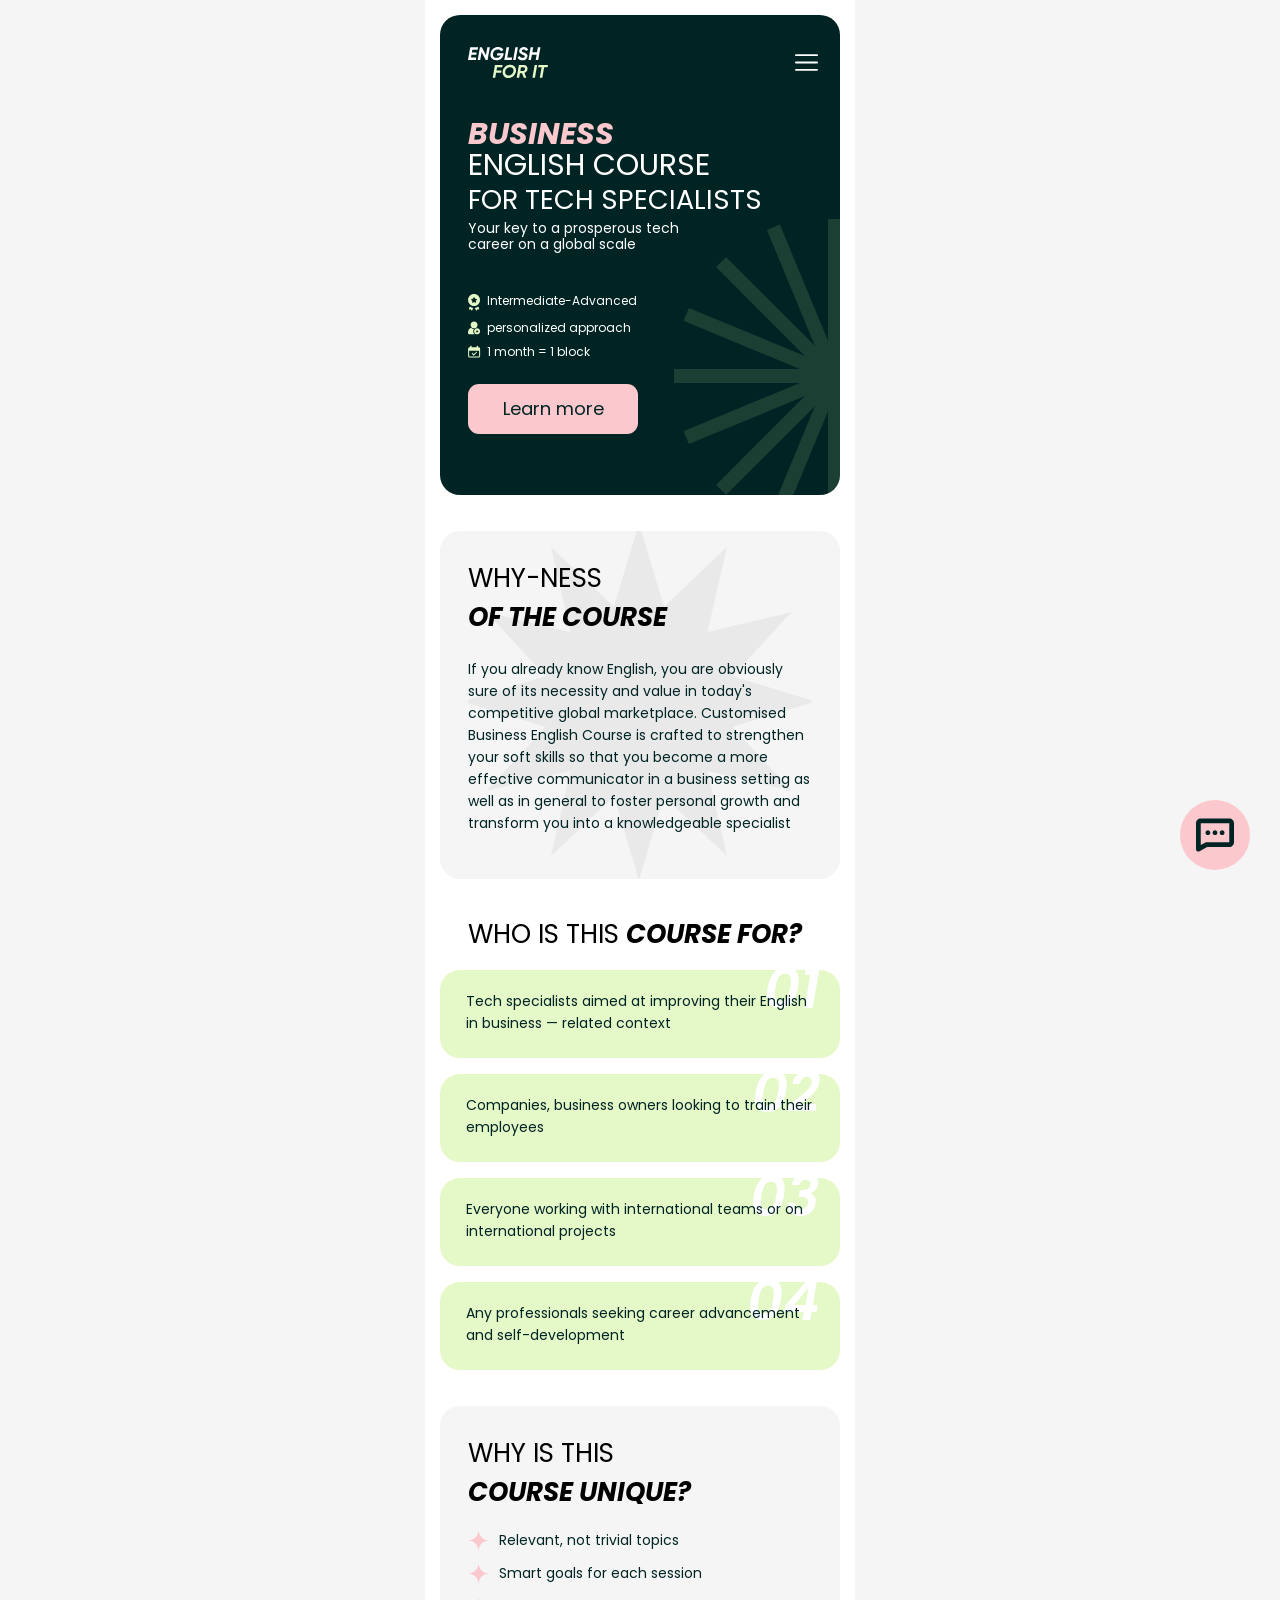
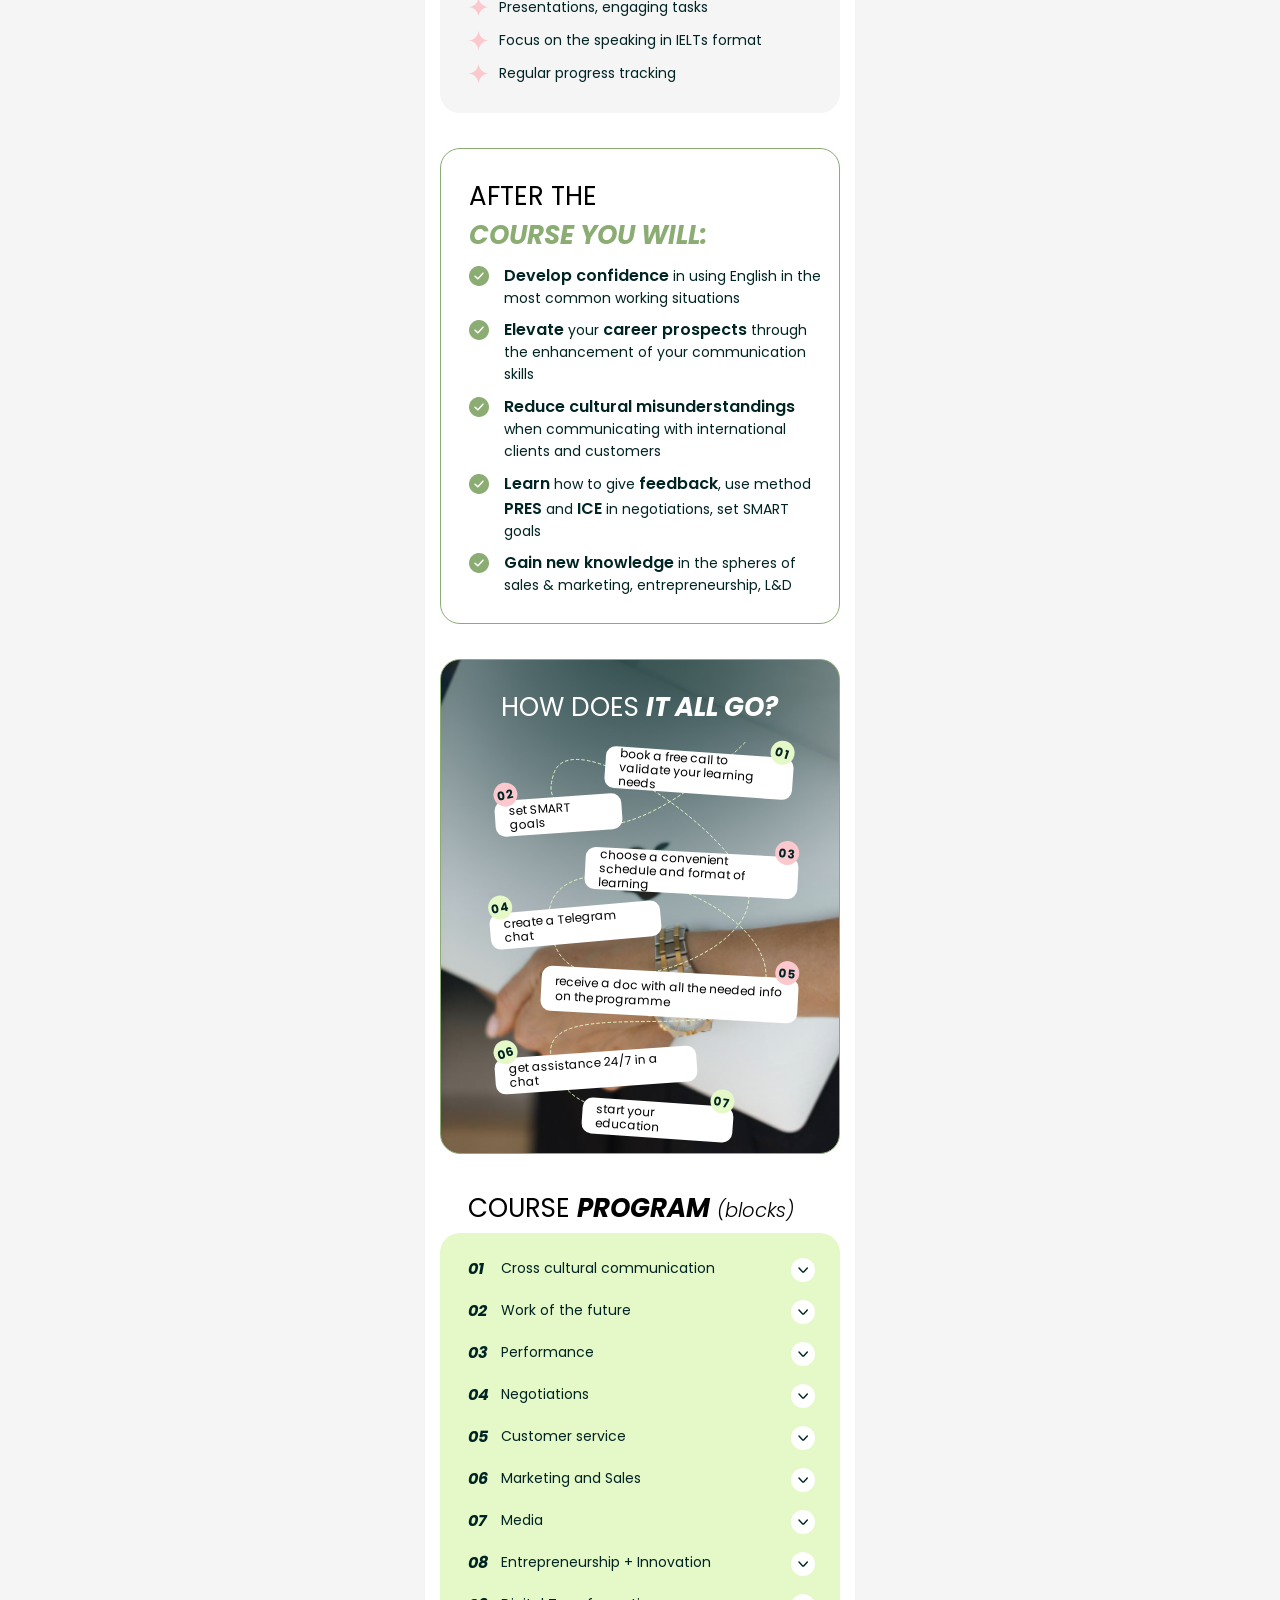
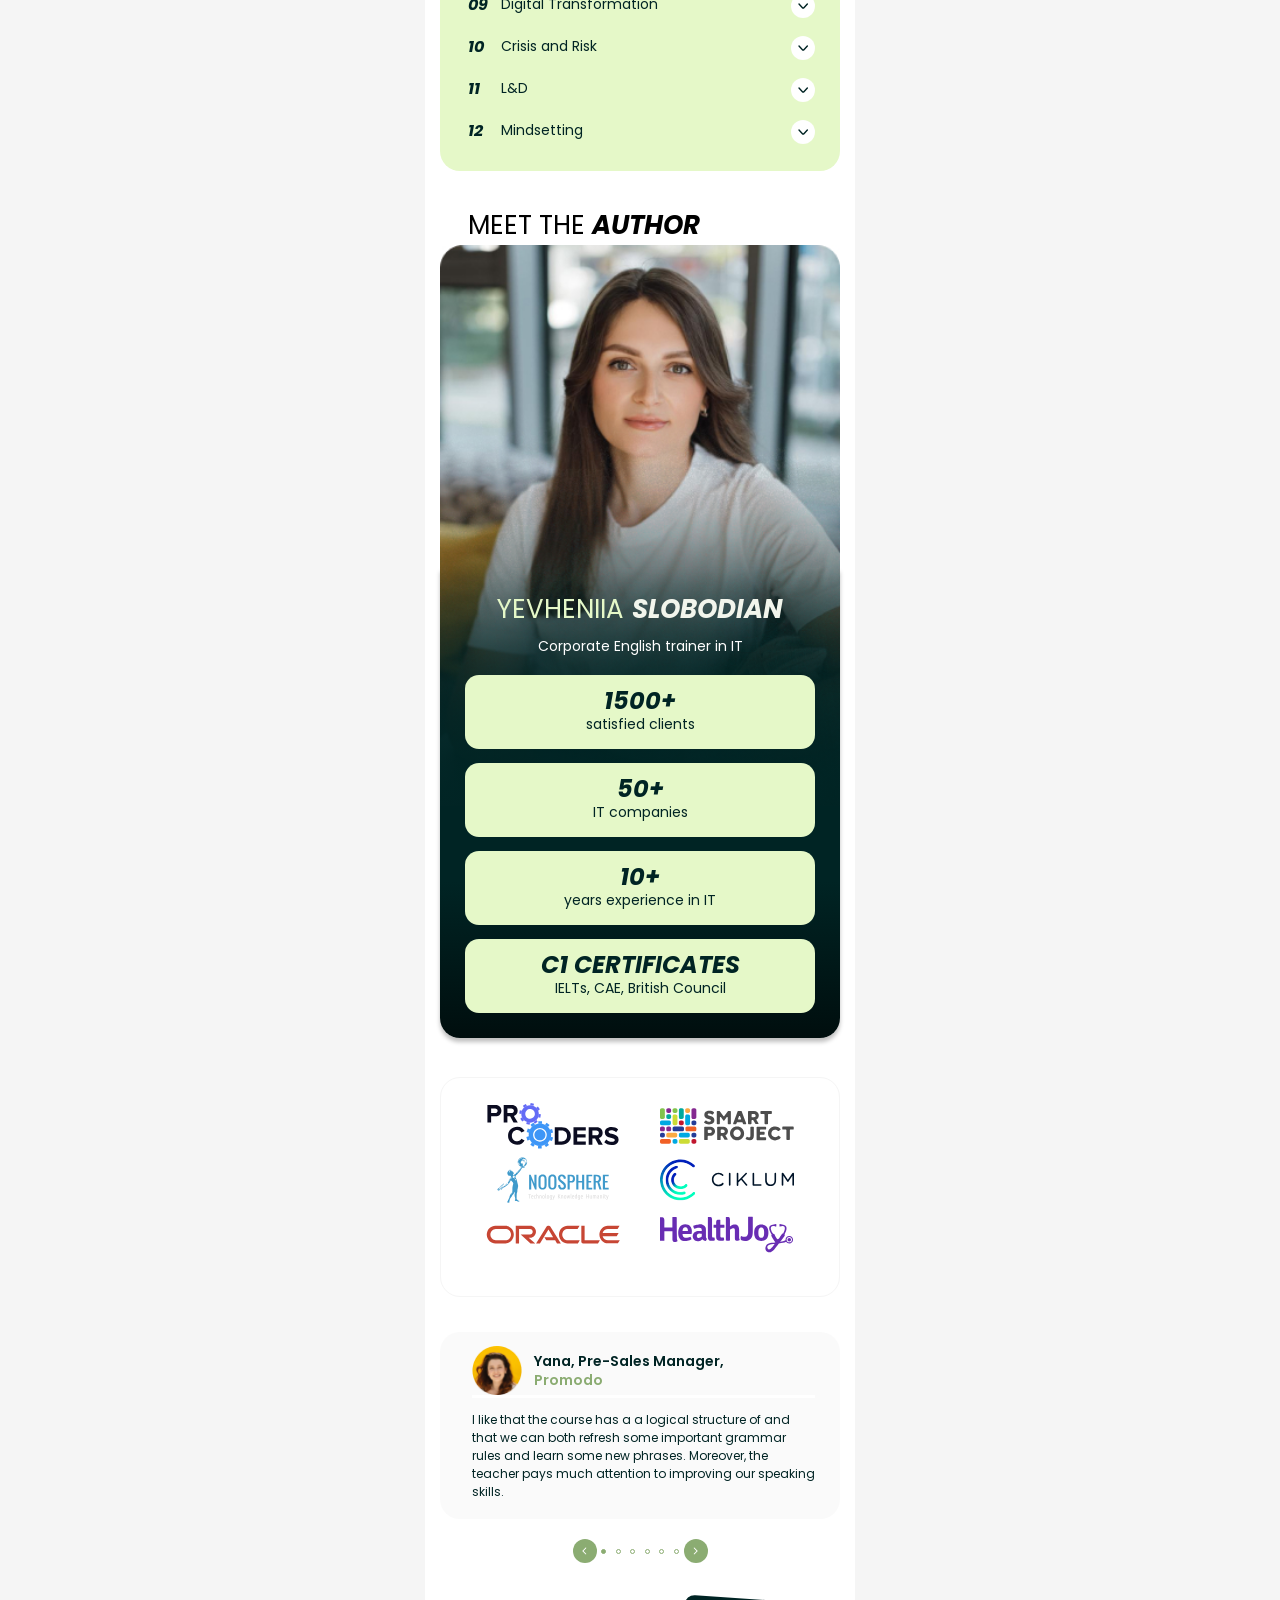
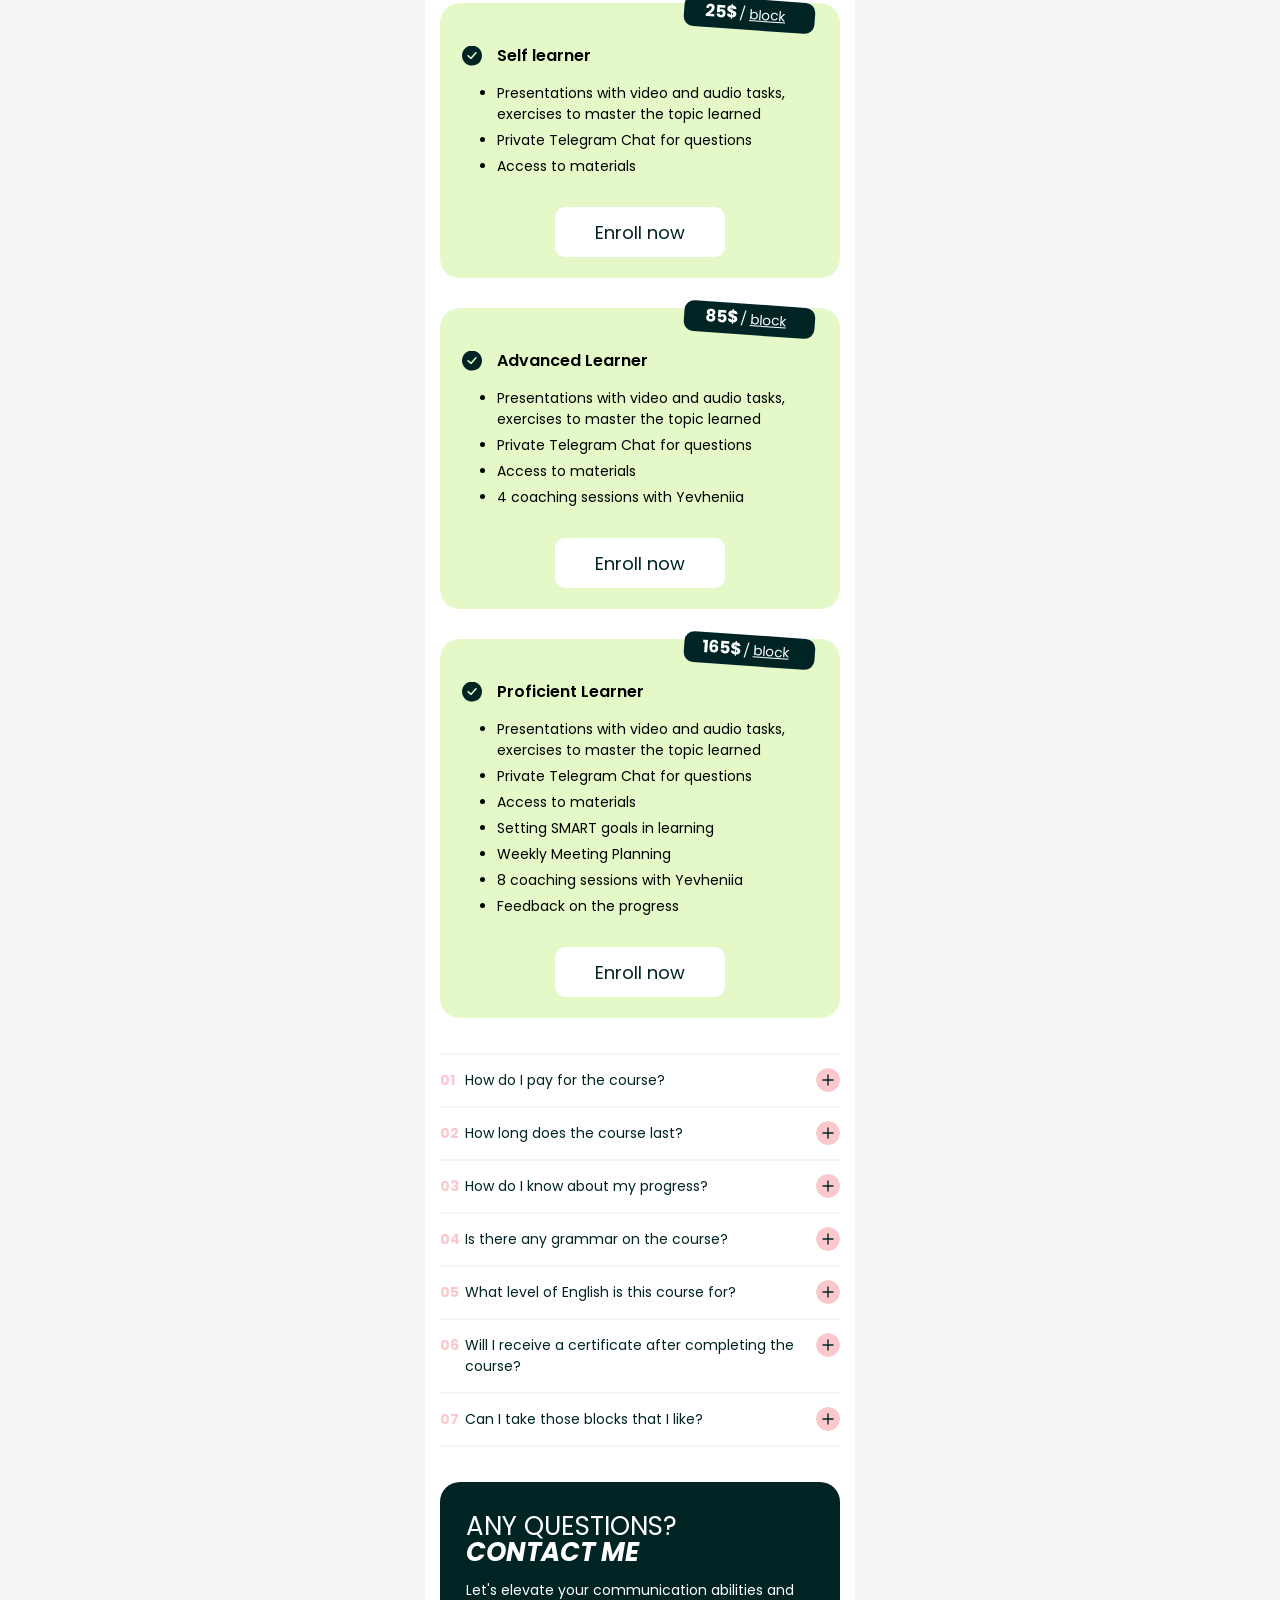
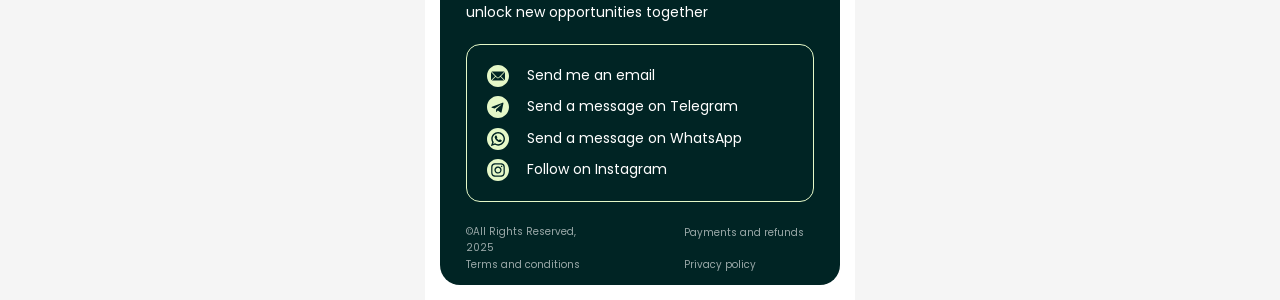
==== commit e5ea04e5: "added oferta and privacy policy" ====
--- a/index.html
+++ b/index.html
@@ -873,9 +873,9 @@
           <!-- * добавить ccылку на внешний документ или страницу с информацией о правилах оплаты и возврата -->
           <a href="payments_and_refunds.html" target="_blank" class="link_external">Payments and refunds</a>
           <!-- * добавить ccылку на внешний документ или страницу с информацией о Terms and conditions -->
-          <a href="javascript:void(0)" target="_blank" class="link_external">Terms and conditions</a>
+          <a href="oferta.html" target="_blank" class="link_external">Terms and conditions</a>
           <!-- * добавить ccылку на внешний документ или страницу с информацией о Privacy policy -->
-          <a href="javascript:void(0)" target="_blank" class="link_external">Privacy policy</a>
+          <a href="privacy_policy.html" target="_blank" class="link_external">Privacy policy</a>
         </div>
       </section>
     </div>
--- a/css/styles.css
+++ b/css/styles.css
@@ -1530,13 +1530,17 @@
   background-image: url(/icons/contacts/bg_light/whatsapp_icon_light.svg);
 }
 
-.footer a {
+/* .footer a {
   opacity: 0;
-}
-
-.footer a:nth-of-type(1) {
+} */
+
+/* .footer a:nth-of-type(1) {
   opacity: 1;
 }
+
+.footer a:nth-of-type(2) {
+  opacity: 1;
+} */
 
 .shrinked-img.light {
   background-color: var(--color-tile-primary) !important;
